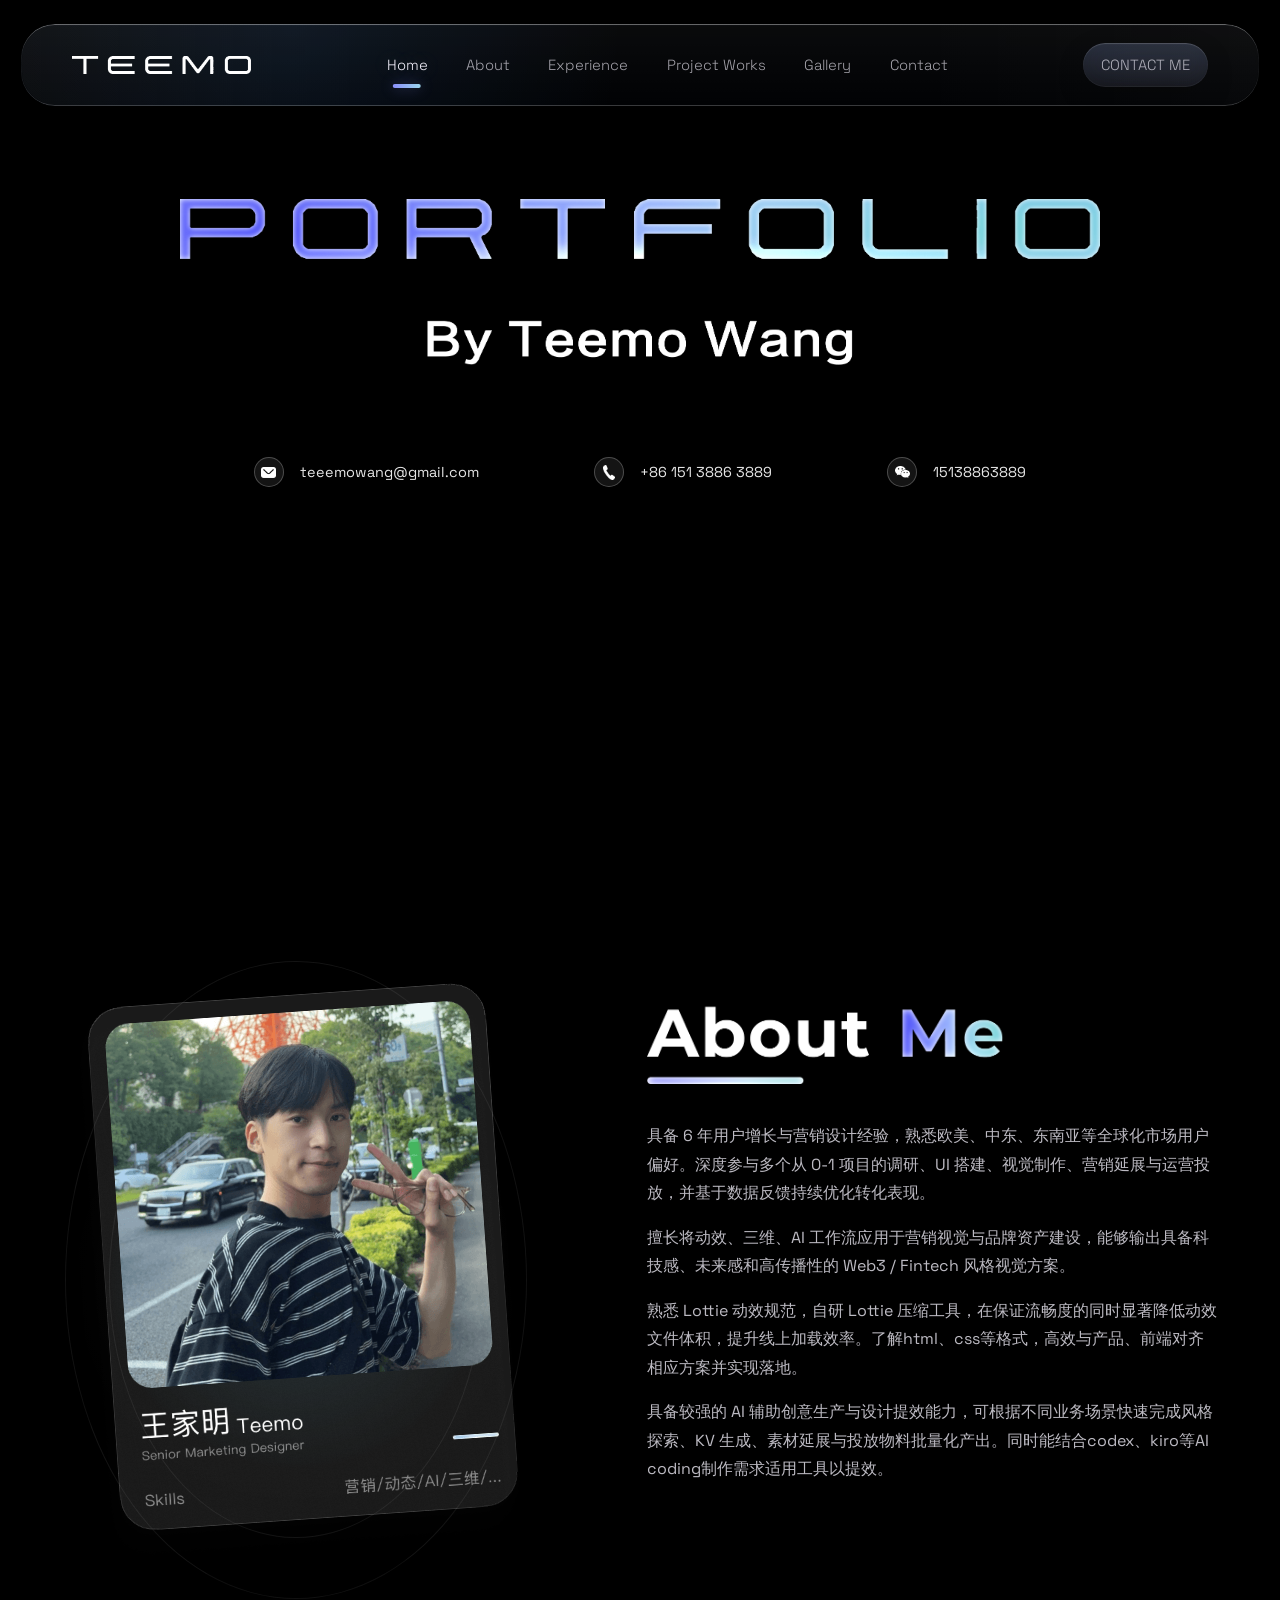
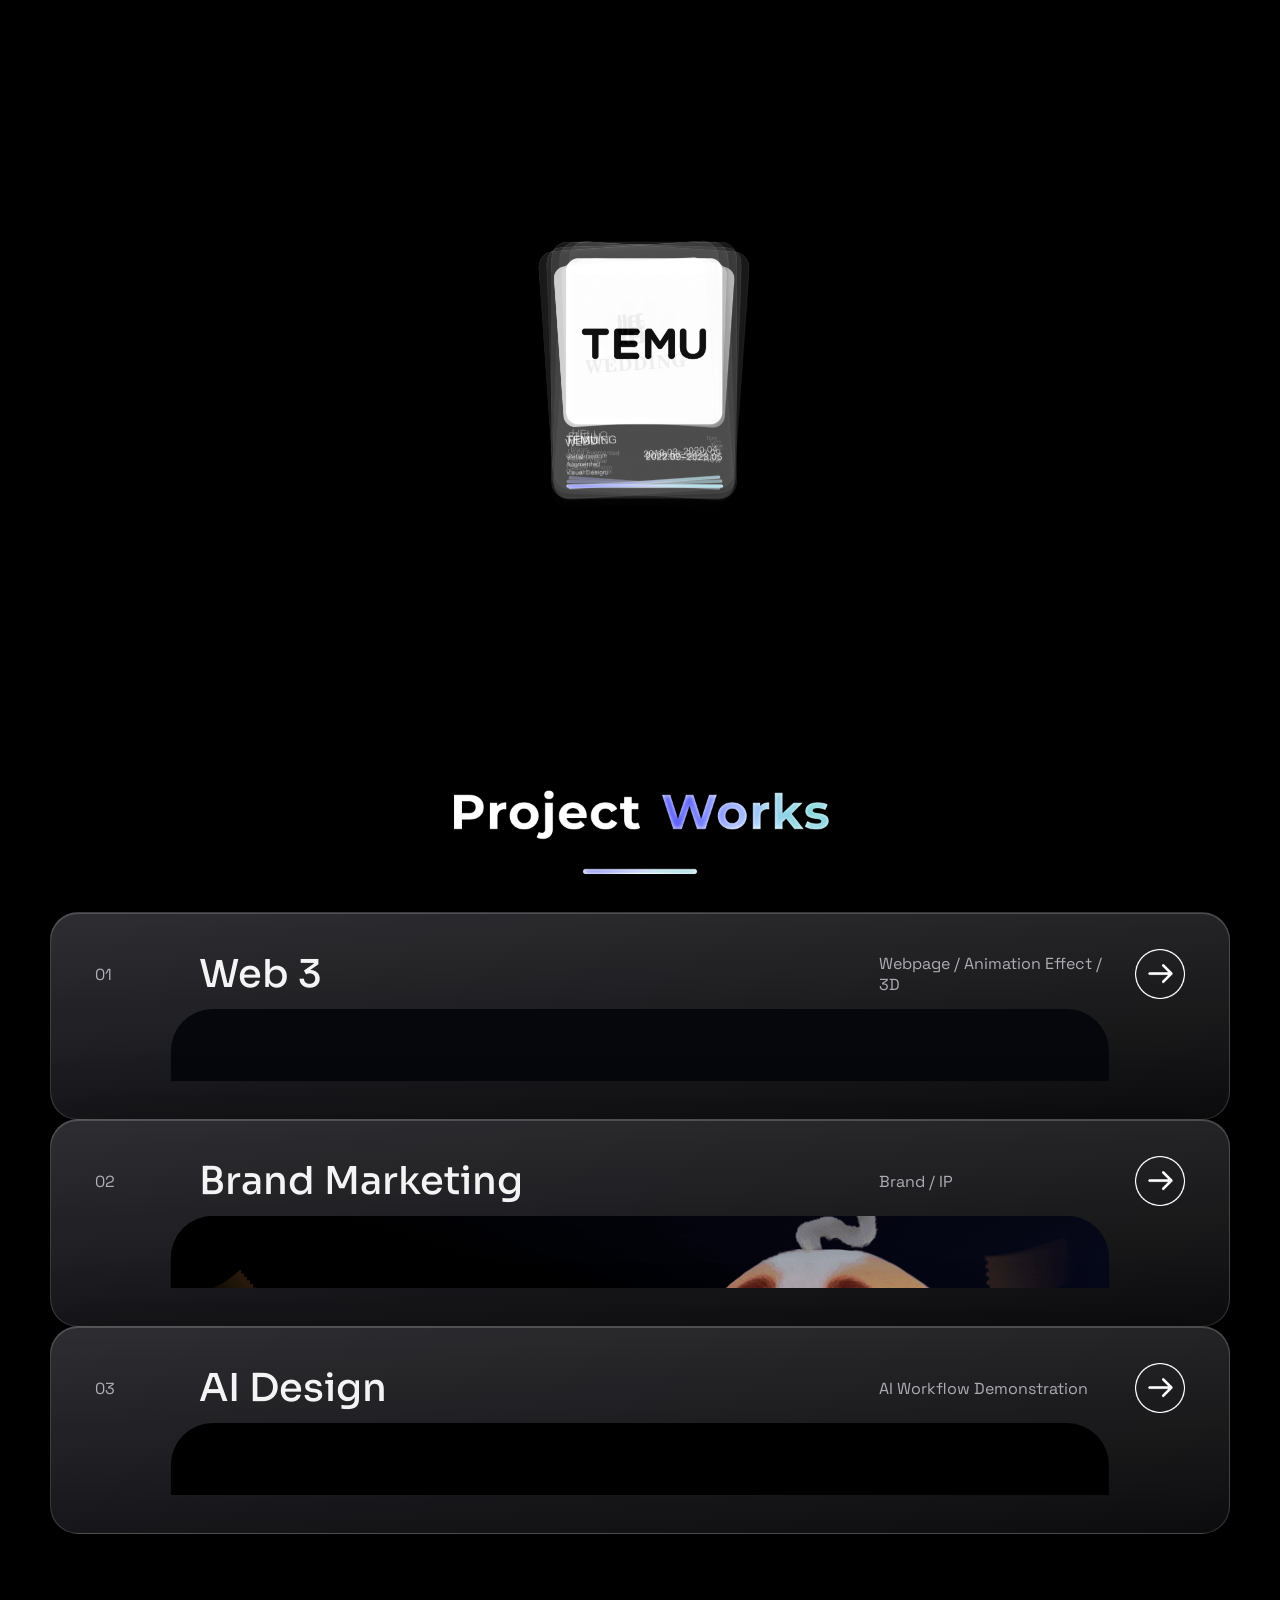
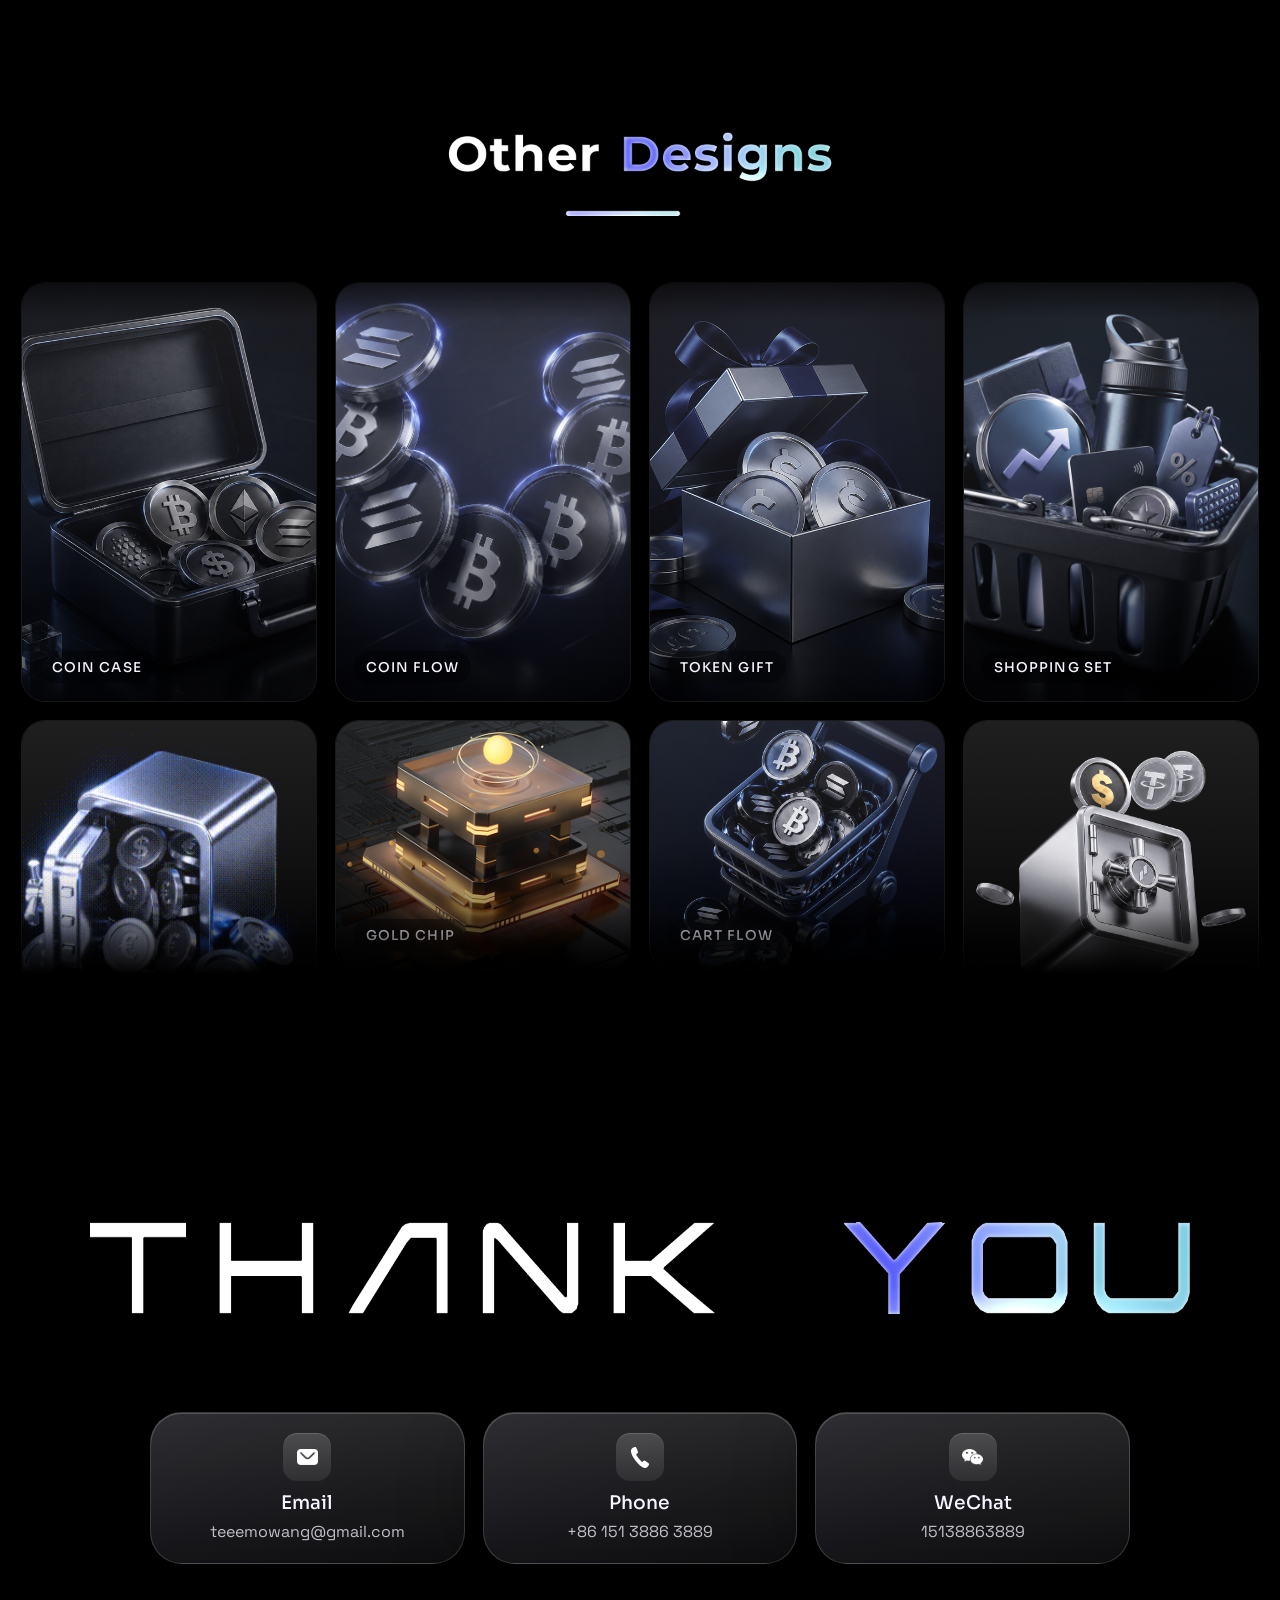
==== index.html @ d92f5d90 "Refine hero video background" ====
﻿<!DOCTYPE html>
<html lang="zh-CN">
  <head>
    <meta charset="UTF-8" />
    <meta name="viewport" content="width=device-width, initial-scale=1.0" />
    <title>Teemo Portfolio Demo</title>
    <meta
      name="description"
      content="Teemo Wang personal portfolio with selected projects, work experience and moving visual gallery."
    />
    <script>
      (() => {
        const params = new URLSearchParams(window.location.search);
        const hasReturnScroll = sessionStorage.getItem("teemo-detail-return-scroll") !== null;

        if (params.get("check") === "2" && hasReturnScroll) {
          document.documentElement.classList.add("is-restoring-detail-scroll");
          document.documentElement.style.scrollBehavior = "auto";
        }

        if ("scrollRestoration" in window.history) {
          window.history.scrollRestoration = "manual";
        }
      })();
    </script>
    <link rel="preconnect" href="https://fonts.googleapis.com" />
    <link rel="preconnect" href="https://fonts.gstatic.com" crossorigin />
    <link
      href="https://fonts.googleapis.com/css2?family=Space+Grotesk:wght@400;500;700&family=Sora:wght@400;600;700;800&display=swap"
      rel="stylesheet"
    />
    <link rel="stylesheet" href="./styles.css" />
  </head>
  <body>
    <div class="page-scanlight" aria-hidden="true">
      <span class="scanlight-beam scanlight-beam-a"></span>
      <span class="scanlight-beam scanlight-beam-b"></span>
    </div>
    <div class="ambient ambient-left"></div>
    <div class="ambient ambient-right"></div>
    <div class="ambient ambient-bottom"></div>

    <div class="page-shell">
      <header class="site-header">
        <a class="brand" href="#home" aria-label="Teemo home">
          <img src="./sucai/Logo.png" alt="TEEMO" />
        </a>
        <nav class="site-nav">
          <a href="#home">Home</a>
          <a href="#about">About</a>
          <a href="#experience">Experience</a>
          <a href="#work">Project Works</a>
          <a href="#gallery">Gallery</a>
          <a href="#contact">Contact</a>
        </nav>
        <a class="header-chip" href="#contact" data-wechat-trigger>CONTACT ME</a>
      </header>

      <main>
        <section class="hero reveal" id="home">
          <video class="hero-video is-active" autoplay muted playsinline preload="auto" aria-hidden="true" data-hero-loop-video>
            <source src="./sucai/hero-kv-bitcoin.mp4" type="video/mp4" />
          </video>
          <video class="hero-video" muted playsinline preload="auto" aria-hidden="true" data-hero-loop-video>
            <source src="./sucai/hero-kv-bitcoin.mp4" type="video/mp4" />
          </video>
          <div class="hero-mark">
            <p class="eyebrow">Portfolio 2026</p>
            <div class="hero-signature">
              <img class="hero-signature-image" src="./sucai/title.png" alt="Portfolio By Teemo Wang" />
            </div>
          </div>

          <div class="hero-copy">
            <p class="hero-kicker">UI / Visual / Growth Marketing Design</p>
            <h1>
              <span class="hero-title-main">Teemo</span>
              <span class="hero-title-sub">Visual Designer</span>
            </h1>
            <p class="hero-text">UI design, brand image, IP creation and launch visuals for growth-driven products.</p>
          </div>

          <div class="hero-contact glass-card">
            <div class="contact-pill">
              <span class="contact-icon" aria-hidden="true">
                <img src="./sucai/icon/E-mail.png" alt="" />
              </span>
              <strong>teeemowang@gmail.com</strong>
            </div>
            <div class="contact-pill">
              <span class="contact-icon" aria-hidden="true">
                <img src="./sucai/icon/tel.png" alt="" />
              </span>
              <strong>+86 151 3886 3889</strong>
            </div>
            <div class="contact-pill">
              <span class="contact-icon" aria-hidden="true">
                <img src="./sucai/icon/wechat.png" alt="" />
              </span>
              <strong>15138863889</strong>
            </div>
          </div>
        </section>

        <section class="about reveal" id="about">
          <div class="about-grid">
            <article class="about-photo-stage glass-card">
              <div class="photo-orbit photo-orbit-back"></div>
              <div class="photo-orbit photo-orbit-front"></div>
              <div class="profile-card profile-card-inline">
                <div class="profile-photo"></div>
              </div>
            </article>

            <article class="intro-card glass-card">
              <h3 class="about-title">
                <img class="about-title-image" src="./sucai/about me.png" alt="About Me" />
              </h3>
              <p>
                具备 6 年用户增长与营销设计经验，熟悉欧美、中东、东南亚等全球化市场用户偏好。深度参与多个从 0-1 项目的调研、UI 搭建、视觉制作、营销延展与运营投放，并基于数据反馈持续优化转化表现。
              </p>
              <p>
                擅长将动效、三维、AI 工作流应用于营销视觉与品牌资产建设，能够输出具备科技感、未来感和高传播性的 Web3 / Fintech 风格视觉方案。
              </p>
              <p>
                熟悉 Lottie 动效规范，自研 Lottie 压缩工具，在保证流畅度的同时显著降低动效文件体积，提升线上加载效率。了解html、css等格式，高效与产品、前端对齐相应方案并实现落地。
              </p>
              <p>
                具备较强的 AI 辅助创意生产与设计提效能力，可根据不同业务场景快速完成风格探索、KV 生成、素材延展与投放物料批量化产出。同时能结合codex、kiro等AI coding制作需求适用工具以提效。
              </p>
            </article>

          </div>
        </section>

        <section class="experience reveal" id="experience">
          <div class="experience-stage">
            <div class="experience-stack" aria-hidden="true">
              <article class="stack-card layer-a">
                <div class="stack-thumb"></div>
                <div class="stack-copy">
                  <strong>HELLO</strong>
                  <span>Visual Designer</span>
                </div>
                <div class="stack-meta">
                  <span>Timeline</span>
                  <strong>2025.11 - Now</strong>
                </div>
                <div class="stack-bars">
                  <i></i>
                  <i></i>
                </div>
              </article>
              <article class="stack-card layer-b">
                <div class="stack-thumb"></div>
                <div class="stack-copy">
                  <strong>WORK</strong>
                  <span>Brand / UI / Growth</span>
                </div>
                <div class="stack-meta">
                  <span>Status</span>
                  <strong>Expanded on View</strong>
                </div>
                <div class="stack-bars">
                  <i></i>
                  <i></i>
                </div>
              </article>
              <article class="stack-card layer-c">
                <div class="stack-thumb"></div>
                <div class="stack-copy">
                  <strong>CARDS</strong>
                  <span>Experience Preview</span>
                </div>
                <div class="stack-meta">
                  <span>Mode</span>
                  <strong>Floating Stack</strong>
                </div>
                <div class="stack-bars">
                  <i></i>
                  <i></i>
                </div>
              </article>
            </div>

            <div class="experience-grid">
              <article class="experience-card is-accent">
                <span class="experience-index">01</span>
                <h3>SHEIN</h3>
                <p>Campaign systems and launch visuals.</p>
              </article>
              <article class="experience-card">
                <span class="experience-index">02</span>
                <h3>Brand Studio</h3>
                <p>Identity, landing pages and visual packaging.</p>
              </article>
              <article class="experience-card">
                <span class="experience-index">03</span>
                <h3>Commercial Lab</h3>
                <p>Commercial content for conversion and retention.</p>
              </article>
              <article class="experience-card">
                <span class="experience-index">04</span>
                <h3>Visual System</h3>
                <p>Reusable campaign layouts and update systems.</p>
              </article>
              <article class="experience-card">
                <span class="experience-index">05</span>
                <h3>AI Design</h3>
                <p>Prompt-led concept exploration and image direction.</p>
              </article>
            </div>
          </div>
        </section>

        <section class="works reveal" id="work">
          <div class="section-headline section-headline-split section-headline-image">
            <div class="section-title">
              <p class="eyebrow">02 / Project Works</p>
              <h2>
                <img class="section-title-image" src="./sucai/project works.png" alt="Project Works" />
              </h2>
            </div>
          </div>

          <div class="work-list">
            <article class="work-item work-feature glass-card">
              <button class="work-row" type="button" aria-expanded="false">
                <span class="work-index">01</span>
                <span class="work-name">Web 3</span>
                <span class="work-type">Webpage / Animation Effect / 3D</span>
                <span class="work-arrow" aria-hidden="true"></span>
              </button>
              <div class="work-drawer">
                <div class="work-kv work-kv-carousel" data-kv-carousel aria-label="Web 3 key visual carousel">
                  <div class="work-kv-panel work-kv-panel-center work-kv-main work-kv-video" data-kv-panel data-detail-url="./work-detail.html?case=web3-kv1">
                    <video autoplay muted loop playsinline aria-label="Web 3 project key visual 1">
                      <source src="./sucai/video/KV1.mp4" type="video/mp4" />
                    </video>
                  </div>
                  <div class="work-kv-panel work-kv-panel-right work-kv-image" data-kv-panel data-detail-url="./work-detail.html?case=web3-kv2">
                    <img src="./sucai/video/KV2.png" alt="Web 3 project key visual 2" />
                  </div>
                  <div class="work-kv-panel work-kv-panel-left work-kv-image" data-kv-panel data-detail-url="./work-detail.html?case=web3-kv3">
                    <img src="./sucai/video/KV3.png" alt="Web 3 project key visual 3" />
                  </div>
                  <button class="work-kv-nav work-kv-prev" type="button" aria-label="Previous Web 3 key visual"></button>
                  <button class="work-kv-nav work-kv-next" type="button" aria-label="Next Web 3 key visual"></button>
                </div>
                <div class="work-detail">
                  <p>Built a Web3 launch page system with hero narrative, visual hierarchy, and modular sections for fast campaign iteration.</p>
                  <div class="work-tags">
                    <span>Landing Page</span>
                    <span>Product Visual</span>
                    <span>Growth Assets</span>
                  </div>
                </div>
              </div>
            </article>

            <article class="work-item work-feature glass-card">
              <button class="work-row" type="button" aria-expanded="false">
                <span class="work-index">02</span>
                <span class="work-name">Brand Marketing</span>
                <span class="work-type">Brand / IP</span>
                <span class="work-arrow" aria-hidden="true"></span>
              </button>
              <div class="work-drawer">
                <div class="work-kv work-kv-carousel" data-kv-carousel aria-label="Brand Marketing key visual carousel">
                  <div class="work-kv-panel work-kv-panel-center work-kv-main work-kv-image" data-kv-panel data-detail-url="./work-detail.html?case=brand-kv1">
                    <img src="./sucai/video/part2/KV1.png" alt="Brand Marketing key visual 1" />
                  </div>
                  <div class="work-kv-panel work-kv-panel-right work-kv-image" data-kv-panel data-detail-url="./work-detail.html?case=brand-kv2">
                    <img src="./sucai/video/part2/KV2.png" alt="Brand Marketing key visual 2" />
                  </div>
                  <button class="work-kv-nav work-kv-prev" type="button" aria-label="Previous Brand Marketing key visual"></button>
                  <button class="work-kv-nav work-kv-next" type="button" aria-label="Next Brand Marketing key visual"></button>
                </div>
                <div class="work-detail">
                  <p>Designed campaign pages and social visuals that translate brand tone into reusable commercial templates.</p>
                  <div class="work-tags">
                    <span>Brand System</span>
                    <span>Campaign Design</span>
                    <span>Social Visual</span>
                  </div>
                </div>
              </div>
            </article>

            <article class="work-item work-feature glass-card">
              <button class="work-row" type="button" aria-expanded="false">
                <span class="work-index">03</span>
                <span class="work-name">AI Design</span>
                <span class="work-type">AI Workflow Demonstration</span>
                <span class="work-arrow" aria-hidden="true"></span>
              </button>
              <div class="work-drawer">
                <div class="work-kv work-kv-carousel" data-kv-carousel aria-label="AI Design key visual carousel">
                  <div class="work-kv-panel work-kv-panel-center work-kv-main work-kv-video" data-kv-panel data-detail-url="./work-detail.html?case=ai-kv1">
                    <video autoplay muted loop playsinline preload="metadata" aria-label="AI Design key visual 1">
                      <source src="./sucai/video/Part3/KV1.mp4" type="video/mp4" />
                    </video>
                  </div>
                  <div class="work-kv-panel work-kv-panel-right work-kv-image" data-kv-panel data-detail-url="./work-detail.html?case=ai-kv2">
                    <img src="./sucai/video/Part3/KV2.png" alt="AI Design key visual 2" />
                  </div>
                  <div class="work-kv-panel work-kv-panel-left work-kv-image" data-kv-panel data-detail-url="./work-detail.html?case=ai-kv3">
                    <img src="./sucai/video/Part3/KV1.png" alt="AI Design key visual 3" />
                  </div>
                  <button class="work-kv-nav work-kv-prev" type="button" aria-label="Previous AI Design key visual"></button>
                  <button class="work-kv-nav work-kv-next" type="button" aria-label="Next AI Design key visual"></button>
                </div>
                <div class="work-detail">
                  <p>Explored AI-assisted concept design to speed up style exploration, mood validation and visual storytelling.</p>
                  <div class="work-tags">
                    <span>AI Concept</span>
                    <span>Prompt Design</span>
                    <span>Art Direction</span>
                  </div>
                </div>
              </div>
            </article>
          </div>
        </section>

        <section class="gallery reveal" id="gallery">
          <div class="section-headline section-headline-split section-headline-image">
            <div class="section-title">
              <p class="eyebrow">03 / Visual Exploration</p>
              <h2>
                <img class="section-title-image" src="./sucai/other Desings.png" alt="Other Designs" />
              </h2>
            </div>
          </div>

          <div class="gallery-mask">
            <div class="gallery-scrollboard">
              <div class="gallery-column gallery-column-a">
                <div class="gallery-stack">
                  <article class="masonry-card tall"><img src="./sucai/other/1ff8bd80-666b-4111-ab0a-14b9003dc02c.png" alt="Open metallic case filled with dark coins" /><span>COIN CASE</span></article>
                  <article class="masonry-card square"><img src="./sucai/other/2.gif" alt="Animated cube surrounded by blue crypto coins" /><span>BLUE CUBE</span></article>
                  <article class="masonry-card mid"><img src="./sucai/other/奖牌.png" alt="Silver trophy cup and coins on a glowing pedestal" /><span>MEDAL STAGE</span></article>
                </div>
                <div class="gallery-stack" aria-hidden="true">
                  <article class="masonry-card tall"><img src="./sucai/other/1ff8bd80-666b-4111-ab0a-14b9003dc02c.png" alt="" /><span>COIN CASE</span></article>
                  <article class="masonry-card square"><img src="./sucai/other/2.gif" alt="" /><span>BLUE CUBE</span></article>
                  <article class="masonry-card mid"><img src="./sucai/other/奖牌.png" alt="" /><span>MEDAL STAGE</span></article>
                </div>
              </div>

              <div class="gallery-column gallery-column-b">
                <div class="gallery-stack">
                  <article class="masonry-card tall"><img src="./sucai/other/image 3252.png" alt="Bitcoin and Solana coins flowing through a dark composition" /><span>COIN FLOW</span></article>
                  <article class="masonry-card mid"><img src="./sucai/other/3.png" alt="Gold chip glowing above stacked technology platforms" /><span>GOLD CHIP</span></article>
                  <article class="masonry-card tall"><img src="./sucai/other/青蛙改弹小提琴 (1) (1).png" alt="Over the Garden Wall style band scene with frogs and children" /><span>GARDEN WALL</span></article>
                </div>
                <div class="gallery-stack" aria-hidden="true">
                  <article class="masonry-card tall"><img src="./sucai/other/image 3252.png" alt="" /><span>COIN FLOW</span></article>
                  <article class="masonry-card mid"><img src="./sucai/other/3.png" alt="" /><span>GOLD CHIP</span></article>
                  <article class="masonry-card tall"><img src="./sucai/other/青蛙改弹小提琴 (1) (1).png" alt="" /><span>GARDEN WALL</span></article>
                </div>
              </div>

              <div class="gallery-column gallery-column-c">
                <div class="gallery-stack">
                  <article class="masonry-card tall"><img src="./sucai/other/image 3259.png" alt="Metal gift box filled with silver coins" /><span>TOKEN GIFT</span></article>
                  <article class="masonry-card mid"><img src="./sucai/other/购物车.png" alt="Shopping cart filled with dark crypto coins" /><span>CART FLOW</span></article>
                </div>
                <div class="gallery-stack" aria-hidden="true">
                  <article class="masonry-card tall"><img src="./sucai/other/image 3259.png" alt="" /><span>TOKEN GIFT</span></article>
                  <article class="masonry-card mid"><img src="./sucai/other/购物车.png" alt="" /><span>CART FLOW</span></article>
                </div>
              </div>

              <div class="gallery-column gallery-column-d">
                <div class="gallery-stack">
                  <article class="masonry-card tall"><img src="./sucai/other/shopping.png" alt="Shopping basket packed with metallic gift boxes and coins" /><span>SHOPPING SET</span></article>
                  <article class="masonry-card square"><img src="./sucai/other/保险箱视角4-仰视 (1).png" alt="Floating metallic safe surrounded by coins" /><span>VAULT SAFE</span></article>
                </div>
                <div class="gallery-stack" aria-hidden="true">
                  <article class="masonry-card tall"><img src="./sucai/other/shopping.png" alt="" /><span>SHOPPING SET</span></article>
                  <article class="masonry-card square"><img src="./sucai/other/保险箱视角4-仰视 (1).png" alt="" /><span>VAULT SAFE</span></article>
                </div>
              </div>
            </div>
          </div>
        </section>

        <section class="contact reveal" id="contact">
          <div class="contact-top">
            <p class="eyebrow">04 / Thank You</p>
            <h2 class="thank-title">
              <img class="thank-title-image" src="./sucai/Thank you.png" alt="Thank You" />
            </h2>
          </div>

          <div class="contact-grid">
            <article class="contact-tile glass-card">
              <span class="tile-icon" aria-hidden="true">
                <img src="./sucai/icon/E-mail.png" alt="" />
              </span>
              <h3>Email</h3>
              <p>teeemowang@gmail.com</p>
            </article>
            <article class="contact-tile glass-card">
              <span class="tile-icon" aria-hidden="true">
                <img src="./sucai/icon/tel.png" alt="" />
              </span>
              <h3>Phone</h3>
              <p>+86 151 3886 3889</p>
            </article>
            <article class="contact-tile glass-card" data-wechat-trigger>
              <span class="tile-icon" aria-hidden="true">
                <img src="./sucai/icon/wechat.png" alt="" />
              </span>
              <h3>WeChat</h3>
              <p>15138863889</p>
            </article>
          </div>
        </section>
      </main>
    </div>

    <script src="./script.js"></script>
  </body>
</html>
---- styles.css ----
﻿:root {
  --bg: #000;
  --surface: rgba(26, 26, 34, 0.28);
  --surface-strong: rgba(18, 18, 24, 0.46);
  --line: rgba(255, 255, 255, 0.16);
  --line-soft: rgba(255, 255, 255, 0.08);
  --text: #f7f4ff;
  --muted: rgba(247, 244, 255, 0.66);
  --accent: #d671ff;
  --accent-2: #48ceff;
  --accent-3: #ff8b4d;
  --shadow: 0 24px 80px rgba(0, 0, 0, 0.42);
  --glass-fill:
    linear-gradient(180deg, rgba(255, 255, 255, 0.12), rgba(255, 255, 255, 0.03)),
    linear-gradient(135deg, rgba(84, 84, 110, 0.2), rgba(16, 16, 22, 0.28));
  --glass-fill-strong:
    linear-gradient(180deg, rgba(255, 255, 255, 0.16), rgba(255, 255, 255, 0.04)),
    linear-gradient(135deg, rgba(96, 96, 128, 0.24), rgba(14, 14, 18, 0.34));
  --glass-highlight: inset 0 1px 0 rgba(255, 255, 255, 0.18);
}

* {
  box-sizing: border-box;
}

html {
  scroll-behavior: smooth;
}

html.is-restoring-detail-scroll {
  scroll-behavior: auto;
}

html.is-restoring-detail-scroll body {
  opacity: 0;
}

body {
  margin: 0;
  min-height: 100vh;
  overflow-x: hidden;
  font-family: "Space Grotesk", sans-serif;
  color: var(--text);
  background: #000;
}

body::before {
  display: none;
  content: none;
}

a {
  color: inherit;
  text-decoration: none;
}

button {
  font: inherit;
}

.ambient {
  display: none;
}

.page-scanlight {
  position: fixed;
  inset: 0;
  z-index: 2;
  overflow: hidden;
  pointer-events: none;
  mix-blend-mode: screen;
  opacity: 0.42;
  animation: scanlightLayerBreath 6.8s ease-in-out infinite;
  -webkit-mask-image: linear-gradient(180deg, #000 0%, #000 46%, rgba(0, 0, 0, 0.52) 72%, transparent 100%);
  mask-image: linear-gradient(180deg, #000 0%, #000 46%, rgba(0, 0, 0, 0.52) 72%, transparent 100%);
}

.page-scanlight::before,
.page-scanlight::after {
  display: none;
  content: none;
}

.scanlight-beam {
  position: absolute;
  top: 50%;
  left: 0;
  width: clamp(112px, 7.5vw, 160px);
  min-width: 0;
  height: 148vh;
  background:
    radial-gradient(ellipse at 50% 8%, rgba(105, 255, 215, 0.38), transparent 32%),
    radial-gradient(ellipse at 52% 42%, rgba(92, 150, 255, 0.44), transparent 38%),
    radial-gradient(ellipse at 48% 76%, rgba(99, 69, 247, 0.36), transparent 42%),
    linear-gradient(
      180deg,
      rgba(112, 255, 211, 0.03) 0%,
      rgba(72, 206, 255, 0.32) 26%,
      rgba(96, 136, 255, 0.42) 52%,
      rgba(99, 69, 247, 0.34) 78%,
      rgba(37, 67, 255, 0.02) 100%
    );
  background-size: 180% 180%;
  filter: blur(34px) saturate(1.14) brightness(1.04);
  box-shadow: 0 0 90px rgba(72, 206, 255, 0.14), 0 0 130px rgba(99, 69, 247, 0.12);
  opacity: 0.15;
  transform: translate(-45vw, -50%) rotate(15deg);
  animation:
    scanlightBeam 22s linear -7s infinite,
    scanlightPulse 5.4s ease-in-out infinite alternate;
  will-change: transform, opacity;
}

.scanlight-beam::before {
  position: absolute;
  inset: 0;
  background:
    linear-gradient(
      180deg,
      transparent 0%,
      rgba(255, 255, 255, 0.2) 18%,
      rgba(72, 206, 255, 0.42) 28%,
      rgba(99, 69, 247, 0.48) 42%,
      rgba(112, 255, 211, 0.34) 56%,
      transparent 74%,
      transparent 100%
    ),
    radial-gradient(ellipse at 50% 18%, rgba(255, 255, 255, 0.14), transparent 34%),
    linear-gradient(
      180deg,
      rgba(112, 255, 211, 0.14) 0%,
      rgba(72, 206, 255, 0.3) 34%,
      rgba(99, 69, 247, 0.34) 72%,
      rgba(37, 67, 255, 0.04) 100%
    );
  background-size: 100% 260%, 180% 220%, 180% 220%;
  background-position: 0 130%, 0% 18%, 0% 18%;
  content: "";
  mix-blend-mode: screen;
  opacity: 0.26;
  filter: blur(8px);
  animation:
    scanlightInnerRun 3.6s linear infinite,
    scanlightGradientFlow 5.6s ease-in-out infinite alternate;
}

.scanlight-beam-b {
  display: block;
  width: clamp(112px, 7.5vw, 160px);
  height: 148vh;
  animation-delay: -14s, -1.8s;
  opacity: 0.11;
}

.scanlight-beam-b::before {
  animation-delay: -1.8s, -3.2s;
  opacity: 0.2;
}

.ambient-left {
  top: -10vh;
  left: -8vw;
  background: linear-gradient(180deg, rgba(222, 210, 51, 0.42), rgba(222, 210, 51, 0) 82%);
  transform: rotate(16deg);
}

.ambient-right {
  top: -4vh;
  right: -6vw;
  background: linear-gradient(180deg, rgba(43, 212, 255, 0.54), rgba(43, 212, 255, 0) 84%);
  transform: rotate(12deg);
}

.ambient-bottom {
  top: 18vh;
  left: 26vw;
  background: linear-gradient(180deg, rgba(210, 93, 255, 0.38), rgba(255, 104, 54, 0) 86%);
  transform: rotate(10deg);
}

.page-shell {
  position: relative;
  z-index: 1;
  width: min(1440px, calc(100% - 42px));
  margin: 0 auto;
  padding: 0 0 110px;
}

.site-header {
  position: fixed;
  top: 24px;
  left: 50%;
  right: auto;
  z-index: 100;
  display: grid;
  grid-template-columns: auto 1fr auto;
  align-items: center;
  gap: 30px;
  margin: 0;
  width: calc(100% - 42px);
  min-height: 82px;
  padding: 0 clamp(28px, 4vw, 70px);
  border: 0;
  border-radius: 34px;
  background:
    radial-gradient(circle at 22% 0%, rgba(75, 156, 255, 0.11), transparent 34%),
    linear-gradient(180deg, rgba(255, 255, 255, 0.045), rgba(255, 255, 255, 0.008)),
    rgba(2, 4, 10, 0.38);
  background-blend-mode: screen, luminosity, normal;
  backdrop-filter: blur(48px) saturate(138%);
  -webkit-backdrop-filter: blur(48px) saturate(138%);
  box-shadow:
    0 24px 80px rgba(0, 0, 0, 0.32),
    inset 0 1px 1px rgba(255, 255, 255, 0.16),
    inset 0 -1px 1px rgba(255, 255, 255, 0.06);
  transform: translateX(-50%);
  overflow: hidden;
  isolation: isolate;
}

.site-header::before {
  content: "";
  position: absolute;
  inset: 0;
  z-index: 1;
  border-radius: inherit;
  padding: 1.4px;
  background: linear-gradient(
    180deg,
    rgba(255, 255, 255, 0.28) 0%,
    rgba(255, 255, 255, 0.09) 22%,
    rgba(255, 255, 255, 0.02) 48%,
    rgba(255, 255, 255, 0.08) 78%,
    rgba(255, 255, 255, 0.18) 100%
  );
  -webkit-mask:
    linear-gradient(#fff 0 0) content-box,
    linear-gradient(#fff 0 0);
  -webkit-mask-composite: xor;
  mask-composite: exclude;
  pointer-events: none;
}

.site-header::after {
  content: "";
  position: absolute;
  inset: 1px;
  z-index: 0;
  border-radius: inherit;
  background:
    linear-gradient(90deg, rgba(255, 255, 255, 0.035), transparent 28%, transparent 72%, rgba(255, 255, 255, 0.025)),
    rgba(0, 0, 0, 0.08);
  pointer-events: none;
}

.brand,
.site-nav,
.header-chip {
  position: relative;
  z-index: 2;
}

.brand {
  display: inline-flex;
  align-items: center;
}

.brand img {
  display: block;
  width: clamp(150px, 14vw, 230px);
  height: auto;
  filter: brightness(0) invert(1);
}

.site-nav {
  --nav-indicator-x: 0px;
  --nav-indicator-width: 34px;
  position: relative;
  display: flex;
  align-items: center;
  justify-content: center;
  gap: clamp(24px, 3vw, 54px);
}

.site-nav::after {
  position: absolute;
  bottom: -14px;
  left: 0;
  width: var(--nav-indicator-width);
  height: 4px;
  border-radius: 999px;
  background: linear-gradient(90deg, #8b8ffb 0%, #9ad5eb 100%);
  box-shadow: 0 0 14px rgba(139, 143, 251, 0.36);
  content: "";
  transform: translateX(var(--nav-indicator-x));
  transition:
    width 0.36s cubic-bezier(0.22, 1, 0.36, 1),
    transform 0.46s cubic-bezier(0.22, 1, 0.36, 1);
}

.site-nav a,
.header-chip {
  color: var(--muted);
  font-size: 0.92rem;
  font-weight: 300;
}

.site-nav a:hover,
.site-nav a.is-active,
.header-chip:hover {
  color: var(--text);
}

.site-nav a {
  position: relative;
  transition: color 0.24s ease;
}

.site-nav a::before {
  position: absolute;
  top: -24px;
  right: -10px;
  bottom: -18px;
  left: -10px;
  content: "";
}

.site-nav a.is-active {
  text-shadow: 0 0 18px rgba(154, 213, 235, 0.28);
}

.header-chip {
  display: inline-flex;
  align-items: center;
  min-height: 44px;
  padding: 0 18px;
  border: 0;
  border-radius: 999px;
  background:
    linear-gradient(180deg, rgba(148, 177, 255, 0.16), rgba(102, 110, 164, 0.07)),
    rgba(255, 255, 255, 0.035);
  box-shadow:
    inset 0 1px 1px rgba(255, 255, 255, 0.18),
    inset 0 -1px 1px rgba(255, 255, 255, 0.06),
    0 10px 28px rgba(0, 0, 0, 0.18);
  backdrop-filter: blur(14px) saturate(130%);
  -webkit-backdrop-filter: blur(14px) saturate(130%);
}

.hero,
.about,
.experience,
.works,
.gallery,
.contact {
  opacity: 0;
  transform: translateY(28px);
  transition: opacity 0.8s ease, transform 0.8s ease;
}

.reveal.is-visible {
  opacity: 1;
  transform: translateY(0);
}

.hero {
  position: relative;
  isolation: isolate;
  display: flex;
  flex-direction: column;
  justify-content: center;
  gap: 82px;
  min-height: 100vh;
  padding: 128px 0 92px;
  --hero-content-lift: -120px;
}

.hero::before {
  position: absolute;
  top: -28px;
  bottom: 0;
  left: 50%;
  z-index: -1;
  width: 100vw;
  background: #000;
  content: "";
  transform: translateX(-50%);
}

.hero-video {
  position: absolute;
  top: -28px;
  bottom: 0;
  left: 50%;
  z-index: -1;
  width: 100vw;
  height: calc(100% + 28px);
  object-fit: cover;
  object-position: center;
  opacity: 0;
  transform: translateX(-50%);
  transition: opacity 360ms linear;
  will-change: opacity;
}

.hero-video.is-active {
  opacity: 1;
}

.hero::after {
  position: absolute;
  top: -28px;
  bottom: -1px;
  left: 50%;
  z-index: -1;
  width: 100vw;
  background:
    linear-gradient(180deg, rgba(0, 0, 0, 0.08) 0%, rgba(0, 0, 0, 0.14) 54%, rgba(0, 0, 0, 0.62) 88%, #000 100%),
    linear-gradient(90deg, rgba(0, 0, 0, 0.2) 0%, transparent 24%, transparent 72%, rgba(0, 0, 0, 0.22) 100%);
  content: "";
  pointer-events: none;
  transform: translateX(-50%);
}

.hero-mark,
.hero-copy {
  position: relative;
  z-index: 3;
  width: 100%;
  max-width: 920px;
  margin: 0 auto;
  text-align: center;
}

.hero-mark {
  transform: translateY(calc(var(--hero-content-lift) - 10px));
}

.eyebrow {
  display: none;
  margin: 0 0 14px;
  color: #d699ff;
  font-size: 0.84rem;
  font-weight: 500;
  letter-spacing: 0.16em;
  text-transform: uppercase;
}

.hero-signature {
  display: grid;
  justify-items: center;
  width: 100%;
}

.hero-title-main,
.hero-title-sub,
.section-title h2,
.contact-top h2 {
  font-family: "Sora", sans-serif;
}

.hero-signature-image {
  display: block;
  width: min(74vw, 1180px);
  max-width: 100%;
  height: auto;
}

.hero-copy {
  display: none;
}

.hero-kicker {
  margin: 0 0 18px;
  color: rgba(255, 255, 255, 0.44);
  font-size: 0.92rem;
  letter-spacing: 0.16em;
  text-transform: uppercase;
}

.hero h1,
.section-title h2,
.contact-top h2 {
  margin: 0;
  line-height: 0.94;
  letter-spacing: -0.04em;
}

.hero h1 {
  display: grid;
  gap: 14px;
}

.hero-title-main {
  font-size: clamp(3.8rem, 8.5vw, 6.2rem);
  font-weight: 700;
  color: rgba(255, 255, 255, 0.96);
}

.hero-title-sub {
  font-size: clamp(1.32rem, 2.5vw, 2.1rem);
  font-weight: 400;
  letter-spacing: -0.03em;
  color: rgba(255, 255, 255, 0.9);
}

.hero-text,
.section-note,
.intro-card p,
.project-copy p,
.contact-top p,
.contact-tile p,
.experience-card p {
  color: rgba(247, 244, 255, 0.76);
  line-height: 1.78;
}

.hero-text {
  max-width: 36rem;
  margin: 24px auto 0;
  font-size: 0.9rem;
  line-height: 1.7;
}

.glass-card {
  border: 1px solid var(--line);
  background: var(--glass-fill);
  box-shadow: var(--shadow), var(--glass-highlight);
  backdrop-filter: blur(28px) saturate(130%);
  -webkit-backdrop-filter: blur(28px) saturate(130%);
}

.hero-contact {
  position: relative;
  z-index: 3;
  display: flex;
  justify-content: center;
  align-items: center;
  gap: clamp(44px, 9vw, 150px);
  max-width: 980px;
  margin: 0 auto;
  padding: 0;
  border: 0;
  border-radius: 0;
  background: transparent;
  box-shadow: none;
  backdrop-filter: none;
  -webkit-backdrop-filter: none;
  transform: translateY(var(--hero-content-lift));
}

.contact-pill {
  display: flex;
  align-items: center;
  gap: 16px;
  min-width: 0;
  padding: 0;
  border: 0;
  border-radius: 0;
  background: transparent;
  backdrop-filter: none;
  -webkit-backdrop-filter: none;
  box-shadow: none;
}

.contact-pill span {
  display: grid;
  place-items: center;
  width: 30px;
  height: 30px;
  border: 1px solid rgba(255, 255, 255, 0.24);
  border-radius: 999px;
  background: rgba(255, 255, 255, 0.08);
  color: rgba(255, 255, 255, 0.94);
  font-size: 0.78rem;
  letter-spacing: 0;
  text-transform: none;
}

.contact-pill span img {
  display: block;
  width: 15px;
  height: 15px;
  filter: brightness(0) invert(1);
  object-fit: contain;
}

.contact-pill strong {
  color: rgba(255, 255, 255, 0.9);
  font-size: clamp(0.9rem, 1.1vw, 1.05rem);
  font-weight: 400;
  white-space: nowrap;
}

.about,
.experience,
.works,
.gallery,
.contact {
  margin-top: 128px;
}

.about {
  margin-top: 0;
}

.experience {
  margin-top: 4px;
}

.works {
  padding-top: clamp(92px, 10vh, 150px);
}

.gallery {
  margin-top: clamp(190px, 18vh, 260px);
}

.experience-chip {
  display: flex;
  justify-content: center;
  margin: 34px 0 46px;
}

.experience-chip img {
  display: block;
  width: 258px;
  max-width: 80vw;
  height: auto;
  object-fit: contain;
}

.section-headline {
  display: flex;
  flex-direction: column;
  gap: 22px;
  margin-bottom: 38px;
}

.section-headline-split {
  display: grid;
  grid-template-columns: minmax(0, 1.2fr) minmax(280px, 0.8fr);
  align-items: end;
}

.section-headline-image {
  display: flex;
  align-items: center;
  justify-content: center;
  text-align: center;
}

.section-headline-image .section-title {
  display: grid;
  justify-items: center;
  width: 100%;
}

.section-headline-image h2 {
  display: grid;
  justify-items: center;
  width: 100%;
}

.section-title-image {
  display: block;
  width: auto;
  max-width: 100%;
  height: 92px;
}

.section-title h2,
.contact-top h2 {
  font-size: clamp(2.35rem, 4.2vw, 4rem);
  font-weight: 500;
  letter-spacing: -0.05em;
}

.section-note {
  margin: 0;
  max-width: 25rem;
  justify-self: end;
  font-size: 0.9rem;
  line-height: 1.7;
}

.about-grid {
  display: grid;
  grid-template-columns: minmax(320px, 0.84fr) minmax(0, 1fr);
  gap: 34px;
  align-items: center;
}

.about-photo-stage,
.intro-card,
.experience-stage,
.contact-tile,
.project-panel,
.contact-card {
  border-radius: 32px;
}

.about-photo-stage {
  position: relative;
  display: flex;
  align-items: center;
  justify-content: center;
  min-height: 760px;
  overflow: hidden;
  isolation: isolate;
  border: 0;
  background: transparent;
  box-shadow: none;
  backdrop-filter: none;
  -webkit-backdrop-filter: none;
}

.photo-orbit {
  position: absolute;
  border: 1px solid rgba(255, 255, 255, 0.08);
  border-radius: 50%;
  pointer-events: none;
  transition: transform 0.55s ease, opacity 0.55s ease;
}

.photo-orbit-back {
  width: 84%;
  height: 84%;
  background: radial-gradient(circle at 50% 50%, rgba(255, 255, 255, 0.05), transparent 58%);
  animation: slowFloat 6.8s ease-in-out infinite;
}

.photo-orbit-front {
  width: 68%;
  height: 68%;
  background: radial-gradient(circle at 50% 50%, rgba(72, 206, 255, 0.12), transparent 62%);
  animation: slowFloat 5.8s ease-in-out infinite reverse;
}

.about-photo-stage:hover .photo-orbit-back {
  transform: scale(1.08);
  opacity: 0.9;
}

.about-photo-stage:hover .photo-orbit-front {
  transform: scale(1.14);
  opacity: 0.9;
}

.profile-card {
  position: absolute;
  left: 50%;
  bottom: 0;
  display: grid;
  gap: 18px;
  width: min(320px, 74%);
  padding: 22px;
  border-radius: 32px;
  transform: translateX(-68%) rotate(-5deg);
}

.profile-card-inline {
  position: relative;
  left: auto;
  bottom: auto;
  width: min(520px, 78%);
  margin: 0 auto;
  padding: 0;
  transform: rotate(-4deg);
  animation: slowFloat 5.6s ease-in-out infinite;
  transition: transform 0.55s ease;
}

.about-photo-stage:hover .profile-card-inline {
  transform: rotate(-2deg) scale(1.04);
}

.profile-photo {
  aspect-ratio: 550 / 736;
  height: auto;
  border-radius: 26px;
  background: url("./sucai/personal.png") center / contain no-repeat;
  transition: transform 0.55s ease, filter 0.55s ease, box-shadow 0.55s ease;
  box-shadow: 0 26px 70px rgba(0, 0, 0, 0.38);
}

.about-photo-stage:hover .profile-photo {
  transform: scale(1.035);
  filter: saturate(1.05);
  box-shadow: 0 36px 110px rgba(0, 0, 0, 0.5);
}

.profile-copy {
  display: flex;
  justify-content: space-between;
  gap: 16px;
  align-items: end;
}

.profile-name,
.profile-role {
  margin: 0;
}

.profile-name {
  font-size: 1.16rem;
  font-weight: 500;
}

.profile-role {
  color: #77f0b5;
  font-size: 0.88rem;
}

.intro-card {
  position: relative;
  top: -30px;
  padding: 42px;
  border: 0;
  background: transparent;
  box-shadow: none;
  backdrop-filter: none;
  -webkit-backdrop-filter: none;
}

.intro-badge,
.project-kicker {
  display: inline-flex;
  align-items: center;
  min-height: 34px;
  padding: 0 14px;
  border-radius: 999px;
  background: rgba(214, 113, 255, 0.12);
  color: #efc9ff;
  font-size: 0.82rem;
  font-weight: 500;
  letter-spacing: 0.08em;
  text-transform: uppercase;
}

.intro-card h3,
.project-copy h3,
.contact-tile h3,
.experience-card h3 {
  margin: 14px 0 12px;
  font-family: "Sora", sans-serif;
  font-weight: 500;
}

.intro-card h3 {
  font-size: clamp(1.9rem, 3vw, 3rem);
  line-height: 0.98;
  letter-spacing: -0.05em;
}

.about-title {
  display: block;
  margin-bottom: 28px;
  transform: translateY(-22px);
}

.about-title-image {
  display: block;
  width: auto;
  max-width: 100%;
  height: 92px;
}

.intro-card h3 span,
.contact-top h2 span {
  background: linear-gradient(90deg, #ff85b2, #c16eff 56%, #4cd4ff);
  -webkit-background-clip: text;
  background-clip: text;
  color: transparent;
}

.contact-card {
  display: flex;
  flex-direction: column;
  gap: 18px;
  margin-top: 28px;
  padding: 0;
}

.contact-row {
  display: flex;
  align-items: center;
  justify-content: space-between;
  gap: 16px;
  padding-bottom: 14px;
  border-bottom: 1px solid rgba(255, 255, 255, 0.08);
}

.contact-row span {
  color: var(--muted);
}

.tag-row {
  display: flex;
  flex-wrap: wrap;
  gap: 10px;
  margin-top: 22px;
}

.tag-row span {
  padding: 10px 14px;
  border: 1px solid rgba(255, 255, 255, 0.08);
  border-radius: 999px;
  background: rgba(255, 255, 255, 0.04);
  color: rgba(255, 255, 255, 0.82);
  font-size: 0.88rem;
}

.about-stats {
  display: grid;
  grid-template-columns: repeat(3, minmax(0, 1fr));
  gap: 18px;
  margin-top: 30px;
}

.about-stats article {
  padding: 18px 14px;
  border: 1px solid rgba(255, 255, 255, 0.08);
  border-radius: 20px;
  background: rgba(255, 255, 255, 0.03);
}

.about-stats strong {
  display: block;
  margin-bottom: 8px;
  font-size: 1.58rem;
  font-weight: 500;
}

.about-stats span {
  color: var(--muted);
  font-size: 0.84rem;
}

.experience-stage {
  position: relative;
  margin-top: -22px;
  padding: 0;
  overflow: visible;
  min-height: clamp(430px, 43vw, 520px);
  background: transparent;
  border: 0;
  box-shadow: none;
  backdrop-filter: none;
  -webkit-backdrop-filter: none;
}

.experience-stack {
  display: none;
}

.stack-card {
  position: absolute;
  width: min(36vw, 470px);
  aspect-ratio: 0.9;
  padding: 28px 28px 24px;
  border-radius: 38px;
  background:
    linear-gradient(180deg, rgba(8, 8, 10, 0.04), rgba(8, 8, 10, 0.18)),
    url("./company-page-1.png") center / cover no-repeat;
  border: 1px solid rgba(255, 255, 255, 0.16);
  backdrop-filter: blur(26px) saturate(136%);
  -webkit-backdrop-filter: blur(26px) saturate(136%);
  box-shadow:
    0 28px 80px rgba(0, 0, 0, 0.34),
    inset 0 1px 0 rgba(255, 255, 255, 0.18),
    inset 0 -24px 60px rgba(255, 255, 255, 0.06);
}

.stack-thumb {
  display: none;
}

.stack-copy,
.stack-meta {
  position: absolute;
  left: 28px;
  right: 28px;
  display: flex;
  justify-content: space-between;
  align-items: end;
}

.stack-copy {
  bottom: 76px;
  align-items: start;
  flex-direction: column;
  gap: 6px;
}

.stack-copy strong,
.stack-meta strong {
  font-family: "Sora", sans-serif;
  font-weight: 500;
}

.stack-copy strong {
  font-size: 1.25rem;
  letter-spacing: -0.04em;
}

.stack-copy span,
.stack-meta span {
  color: rgba(255, 255, 255, 0.62);
  font-size: 0.8rem;
}

.stack-meta {
  bottom: 78px;
  left: auto;
  width: 42%;
  text-align: right;
  align-items: end;
  flex-direction: column;
  gap: 6px;
}

.stack-meta strong {
  font-size: 0.92rem;
}

.stack-bars {
  position: absolute;
  right: 28px;
  bottom: 24px;
  left: 28px;
  display: grid;
  gap: 10px;
}

.stack-bars i {
  display: block;
  height: 5px;
  border-radius: 999px;
  background: linear-gradient(90deg, rgba(255, 173, 187, 0.95), rgba(220, 154, 255, 0.92));
  box-shadow: 0 0 18px rgba(238, 180, 255, 0.34);
}

.stack-bars i:last-child {
  width: 82%;
}

.layer-a {
  transform: translate(-82px, 10px) rotate(-8deg) scale(0.96);
  opacity: 0.72;
}

.layer-b {
  transform: translate(18px, -14px) rotate(7deg) scale(0.98);
  opacity: 0.78;
}

.layer-c {
  transform: translate(-18px, -4px) rotate(-2deg);
  opacity: 0.98;
}

.experience-grid {
  position: relative;
  z-index: 1;
  min-height: clamp(430px, 43vw, 520px);
  opacity: 1;
  transform: translateY(clamp(70px, 7vh, 92px));
}

.experience-card {
  position: absolute;
  top: 50%;
  left: 50%;
  width: clamp(240px, 18.2vw, 340px);
  aspect-ratio: 1080 / 1245;
  min-height: 0;
  padding: 0;
  border: 0;
  border-radius: 0;
  background: transparent;
  backdrop-filter: none;
  -webkit-backdrop-filter: none;
  box-shadow: none;
  opacity: 0.94;
  --card-transform: translate(-50%, -50%) rotate(0deg);
  --card-tilt-x: 0deg;
  --card-tilt-y: 0deg;
  --card-shift-x: 0px;
  --card-shift-y: 0px;
  transform:
    var(--card-transform)
    perspective(900px)
    rotateX(var(--card-tilt-x))
    rotateY(var(--card-tilt-y))
    translate3d(var(--card-shift-x), var(--card-shift-y), 0);
  transform-style: preserve-3d;
  transition: transform 0.78s cubic-bezier(0.33, 1, 0.68, 1), opacity 0.4s ease, filter 0.4s ease;
  will-change: transform;
  cursor: pointer;
}

.experience-card > .experience-index,
.experience-card > h3,
.experience-card > p {
  display: none;
}

.experience-card::before {
  position: absolute;
  inset: 0;
  border-radius: 0;
  background-position: center top;
  background-repeat: no-repeat;
  background-size: contain;
  content: "";
  will-change: transform;
}

.experience-card:nth-child(1) {
  z-index: 5;
  --card-transform: translate(-53%, -47%) rotate(-4deg) scale(0.98);
}

.experience-card:nth-child(1)::before {
  background-image: url("./sucai/公司/1.png");
}

.experience-card:nth-child(2) {
  z-index: 4;
  --card-transform: translate(-51%, -47%) rotate(-2deg) scale(0.99);
}

.experience-card:nth-child(2)::before {
  background-image: url("./sucai/公司/2.png");
}

.experience-card:nth-child(3) {
  z-index: 7;
  --card-transform: translate(-50%, -47%) rotate(0deg) scale(1.01);
}

.experience-card:nth-child(3)::before {
  background-image: url("./sucai/公司/3.png");
}

.experience-card:nth-child(4) {
  z-index: 3;
  --card-transform: translate(-49%, -47%) rotate(2deg) scale(0.99);
}

.experience-card:nth-child(4)::before {
  background-image: url("./sucai/公司/4.png");
}

.experience-card:nth-child(5) {
  z-index: 2;
  --card-transform: translate(-47%, -47%) rotate(4deg) scale(0.98);
}

.experience-card:nth-child(5)::before {
  background-image: url("./sucai/公司/5.png");
}

.experience-card:nth-child(1)::before {
  animation: experienceBreathA 5.8s ease-in-out infinite;
}

.experience-card:nth-child(2)::before {
  animation: experienceBreathB 6.4s ease-in-out infinite;
}

.experience-card:nth-child(3)::before {
  animation: experienceBreathC 5.2s ease-in-out infinite;
}

.experience-card:nth-child(4)::before {
  animation: experienceBreathD 6.1s ease-in-out infinite;
}

.experience-card:nth-child(5)::before {
  animation: experienceBreathE 5.6s ease-in-out infinite;
}

.experience-stage.is-transitioning .experience-card::before {
  animation-play-state: paused;
}

.experience-stage.is-scattered .experience-card:nth-child(1) {
  --card-transform: translate(-210%, -50%) rotate(0deg);
}

.experience-stage.is-scattered .experience-card:nth-child(2) {
  --card-transform: translate(-130%, -50%) rotate(0deg);
}

.experience-stage.is-scattered .experience-card:nth-child(3) {
  --card-transform: translate(-50%, -50%) rotate(0deg);
}

.experience-stage.is-scattered .experience-card:nth-child(4) {
  --card-transform: translate(30%, -50%) rotate(0deg);
}

.experience-stage.is-scattered .experience-card:nth-child(5) {
  --card-transform: translate(110%, -50%) rotate(0deg);
}

.experience-stage.is-hovering .experience-card {
  opacity: 0.34;
  filter: saturate(0.7);
}

.experience-stage.is-hovering .experience-card.is-focused,
.experience-stage.is-scattered .experience-card:hover {
  z-index: 20;
  opacity: 1;
  filter: saturate(1.08) brightness(1.06);
  transition: transform 0.18s ease-out, opacity 0.4s ease, filter 0.4s ease;
}

.experience-card.is-focused::after {
  position: absolute;
  inset: -3%;
  content: "";
}

.experience-stage.is-scattered .experience-card.is-focused:nth-child(1),
.experience-stage.is-scattered .experience-card:hover:nth-child(1) {
  --card-transform: translate(-210%, -50%) rotate(0deg) scale(1.34);
}

.experience-stage.is-scattered .experience-card.is-focused:nth-child(2),
.experience-stage.is-scattered .experience-card:hover:nth-child(2) {
  --card-transform: translate(-130%, -50%) rotate(0deg) scale(1.34);
}

.experience-stage.is-scattered .experience-card.is-focused:nth-child(3),
.experience-stage.is-scattered .experience-card:hover:nth-child(3) {
  --card-transform: translate(-50%, -50%) rotate(0deg) scale(1.34);
}

.experience-stage.is-scattered .experience-card.is-focused:nth-child(4),
.experience-stage.is-scattered .experience-card:hover:nth-child(4) {
  --card-transform: translate(30%, -50%) rotate(0deg) scale(1.34);
}

.experience-stage.is-scattered .experience-card.is-focused:nth-child(5),
.experience-stage.is-scattered .experience-card:hover:nth-child(5) {
  --card-transform: translate(110%, -50%) rotate(0deg) scale(1.34);
}

.experience-card.is-accent {
  background: transparent;
}

.experience-card.is-modal-source {
  z-index: 40;
  opacity: 1;
  filter: saturate(1.08) brightness(1.08);
}

.company-detail-modal {
  position: fixed;
  inset: 0;
  z-index: 180;
  display: grid;
  place-items: center;
  padding: clamp(18px, 4vw, 56px);
  background: rgba(0, 0, 0, 0);
  opacity: 0;
  pointer-events: none;
  transition: opacity 220ms ease, background 220ms ease;
}

.company-detail-modal.is-open {
  background: rgba(0, 0, 0, 0.68);
  opacity: 1;
  pointer-events: auto;
}

.company-detail-modal img {
  display: block;
  width: auto;
  height: min(700px, 86vh);
  max-width: 92vw;
  object-fit: contain;
  filter: drop-shadow(0 34px 70px rgba(0, 0, 0, 0.62));
  opacity: 0;
  transform: scale(0.9);
  transition: transform 260ms cubic-bezier(0.33, 1, 0.68, 1), opacity 200ms ease;
  pointer-events: none;
}

.company-detail-modal.is-open img {
  opacity: 1;
  transform: scale(1);
}

.experience-index {
  color: rgba(255, 255, 255, 0.44);
  font-size: 1rem;
  letter-spacing: 0.08em;
}

.work-list {
  display: grid;
  align-content: start;
  gap: 0;
  max-width: 1180px;
  margin: 0 auto;
}

.work-item {
  position: relative;
  overflow: hidden;
  border-radius: 5px;
  padding: 0 24px;
  height: clamp(208px, 20vh, 240px);
  cursor: pointer;
  transition:
    height 0.72s cubic-bezier(0.22, 1, 0.36, 1),
    transform 0.64s cubic-bezier(0.22, 1, 0.36, 1),
    border-color 0.72s ease,
    box-shadow 0.78s ease,
    background 0.72s ease;
}

.work-item.is-active {
  cursor: default;
}

.work-item::before {
  position: absolute;
  inset: 0;
  z-index: 3;
  border-radius: inherit;
  padding: 1.4px;
  background:
    linear-gradient(
      110deg,
      transparent 0%,
      transparent 30%,
      rgba(139, 143, 251, 0.42) 43%,
      rgba(72, 206, 255, 0.4) 50%,
      rgba(154, 213, 235, 0.34) 57%,
      transparent 70%,
      transparent 100%
    );
  background-size: 240% 100%;
  content: "";
  opacity: 0;
  pointer-events: none;
  transition: opacity 0.72s ease;
  -webkit-mask:
    linear-gradient(#fff 0 0) content-box,
    linear-gradient(#fff 0 0);
  -webkit-mask-composite: xor;
  mask-composite: exclude;
}

.work-item:hover::before {
  opacity: 1;
  animation: workGlowSweep 3.8s linear infinite;
}

.work-list .work-item + .work-item {
  margin-top: -1px;
}

.work-feature {
  position: relative;
  padding: 0 clamp(24px, 3.4vw, 46px);
  border-radius: 28px;
}

.work-feature.is-active {
  height: 620px;
}

.work-row {
  display: grid;
  position: relative;
  z-index: 5;
  grid-template-columns: 80px minmax(0, 1fr) 230px 52px;
  align-items: center;
  gap: 24px;
  width: 100%;
  padding: clamp(34px, 4vh, 48px) 0 10px;
  border: 0;
  color: var(--text);
  text-align: left;
  background: transparent;
  cursor: pointer;
}

.work-row:focus {
  outline: none;
}

.work-row:focus-visible {
  border-radius: 22px;
  outline: 1px solid rgba(72, 206, 255, 0.72);
  outline-offset: 6px;
}

.work-item:hover,
.work-item.is-active {
  color: #fff;
}

.work-item:hover {
  z-index: 4;
  border-color: rgba(154, 213, 235, 0.2);
  background: var(--glass-fill-strong);
  box-shadow:
    0 0 0 1px rgba(154, 213, 235, 0.14),
    0 0 10px rgba(154, 213, 235, 0.1),
    0 0 24px rgba(139, 143, 251, 0.1),
    0 0 42px rgba(72, 206, 255, 0.06),
    0 20px 58px rgba(99, 69, 247, 0.08),
    var(--glass-highlight);
  transform: translateY(-2px);
}

.work-index,
.work-type,
.work-years {
  color: var(--muted);
}

.work-index,
.work-name,
.work-type,
.work-arrow {
  position: relative;
  z-index: 1;
}

.work-name,
.work-arrow {
  transition:
    transform 0.42s cubic-bezier(0.22, 1, 0.36, 1),
    opacity 0.32s ease;
}

.work-name {
  font-family: "Sora", sans-serif;
  color: rgba(255, 255, 255, 0.95);
  font-size: clamp(1.9rem, 3vw, 3rem);
  font-weight: 500;
}

.work-arrow {
  position: relative;
  display: block;
  justify-self: end;
  width: 50px;
  height: 50px;
  background: url("./sucai/icon/close.png") center / contain no-repeat;
  filter: brightness(0) invert(1);
  opacity: 1;
  pointer-events: none;
  transition:
    background-image 0.24s ease,
    transform 0.42s cubic-bezier(0.22, 1, 0.36, 1);
}

.work-item.is-active .work-name,
.work-item:hover .work-name {
  transform: none;
}

.work-item.is-active .work-arrow {
  background-image: url("./sucai/icon/open.png");
  filter: brightness(0) invert(1);
  transform: none;
}

.work-kv {
  position: relative;
  z-index: 1;
  display: grid;
  place-items: start center;
  height: 72px;
  min-height: 72px;
  margin: 0;
  overflow: hidden;
  transition:
    min-height 0.72s cubic-bezier(0.22, 1, 0.36, 1),
    height 0.72s cubic-bezier(0.22, 1, 0.36, 1),
    margin 0.72s cubic-bezier(0.22, 1, 0.36, 1),
    transform 0.72s cubic-bezier(0.22, 1, 0.36, 1);
}

.work-kv-carousel {
  overflow: visible;
  cursor: pointer;
}

.work-kv-nav {
  position: absolute;
  top: 36%;
  z-index: 8;
  display: grid;
  place-items: center;
  width: clamp(72px, 7.4vw, 118px);
  height: clamp(82px, 18%, 118px);
  padding: 0;
  border: 0;
  background: transparent;
  color: #fff;
  cursor: pointer;
  opacity: 0;
  pointer-events: none;
  transform: translateY(-50%);
  transition: opacity 0.28s ease;
}

.work-item.is-active .work-kv-nav {
  opacity: 0.86;
  pointer-events: auto;
}

.work-item.is-active .work-kv-nav:hover {
  opacity: 1;
}

.work-kv-prev {
  left: clamp(-34px, -2.2vw, -22px);
}

.work-kv-next {
  right: clamp(-34px, -2.2vw, -22px);
}

.work-kv-nav::before {
  display: none;
  content: none;
  transition: border-color 0.24s ease, background 0.24s ease, box-shadow 0.24s ease;
}

.work-kv-nav::after {
  position: absolute;
  width: 14px;
  height: 14px;
  border-top: 2px solid rgba(255, 255, 255, 0.72);
  border-right: 2px solid rgba(255, 255, 255, 0.72);
  content: "";
  transition: border-color 0.24s ease;
}

.work-kv-prev::after {
  transform: translateX(3px) rotate(-135deg);
}

.work-kv-next::after {
  transform: translateX(-3px) rotate(45deg);
}

.work-kv-nav:hover::before {
  border-color: transparent;
  background: transparent;
  box-shadow: none;
}

.work-kv-nav:hover::after {
  border-color: #fff;
}

.work-item:not(.is-active) .work-kv-carousel {
  overflow: hidden;
}

.work-item:not(.is-active) .work-kv {
  min-height: 72px;
  height: 72px;
  margin: 0;
  place-items: start center;
  pointer-events: none;
  transform: none;
}

.work-item.is-active .work-kv {
  height: clamp(380px, 42vw, 590px);
  min-height: clamp(380px, 42vw, 590px);
  margin: 4px 0 clamp(28px, 3vw, 44px);
  transform: translateY(0);
}

.work-kv-back {
  border-radius: 26px;
}

.work-kv-main {
  position: relative;
  z-index: 2;
  width: min(86%, 1020px);
  aspect-ratio: 2.1 / 1;
  overflow: hidden;
  border-radius: 42px;
  background: #000;
  box-shadow: none;
  transform-origin: top center;
  transition:
    width 0.72s cubic-bezier(0.22, 1, 0.36, 1),
    transform 0.72s cubic-bezier(0.22, 1, 0.36, 1);
}

.work-kv-panel {
  position: absolute;
  top: 0;
  left: 50%;
  width: min(86%, 1020px);
  aspect-ratio: 2.1 / 1;
  overflow: hidden;
  border-radius: 42px;
  background: #05070d;
  cursor: pointer;
  opacity: 0;
  filter: brightness(0.72) saturate(0.86);
  transform: translateX(-50%) translateY(54px) scale(0.74);
  transform-origin: top center;
  transition:
    opacity 0.62s cubic-bezier(0.22, 1, 0.36, 1),
    transform 0.72s cubic-bezier(0.22, 1, 0.36, 1),
    filter 0.62s ease;
}

.work-kv-panel-center {
  z-index: 3;
  opacity: 1;
  filter: none;
  transform: translateX(-50%) scale(1);
}

.work-kv-panel-left,
.work-kv-panel-right {
  z-index: 1;
  opacity: 0;
  filter: brightness(0.72) saturate(0.86);
}

.work-kv-panel-left {
  transform: translateX(-76%) translateY(42px) scale(0.84);
}

.work-kv-panel-right {
  transform: translateX(-24%) translateY(42px) scale(0.84);
}

.work-item.is-active .work-kv-panel-left,
.work-item.is-active .work-kv-panel-right {
  opacity: 0.2;
}

.work-kv-panel-hidden {
  z-index: 0;
  opacity: 0;
  pointer-events: none;
  transform: translateX(-50%) translateY(54px) scale(0.74);
}

.work-kv-panel::before,
.work-kv-panel::after {
  position: absolute;
  right: 0;
  left: 0;
  z-index: 4;
  content: "";
  pointer-events: none;
}

.work-kv-panel::before {
  display: none;
  content: none;
}

.work-kv-panel::after {
  bottom: -2px;
  display: block;
  height: calc(clamp(84px, 17%, 138px) + 2px);
  border-bottom-right-radius: inherit;
  border-bottom-left-radius: inherit;
  background: linear-gradient(180deg, rgba(0, 0, 0, 0) 0%, rgba(0, 0, 0, 0.54) 56%, rgba(0, 0, 0, 0.92) 100%);
  opacity: 0;
  transition: opacity 0.42s ease;
}

.work-kv-panel-center:hover::after {
  opacity: 1;
}

.work-kv-panel-center::before {
  position: absolute;
  right: clamp(34px, 4vw, 64px);
  bottom: clamp(18px, 2.4vw, 34px);
  z-index: 5;
  display: inline-flex;
  align-items: center;
  justify-content: flex-end;
  gap: 12px;
  color: #fff;
  font-family: "Sora", sans-serif;
  font-size: clamp(0.9rem, 1.1vw, 1.08rem);
  font-weight: 500;
  letter-spacing: 0;
  content: "View more  \2192";
  opacity: 0;
  pointer-events: none;
  transform: translateY(10px);
  transition: opacity 0.34s ease, transform 0.42s cubic-bezier(0.22, 1, 0.36, 1);
}

.work-kv-panel-center:hover::before {
  opacity: 1;
  transform: translateY(0);
}

.work-item:not(.is-active) .work-kv-main {
  width: min(86%, 1020px);
  opacity: 1;
  transform: translateY(0) scale(1);
  box-shadow: none;
}

.work-item:not(.is-active) .work-kv-panel-center {
  transform: translateX(-50%) scale(1);
}

.work-item:not(.is-active) .work-browser {
  opacity: 0.62;
}

.work-item:not(.is-active) .work-preview {
  opacity: 0;
}

.work-browser,
.work-preview {
  transition:
    opacity 0.32s ease,
    transform 0.72s cubic-bezier(0.22, 1, 0.36, 1);
}

.work-item:not(.is-active) .work-preview {
  transform: translateY(22px);
}

.work-item.is-active .work-preview {
  opacity: 1;
  transform: translateY(0);
  transition-delay: 0.16s;
}

.work-item.is-active .work-kv-main {
  background: #000;
}

.work-kv-video {
  background: #05070d;
}

.work-kv-video video,
.work-kv-image img {
  display: block;
  width: calc(100% + 2px);
  height: calc(100% + 2px);
  object-fit: cover;
  transform: translate(-1px, -1px);
}

.work-kv-back {
  display: none;
  position: absolute;
  top: 50%;
  width: min(42%, 520px);
  aspect-ratio: 2.1 / 1;
  background:
    linear-gradient(180deg, rgba(105, 243, 255, 0.12), rgba(45, 124, 255, 0.04)),
    rgba(8, 14, 24, 0.82);
  opacity: 0;
  transform: translateY(-42%) scale(0.96);
  transition:
    opacity 0.36s ease,
    transform 0.72s cubic-bezier(0.22, 1, 0.36, 1);
}

.work-item.is-active .work-kv-back {
  opacity: 0;
  transform: translateY(-42%) scale(1);
  transition-delay: 0.18s;
}

.work-feature:nth-child(2) .work-kv-main {
  background: #000;
}

.work-feature:nth-child(3) .work-kv-main {
  background: #000;
}

.work-browser {
  position: absolute;
  top: 24px;
  left: 28px;
  z-index: 2;
  display: flex;
  gap: 8px;
}

.work-browser span {
  width: 10px;
  height: 10px;
  border-radius: 999px;
  background: rgba(255, 255, 255, 0.68);
}

.work-preview {
  position: absolute;
  inset: 58px 34px 34px;
  display: flex;
  flex-direction: column;
  justify-content: flex-end;
  padding: clamp(22px, 3vw, 42px);
  border: 1px solid rgba(255, 255, 255, 0.18);
  border-radius: 22px;
  overflow: hidden;
  background:
    radial-gradient(circle at 76% 18%, rgba(255, 255, 255, 0.42), transparent 11%),
    rgba(255, 255, 255, 0.1);
  box-shadow: inset 0 1px 0 rgba(255, 255, 255, 0.18);
}

.work-preview::before,
.work-preview::after {
  position: absolute;
  content: "";
  pointer-events: none;
}

.work-preview::before {
  top: 24%;
  right: 10%;
  width: 34%;
  aspect-ratio: 1;
  border: 1px solid rgba(255, 255, 255, 0.34);
  border-radius: 50%;
}

.work-preview::after {
  right: 10%;
  bottom: 18%;
  width: 54%;
  height: 12px;
  border-radius: 999px;
  background: rgba(255, 255, 255, 0.36);
  box-shadow: 0 22px 0 rgba(255, 255, 255, 0.18), 0 44px 0 rgba(255, 255, 255, 0.1);
}

.work-preview p,
.work-preview strong {
  position: relative;
  z-index: 1;
  max-width: 56%;
  margin: 0;
}

.work-preview p {
  margin-bottom: 12px;
  color: rgba(255, 255, 255, 0.7);
  font-size: 0.78rem;
  letter-spacing: 0.16em;
  text-transform: uppercase;
}

.work-preview strong {
  font-family: "Sora", sans-serif;
  font-size: clamp(1.4rem, 2.8vw, 3.35rem);
  font-weight: 600;
  line-height: 0.98;
  letter-spacing: -0.04em;
}

.work-preview-brand::before {
  border-radius: 28px;
  transform: rotate(10deg);
}

.work-preview-commerce::before {
  border-radius: 32% 68% 46% 54%;
}

.work-preview-ai::before {
  border-radius: 40% 60% 62% 38%;
  box-shadow: 0 0 80px rgba(72, 206, 255, 0.44);
}

.work-kv-back-left {
  left: 0;
}

.work-kv-back-right {
  right: 0;
}

.work-drawer {
  display: grid;
  grid-template-rows: 1fr;
  opacity: 1;
  pointer-events: none;
  transform: translateY(0);
  transition: opacity 0.24s ease, transform 0.32s ease, grid-template-rows 0.42s ease;
}

.work-item.is-active .work-drawer {
  grid-template-rows: 1fr;
  opacity: 1;
  pointer-events: auto;
  transform: translateY(0);
  transition: opacity 0.24s ease 0.08s, transform 0.32s ease, grid-template-rows 0.42s ease;
}

.work-drawer > * {
  min-height: 0;
}

.work-detail {
  position: relative;
  z-index: 2;
  display: grid;
  grid-template-columns: minmax(0, 1fr) auto;
  align-items: center;
  gap: 24px;
  max-width: 980px;
  margin: -18px auto 36px;
  opacity: 0;
  transform: translateY(16px);
  transition: opacity 0.3s ease, transform 0.36s ease;
}

.work-item.is-active .work-detail {
  opacity: 1;
  transform: translateY(0);
}

.work-detail p {
  margin: 0;
  color: rgba(247, 244, 255, 0.74);
  font-size: 0.95rem;
  line-height: 1.72;
}

.work-tags {
  display: flex;
  flex-wrap: wrap;
  justify-content: flex-end;
  gap: 10px;
}

.work-tags span {
  display: inline-flex;
  align-items: center;
  min-height: 34px;
  padding: 0 13px;
  border: 1px solid rgba(255, 255, 255, 0.12);
  border-radius: 999px;
  background: rgba(255, 255, 255, 0.05);
  color: rgba(255, 255, 255, 0.78);
  font-size: 0.78rem;
}

.project-panel {
  display: grid;
  grid-template-columns: minmax(0, 0.92fr) minmax(0, 1.08fr);
  gap: 26px;
  padding: 28px;
}

.project-panel-inline {
  padding: 18px 0 26px;
  border-top: 1px solid rgba(255, 255, 255, 0.08);
}

.project-copy {
  display: flex;
  flex-direction: column;
  justify-content: center;
  padding: 26px;
  border: 1px solid rgba(255, 255, 255, 0.08);
  border-radius: 28px;
  background: var(--glass-fill);
  backdrop-filter: blur(26px) saturate(128%);
  -webkit-backdrop-filter: blur(26px) saturate(128%);
  box-shadow: inset 0 1px 0 rgba(255, 255, 255, 0.14);
}

.project-copy h3 {
  font-size: clamp(1.55rem, 2.2vw, 2.25rem);
  line-height: 1.02;
  letter-spacing: -0.04em;
}

.project-meta {
  display: grid;
  gap: 8px;
  margin-top: 22px;
  padding-top: 22px;
  border-top: 1px solid rgba(255, 255, 255, 0.08);
}

.project-meta span {
  color: rgba(255, 255, 255, 0.48);
  font-size: 0.76rem;
  letter-spacing: 0.12em;
  text-transform: uppercase;
}

.project-meta strong {
  font-size: 0.92rem;
  font-weight: 400;
  color: rgba(255, 255, 255, 0.84);
}

.project-carousel {
  position: relative;
  padding: 28px 82px;
  border: 1px solid rgba(255, 255, 255, 0.08);
  border-radius: 28px;
  background: var(--glass-fill-strong);
  backdrop-filter: blur(28px) saturate(132%);
  -webkit-backdrop-filter: blur(28px) saturate(132%);
  box-shadow: inset 0 1px 0 rgba(255, 255, 255, 0.14);
  overflow: hidden;
}

.carousel-hint {
  display: flex;
  justify-content: space-between;
  gap: 16px;
  margin-bottom: 18px;
  color: rgba(255, 255, 255, 0.58);
  font-size: 0.78rem;
}

.carousel-hint span {
  letter-spacing: 0.14em;
  text-transform: uppercase;
}

.carousel-hint strong {
  color: rgba(255, 255, 255, 0.68);
  font-weight: 400;
}

.carousel-viewport {
  overflow: hidden;
  border-radius: 26px;
}

.carousel-track {
  display: flex;
  transition: transform 0.38s ease;
}

.carousel-slide {
  position: relative;
  flex: 0 0 100%;
  min-height: 520px;
  padding: 28px;
  border-radius: 26px;
  overflow: hidden;
  box-shadow: var(--shadow);
}

.carousel-slide::before {
  position: absolute;
  inset: 0;
  opacity: 0.96;
  content: "";
}

.slide-tag,
.carousel-slide strong {
  position: relative;
  z-index: 1;
  display: block;
}

.slide-tag {
  color: rgba(255, 255, 255, 0.74);
  font-size: 0.76rem;
  letter-spacing: 0.14em;
  text-transform: uppercase;
}

.carousel-slide strong {
  margin-top: 330px;
  font-family: "Sora", sans-serif;
  font-size: clamp(1.45rem, 2vw, 2.1rem);
  line-height: 0.98;
  letter-spacing: -0.04em;
}

.carousel-arrow {
  position: absolute;
  top: 50%;
  display: grid;
  place-items: center;
  width: 44px;
  height: 44px;
  padding: 0;
  border: 1px solid rgba(255, 255, 255, 0.12);
  border-radius: 999px;
  background:
    linear-gradient(180deg, rgba(255, 255, 255, 0.14), rgba(255, 255, 255, 0.03)),
    rgba(18, 18, 24, 0.28);
  backdrop-filter: blur(18px) saturate(130%);
  -webkit-backdrop-filter: blur(18px) saturate(130%);
  box-shadow: inset 0 1px 0 rgba(255, 255, 255, 0.14);
  transform: translateY(-50%);
  cursor: pointer;
}

.carousel-arrow span {
  display: block;
  width: 12px;
  height: 12px;
  border-top: 1.6px solid #fff;
  border-right: 1.6px solid #fff;
}

.carousel-prev {
  left: 22px;
}

.carousel-prev span {
  transform: rotate(-135deg);
  margin-left: 4px;
}

.carousel-next {
  right: 22px;
}

.carousel-next span {
  transform: rotate(45deg);
  margin-right: 4px;
}

.coral::before {
  background:
    radial-gradient(circle at 20% 18%, rgba(255, 255, 255, 0.52), transparent 14%),
    linear-gradient(135deg, #ffd39d, #ff7e2f 42%, #1b2031 96%);
}

.blue::before {
  background:
    radial-gradient(circle at 50% 16%, rgba(255, 255, 255, 0.4), transparent 12%),
    linear-gradient(135deg, #24273e, #2567ff 56%, #69f3ff);
}

.pink::before {
  background:
    radial-gradient(circle at 72% 22%, rgba(255, 255, 255, 0.38), transparent 12%),
    linear-gradient(135deg, #2b1438, #df57a4 48%, #ffa34f);
}

.warm::before {
  background:
    radial-gradient(circle at 50% 30%, rgba(255, 255, 255, 0.44), transparent 13%),
    linear-gradient(180deg, #f0d4ac, #d09052);
}

.neutral::before {
  background:
    radial-gradient(circle at 30% 15%, rgba(255, 255, 255, 0.32), transparent 12%),
    linear-gradient(180deg, #fff8f3, #b4b0b8);
}

.orange::before {
  background:
    radial-gradient(circle at 64% 16%, rgba(255, 255, 255, 0.28), transparent 10%),
    linear-gradient(180deg, #ff9447, #b73417);
}

.cyan::before {
  background:
    radial-gradient(circle at 50% 18%, rgba(255, 255, 255, 0.42), transparent 12%),
    linear-gradient(180deg, #63748a, #78f4ff);
}

.violet::before {
  background:
    radial-gradient(circle at 50% 18%, rgba(255, 255, 255, 0.42), transparent 12%),
    linear-gradient(180deg, #26203b, #7450ff);
}

.ink::before {
  background:
    radial-gradient(circle at 75% 18%, rgba(255, 255, 255, 0.26), transparent 10%),
    linear-gradient(180deg, #0e1120, #20212c);
}

.phone::before {
  background:
    radial-gradient(circle at 70% 16%, rgba(255, 255, 255, 0.3), transparent 10%),
    linear-gradient(180deg, #1f2b39, #73d2ff 58%, #12131b);
}

.gallery-mask {
  position: relative;
  max-width: 1240px;
  height: 720px;
  margin: 36px auto 0;
  padding: 28px 0;
  overflow: hidden;
  background: transparent;
  -webkit-mask-image: linear-gradient(
    180deg,
    transparent 0,
    rgba(0, 0, 0, 0.92) 9%,
    rgba(0, 0, 0, 1) 18%,
    rgba(0, 0, 0, 1) 82%,
    rgba(0, 0, 0, 0.92) 91%,
    transparent 100%
  );
  mask-image: linear-gradient(
    180deg,
    transparent 0,
    rgba(0, 0, 0, 0.92) 9%,
    rgba(0, 0, 0, 1) 18%,
    rgba(0, 0, 0, 1) 82%,
    rgba(0, 0, 0, 0.92) 91%,
    transparent 100%
  );
}

.gallery-scrollboard {
  display: grid;
  grid-template-columns: repeat(4, minmax(0, 1fr));
  gap: 18px;
  height: 100%;
  width: 100%;
}

.gallery-column {
  display: flex;
  flex-direction: column;
  gap: 18px;
  min-height: max-content;
  animation: galleryMarquee 22s linear infinite;
}

.gallery-column-b {
  animation-duration: 24s;
}

.gallery-column-c {
  animation-duration: 20s;
}

.gallery-column-d {
  animation-duration: 26s;
}

.gallery-stack {
  display: flex;
  flex-direction: column;
  gap: 18px;
}

.masonry-card {
  position: relative;
  display: flex;
  align-items: end;
  min-height: 220px;
  padding: 18px;
  border: 1px solid rgba(255, 255, 255, 0.1);
  border-radius: 24px;
  overflow: hidden;
  box-shadow: var(--shadow);
}

.masonry-card img {
  position: absolute;
  inset: 0;
  width: 100%;
  height: 100%;
  object-fit: cover;
  transform: scale(1.02);
  transition: transform 0.8s cubic-bezier(0.22, 1, 0.36, 1), filter 0.45s ease;
}

.masonry-card:hover img {
  transform: scale(1.08);
  filter: saturate(1.08) brightness(1.05);
}

.masonry-card span {
  position: relative;
  z-index: 2;
  display: inline-flex;
  align-items: center;
  min-height: 32px;
  padding: 0 12px;
  border-radius: 999px;
  background: rgba(0, 0, 0, 0.32);
  backdrop-filter: blur(14px);
  -webkit-backdrop-filter: blur(14px);
  font-family: "Sora", sans-serif;
  font-size: 0.84rem;
  font-weight: 500;
  letter-spacing: 0.08em;
}

.masonry-card::before {
  position: absolute;
  inset: 0;
  z-index: 1;
  background:
    linear-gradient(180deg, rgba(0, 0, 0, 0) 48%, rgba(0, 0, 0, 0.72) 100%),
    linear-gradient(180deg, rgba(255, 255, 255, 0.12), rgba(255, 255, 255, 0));
  opacity: 1;
  content: "";
}

.masonry-card.tall {
  min-height: 420px;
}

.masonry-card.mid {
  min-height: 250px;
}

.masonry-card.square {
  min-height: 320px;
}

.masonry-card.wide {
  min-height: 240px;
}

.contact {
  min-height: 560px;
  padding-top: 120px;
  padding-bottom: 28px;
  text-align: center;
}

.contact-top {
  max-width: min(86vw, 1120px);
  margin: 0 auto;
}

.thank-title {
  display: grid;
  justify-items: center;
}

.thank-title-image {
  display: block;
  width: auto;
  max-width: 100%;
  height: 92px;
}

.contact-lead {
  max-width: 22rem;
  margin: 26px auto 0;
  font-size: 0.9rem;
  line-height: 1.7;
}

.contact-grid {
  display: grid;
  grid-template-columns: repeat(3, minmax(0, 1fr));
  gap: 18px;
  max-width: 980px;
  margin: clamp(98px, 10vh, 138px) auto 0;
}

.detail-body {
  min-height: 100vh;
  background:
    radial-gradient(circle at 12% 18%, rgba(72, 206, 255, 0.1), transparent 28%),
    radial-gradient(circle at 84% 16%, rgba(139, 143, 251, 0.1), transparent 30%),
    #000;
}

.detail-shell {
  position: relative;
  z-index: 3;
  width: min(1360px, calc(100% - 42px));
  margin: 0 auto;
  padding: 34px 0 96px;
}

.detail-header {
  display: flex;
  align-items: center;
  justify-content: space-between;
  gap: 24px;
  min-height: 78px;
}

.detail-brand img {
  display: block;
  width: clamp(150px, 14vw, 230px);
  height: auto;
  filter: brightness(0) invert(1);
}

.detail-back {
  position: fixed;
  top: 32px;
  right: clamp(24px, 4vw, 72px);
  z-index: 120;
  display: inline-flex;
  align-items: center;
  gap: 10px;
  min-height: 54px;
  padding: 0 24px;
  border: 1px solid rgba(154, 213, 235, 0.36);
  border-radius: 999px;
  background:
    linear-gradient(180deg, rgba(255, 255, 255, 0.12), rgba(255, 255, 255, 0.04)),
    rgba(8, 12, 22, 0.78);
  color: #fff;
  font-size: 0.94rem;
  font-weight: 600;
  box-shadow:
    0 0 0 1px rgba(154, 213, 235, 0.1),
    0 16px 44px rgba(0, 0, 0, 0.38),
    0 0 34px rgba(72, 206, 255, 0.12);
  backdrop-filter: blur(22px) saturate(132%);
  -webkit-backdrop-filter: blur(22px) saturate(132%);
  transition: color 0.24s ease, border-color 0.24s ease, background 0.24s ease, transform 0.24s ease, box-shadow 0.24s ease;
}

.detail-back:hover {
  border-color: rgba(255, 255, 255, 0.72);
  background:
    linear-gradient(180deg, rgba(255, 255, 255, 0.18), rgba(255, 255, 255, 0.06)),
    rgba(18, 26, 46, 0.86);
  color: #fff;
  box-shadow:
    0 0 0 1px rgba(255, 255, 255, 0.14),
    0 18px 54px rgba(0, 0, 0, 0.42),
    0 0 42px rgba(139, 143, 251, 0.2),
    0 0 56px rgba(72, 206, 255, 0.14);
  transform: translateY(-2px);
}

.detail-fixed-back {
  position: fixed;
  top: 32px;
  left: clamp(112px, 10.4vw, 214px);
  z-index: 130;
  display: grid;
  place-items: center;
  width: 54px;
  height: 54px;
  border: 1px solid rgba(154, 213, 235, 0.36);
  border-radius: 999px;
  background:
    linear-gradient(180deg, rgba(255, 255, 255, 0.12), rgba(255, 255, 255, 0.04)),
    rgba(8, 12, 22, 0.78);
  color: #fff;
  box-shadow:
    0 0 0 1px rgba(154, 213, 235, 0.1),
    0 16px 44px rgba(0, 0, 0, 0.38),
    0 0 34px rgba(72, 206, 255, 0.12);
  backdrop-filter: blur(22px) saturate(132%);
  -webkit-backdrop-filter: blur(22px) saturate(132%);
  transition: border-color 0.24s ease, background 0.24s ease, transform 0.24s ease, box-shadow 0.24s ease;
}

.detail-fixed-back::before {
  content: "\2190";
  font-size: 1.35rem;
  line-height: 1;
}

.detail-fixed-back:hover {
  border-color: rgba(255, 255, 255, 0.72);
  background:
    linear-gradient(180deg, rgba(255, 255, 255, 0.18), rgba(255, 255, 255, 0.06)),
    rgba(18, 26, 46, 0.86);
  box-shadow:
    0 0 0 1px rgba(255, 255, 255, 0.14),
    0 18px 54px rgba(0, 0, 0, 0.42),
    0 0 42px rgba(139, 143, 251, 0.2),
    0 0 56px rgba(72, 206, 255, 0.14);
  transform: translateY(-2px);
}

.detail-hero {
  display: grid;
  gap: 22px;
  padding: clamp(64px, 9vh, 120px) 0 clamp(34px, 6vh, 72px);
}

.detail-meta {
  display: flex;
  flex-wrap: wrap;
  align-items: center;
  gap: 14px;
  color: rgba(255, 255, 255, 0.58);
}

.detail-meta span,
.detail-meta strong {
  display: inline-flex;
  align-items: center;
  min-height: 34px;
  padding: 0 14px;
  border: 1px solid rgba(255, 255, 255, 0.12);
  border-radius: 999px;
  background: rgba(255, 255, 255, 0.05);
  font-size: 0.82rem;
  font-weight: 500;
}

.detail-hero h1 {
  max-width: 980px;
  margin: 0;
  font-family: "Sora", sans-serif;
  font-size: clamp(3.2rem, 7vw, 7.4rem);
  font-weight: 500;
  line-height: 0.94;
}

.detail-hero p {
  max-width: 680px;
  margin: 0;
  color: rgba(247, 244, 255, 0.72);
  font-size: clamp(1rem, 1.3vw, 1.16rem);
  line-height: 1.72;
}

.detail-media-stage {
  padding: clamp(14px, 2vw, 28px);
  border: 1px solid rgba(154, 213, 235, 0.18);
  border-radius: 34px;
  background:
    radial-gradient(circle at 18% 0%, rgba(139, 143, 251, 0.12), transparent 34%),
    rgba(255, 255, 255, 0.035);
  box-shadow:
    0 0 0 1px rgba(154, 213, 235, 0.08),
    0 26px 110px rgba(0, 0, 0, 0.42);
}

.detail-media {
  overflow: hidden;
  border-radius: 28px;
  background: #000;
}

.detail-media img,
.detail-media video {
  display: block;
  width: 100%;
  height: auto;
  max-height: min(72vh, 820px);
  object-fit: contain;
  background: #000;
}

.detail-media-page {
  height: min(82vh, 920px);
}

.detail-media-page iframe {
  display: block;
  width: 100%;
  height: 100%;
  border: 0;
  background: #000;
}

.detail-media-gallery {
  display: grid;
  gap: clamp(18px, 2.4vw, 34px);
  background: transparent;
}

.detail-media-gallery img {
  border-radius: 22px;
  max-height: none;
  object-fit: contain;
}

.detail-media-frame {
  position: relative;
  overflow: hidden;
  border-radius: 22px;
  background: #000;
}

.detail-media-frame > img:first-child {
  border-radius: 0;
}

.detail-media .detail-media-overlay {
  position: absolute;
  display: block;
  height: auto;
  max-height: none;
  border-radius: 30px;
  object-fit: contain;
  background: transparent;
  pointer-events: none;
}

.detail-info {
  display: grid;
  grid-template-columns: repeat(3, minmax(0, 1fr));
  gap: 18px;
  margin-top: 24px;
}

.detail-info article {
  display: grid;
  gap: 10px;
  min-height: 118px;
  padding: 24px;
  border: 1px solid rgba(255, 255, 255, 0.1);
  border-radius: 24px;
  background:
    linear-gradient(180deg, rgba(255, 255, 255, 0.08), rgba(255, 255, 255, 0.02)),
    rgba(255, 255, 255, 0.035);
}

.detail-info span {
  color: rgba(255, 255, 255, 0.48);
  font-size: 0.78rem;
  letter-spacing: 0.12em;
  text-transform: uppercase;
}

.detail-info strong {
  color: rgba(255, 255, 255, 0.88);
  font-size: 1rem;
  font-weight: 500;
  line-height: 1.45;
}

.contact-tile {
  padding: 20px 24px;
}

.contact-tile h3 {
  margin: 10px 0 6px;
}

.contact-tile p {
  margin: 0;
  line-height: 1.45;
}

.contact-tile[data-wechat-trigger] {
  cursor: pointer;
}

.contact-tile[data-wechat-trigger]:focus-visible {
  outline: 2px solid rgba(130, 233, 255, 0.9);
  outline-offset: 6px;
}

.wechat-modal {
  position: fixed;
  inset: 0;
  z-index: 220;
  display: grid;
  place-items: center;
  padding: 24px;
  background: rgba(0, 0, 0, 0);
  opacity: 0;
  pointer-events: none;
  transition: opacity 220ms ease, background 220ms ease;
}

.wechat-modal.is-open {
  background: rgba(0, 0, 0, 0.72);
  opacity: 1;
  pointer-events: auto;
}

.wechat-modal img {
  display: block;
  width: min(420px, 82vw);
  height: auto;
  max-height: 86vh;
  border-radius: 24px;
  box-shadow: 0 30px 90px rgba(0, 0, 0, 0.56);
  opacity: 0;
  transform: translateY(12px) scale(0.96);
  transition: opacity 220ms ease, transform 260ms cubic-bezier(0.33, 1, 0.68, 1);
}

.wechat-modal.is-open img {
  opacity: 1;
  transform: translateY(0) scale(1);
}

.tile-icon {
  display: inline-flex;
  align-items: center;
  justify-content: center;
  width: 48px;
  height: 48px;
  border-radius: 14px;
  background:
    linear-gradient(180deg, rgba(255, 255, 255, 0.14), rgba(255, 255, 255, 0.04)),
    rgba(255, 255, 255, 0.04);
  box-shadow: inset 0 1px 0 rgba(255, 255, 255, 0.14);
  font-size: 1.35rem;
}

.tile-icon img {
  display: block;
  width: 21px;
  height: 21px;
  filter: brightness(0) invert(1);
  object-fit: contain;
}

@keyframes slowFloat {
  0%,
  100% {
    transform: translateY(0);
  }

  50% {
    transform: translateY(-14px);
  }
}

@keyframes scanlightBeam {
  from {
    transform: translate(-45vw, -50%) rotate(15deg);
  }

  to {
    transform: translate(145vw, -50%) rotate(15deg);
  }
}

@keyframes scanlightPulse {
  from {
    opacity: 0.18;
  }

  to {
    opacity: 0.3;
  }
}

@keyframes scanlightGradientFlow {
  from {
    background-position: 0 130%, 0% 18%, 0% 18%;
  }

  to {
    background-position: 0 -30%, 100% 82%, 100% 82%;
  }
}

@keyframes scanlightInnerRun {
  from {
    background-position: 0 130%, 0% 18%, 0% 18%;
  }

  to {
    background-position: 0 -30%, 0% 18%, 0% 18%;
  }
}

@keyframes scanlightLayerBreath {
  0%,
  100% {
    opacity: 0.68;
  }

  50% {
    opacity: 0.88;
  }
}

@keyframes experienceBreathA {
  0%,
  100% {
    transform: translateY(-7px);
  }

  50% {
    transform: translateY(7px);
  }
}

@keyframes experienceBreathB {
  0%,
  100% {
    transform: translateY(8px);
  }

  50% {
    transform: translateY(-6px);
  }
}

@keyframes experienceBreathC {
  0%,
  100% {
    transform: translateY(-5px);
  }

  50% {
    transform: translateY(8px);
  }
}

@keyframes experienceBreathD {
  0%,
  100% {
    transform: translateY(7px);
  }

  50% {
    transform: translateY(-7px);
  }
}

@keyframes experienceBreathE {
  0%,
  100% {
    transform: translateY(-8px);
  }

  50% {
    transform: translateY(5px);
  }
}

@keyframes galleryMarquee {
  from {
    transform: translateY(0);
  }

  to {
    transform: translateY(calc(-50% - 9px));
  }
}

@keyframes workGlowSweep {
  from {
    background-position: 160% 0;
  }

  to {
    background-position: -80% 0;
  }
}

@media (max-width: 1200px) {
  .about-grid,
  .project-panel,
  .section-headline-split {
    grid-template-columns: 1fr;
  }

  .section-note {
    justify-self: start;
    max-width: 100%;
  }

  .hero-contact,
  .experience-grid {
    grid-template-columns: repeat(2, minmax(0, 1fr));
  }
}

@media (max-width: 1024px) {
  .page-shell {
    width: min(100% - 24px, 1280px);
  }

  .site-header {
    grid-template-columns: auto 1fr auto;
    gap: 18px;
    width: min(100% - 24px, 1280px);
    padding-inline: 22px;
  }

  .site-nav {
    justify-content: center;
    flex-wrap: wrap;
    gap: 12px 18px;
  }

  .work-row {
    grid-template-columns: 56px minmax(0, 1fr) 140px 40px;
  }

  .gallery-mask {
    height: 600px;
  }

  .gallery-scrollboard {
    grid-template-columns: repeat(3, minmax(0, 1fr));
  }
}

@media (max-width: 820px) {
  .hero-contact,
  .experience-grid,
  .contact-grid {
    grid-template-columns: 1fr;
  }

  .work-row {
    grid-template-columns: 40px minmax(0, 1fr) 80px 34px;
  }

  .experience-card {
    width: clamp(96px, 18vw, 140px);
  }

  .experience-stage.is-scattered .experience-card:nth-child(1) {
    --card-transform: translate(-250%, -35%) rotate(0deg);
  }

  .experience-stage.is-scattered .experience-card:nth-child(2) {
    --card-transform: translate(-140%, -35%) rotate(0deg);
  }

  .experience-stage.is-scattered .experience-card:nth-child(3) {
    --card-transform: translate(-30%, -35%) rotate(0deg);
  }

  .experience-stage.is-scattered .experience-card:nth-child(4) {
    --card-transform: translate(80%, -35%) rotate(0deg);
  }

  .experience-stage.is-scattered .experience-card:nth-child(5) {
    --card-transform: translate(175%, -35%) rotate(0deg);
  }

  .experience-stage.is-scattered .experience-card.is-focused:nth-child(1),
  .experience-stage.is-scattered .experience-card:hover:nth-child(1) {
    --card-transform: translate(-250%, -35%) rotate(0deg) scale(1.18);
  }

  .experience-stage.is-scattered .experience-card.is-focused:nth-child(2),
  .experience-stage.is-scattered .experience-card:hover:nth-child(2) {
    --card-transform: translate(-140%, -35%) rotate(0deg) scale(1.18);
  }

  .experience-stage.is-scattered .experience-card.is-focused:nth-child(3),
  .experience-stage.is-scattered .experience-card:hover:nth-child(3) {
    --card-transform: translate(-30%, -35%) rotate(0deg) scale(1.18);
  }

  .experience-stage.is-scattered .experience-card.is-focused:nth-child(4),
  .experience-stage.is-scattered .experience-card:hover:nth-child(4) {
    --card-transform: translate(80%, -35%) rotate(0deg) scale(1.18);
  }

  .experience-stage.is-scattered .experience-card.is-focused:nth-child(5),
  .experience-stage.is-scattered .experience-card:hover:nth-child(5) {
    --card-transform: translate(175%, -35%) rotate(0deg) scale(1.18);
  }

  .work-type {
    display: none;
  }

  .work-feature.is-active {
    height: 720px;
  }

  .work-preview {
    inset: 48px 22px 24px;
  }

  .work-preview p,
  .work-preview strong {
    max-width: 78%;
  }

  .work-preview strong {
    font-size: clamp(1.2rem, 4.6vw, 2.05rem);
  }

  .work-detail {
    grid-template-columns: 1fr;
    margin-top: 0;
  }

  .work-tags {
    justify-content: flex-start;
  }

  .work-kv-nav {
    top: 46%;
    width: 58px;
    height: 76px;
  }

  .work-kv-prev {
    left: 4px;
  }

  .work-kv-next {
    right: 4px;
  }

  .project-carousel {
    padding: 24px 64px;
  }

  .carousel-slide {
    min-height: 420px;
  }

  .carousel-slide strong {
    margin-top: 240px;
  }

  .gallery-scrollboard {
    grid-template-columns: repeat(2, minmax(0, 1fr));
  }
}

@media (max-width: 580px) {
  .ambient {
    opacity: 0.5;
  }

  .page-shell {
    padding-top: 14px;
  }

  .site-header {
    grid-template-columns: 1fr auto;
    top: 10px;
    padding: 16px;
    border-radius: 22px;
  }

  .brand {
    grid-column: 1;
    grid-row: 1;
  }

  .brand img {
    width: 132px;
  }

  .header-chip {
    grid-column: 2;
    grid-row: 1;
    justify-self: end;
  }

  .site-nav {
    grid-column: 1 / -1;
    grid-row: 2;
    justify-content: flex-start;
    flex-wrap: nowrap;
    gap: 18px;
    overflow-x: auto;
    padding-bottom: 2px;
    scrollbar-width: none;
  }

  .site-nav::-webkit-scrollbar {
    display: none;
  }

  .header-chip {
    min-height: 36px;
    padding-inline: 12px;
    font-size: 0.72rem;
  }

  .hero {
    min-height: auto;
    padding-top: 152px;
    gap: 34px;
    --hero-content-lift: 0px;
  }

  .hero-signature-image {
    width: min(92vw, 720px);
  }

  .hero-contact {
    flex-direction: column;
    align-items: flex-start;
    gap: 16px;
  }

  .about-photo-stage {
    min-height: 560px;
  }

  .profile-card-inline {
    width: 82%;
  }

  .profile-photo {
    height: 380px;
  }

  .intro-card,
  .experience-stage,
  .project-copy,
  .project-carousel,
  .contact-tile {
    padding: 18px;
  }

  .work-item {
    padding: 0 16px;
    height: 122px;
  }

  .work-item:not(.is-active) .work-kv {
    height: 48px;
    min-height: 48px;
    margin-top: 0;
  }

  .work-feature.is-active {
    height: 690px;
  }

  .work-row {
    grid-template-columns: 34px minmax(0, 1fr) 28px;
    gap: 10px;
  }

  .work-years {
    display: none;
  }

  .work-kv-main,
  .work-kv-panel {
    width: 86%;
    aspect-ratio: 2.1 / 1;
    border-radius: 28px;
  }

  .work-kv-back {
    display: none;
  }

  .work-item.is-active .work-kv {
    height: 300px;
    min-height: 300px;
  }

  .work-browser {
    top: 18px;
    left: 18px;
  }

  .work-preview {
    inset: 44px 16px 18px;
    padding: 18px;
  }

  .work-preview::after {
    width: 42%;
  }

  .work-preview p,
  .work-preview strong {
    max-width: 92%;
  }

  .work-preview strong {
    font-size: 1.32rem;
  }

  .work-detail {
    gap: 14px;
    margin-top: 0;
    margin-bottom: 22px;
  }

  .project-carousel {
    padding: 20px 56px;
  }

  .carousel-slide {
    min-height: 320px;
  }

  .carousel-slide strong {
    margin-top: 160px;
  }

  .gallery-mask {
    height: 520px;
    padding: 16px 0;
  }

  .gallery-scrollboard {
    grid-template-columns: 1fr;
  }

  .gallery-column:nth-child(n + 2) {
    display: none;
  }
}
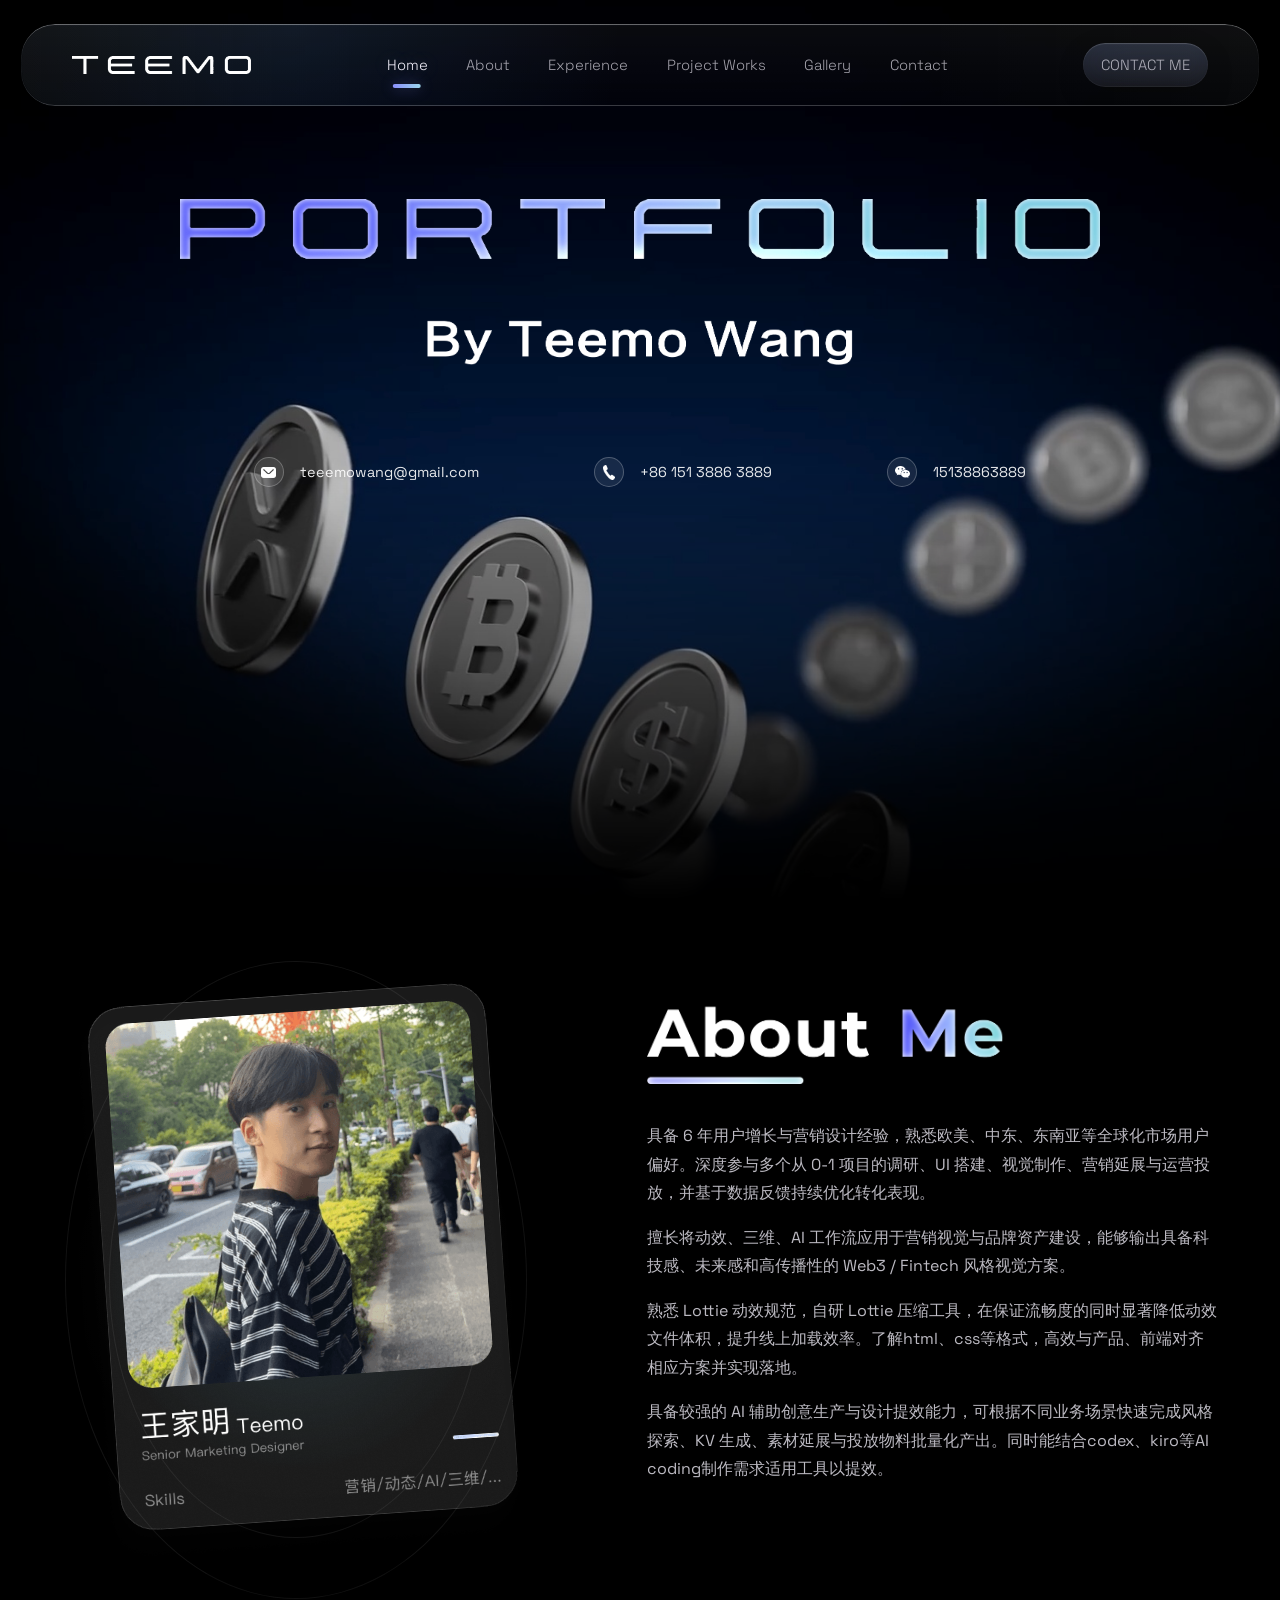
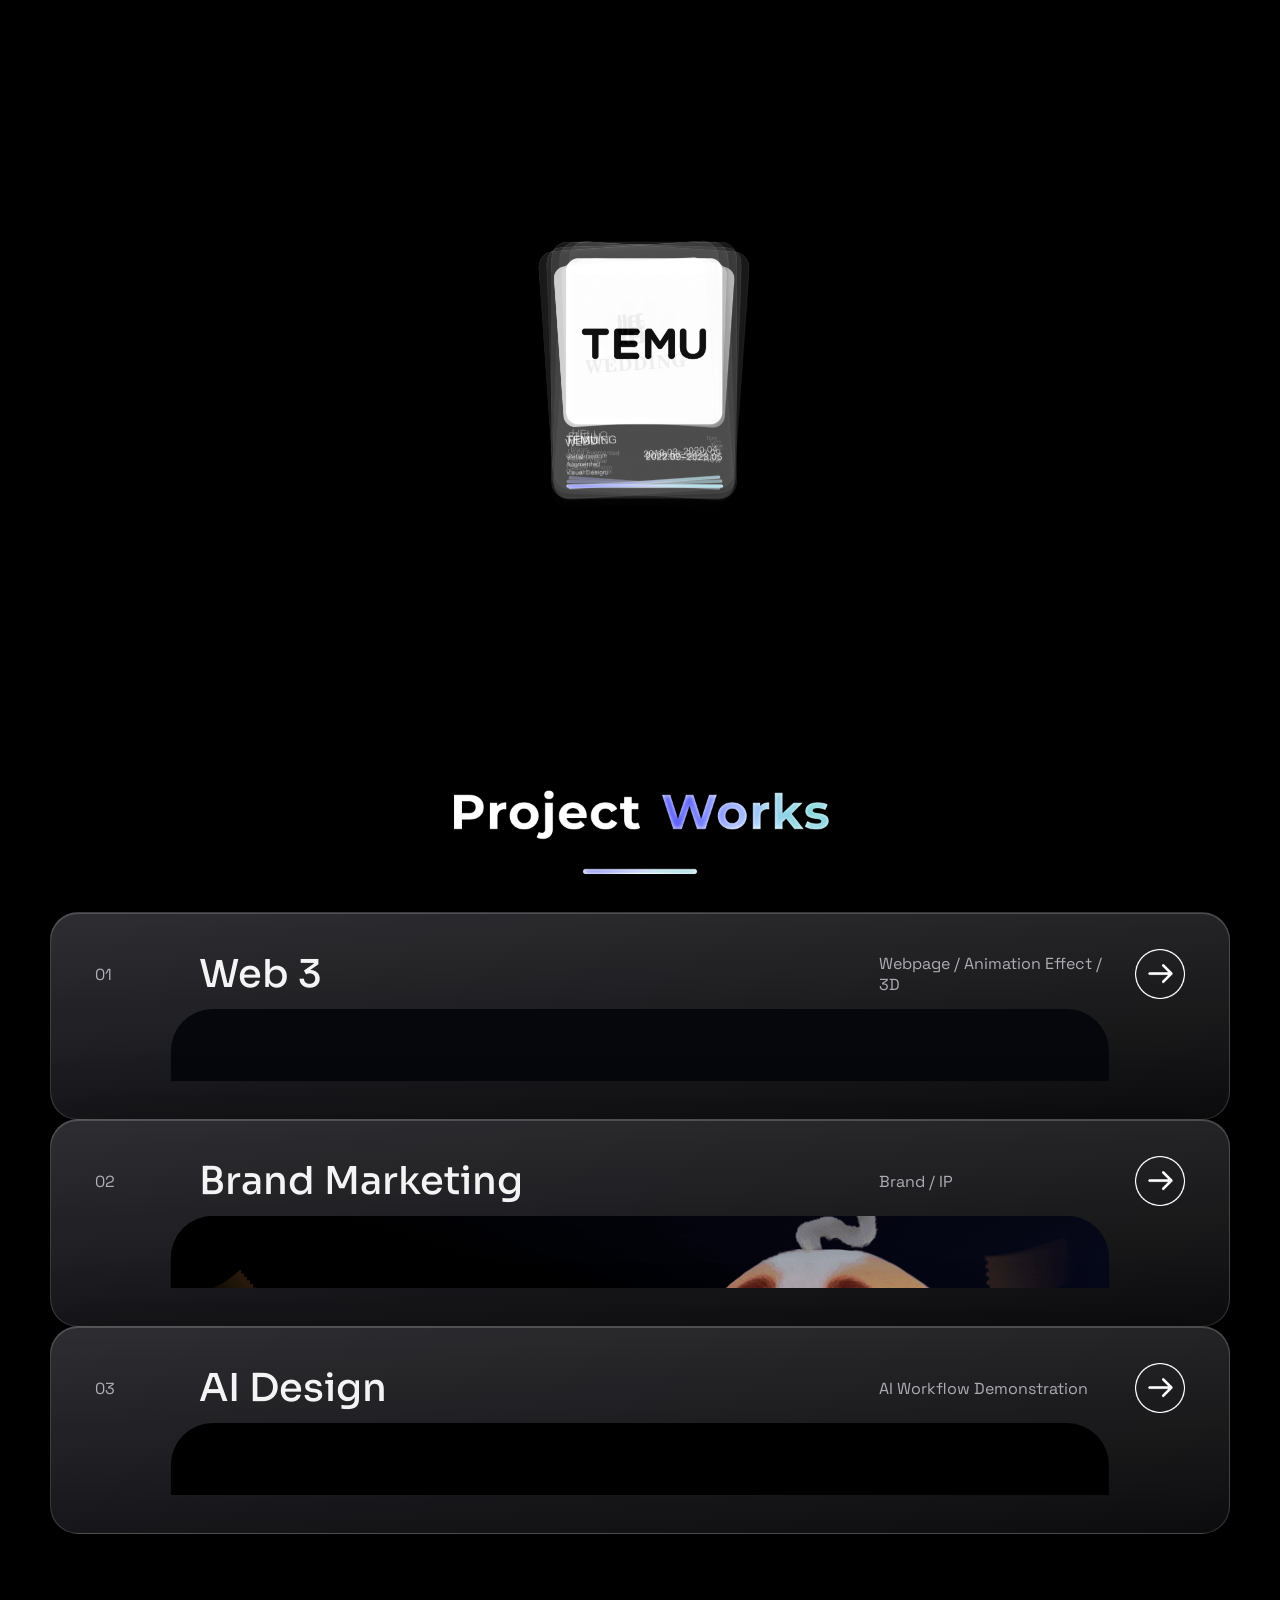
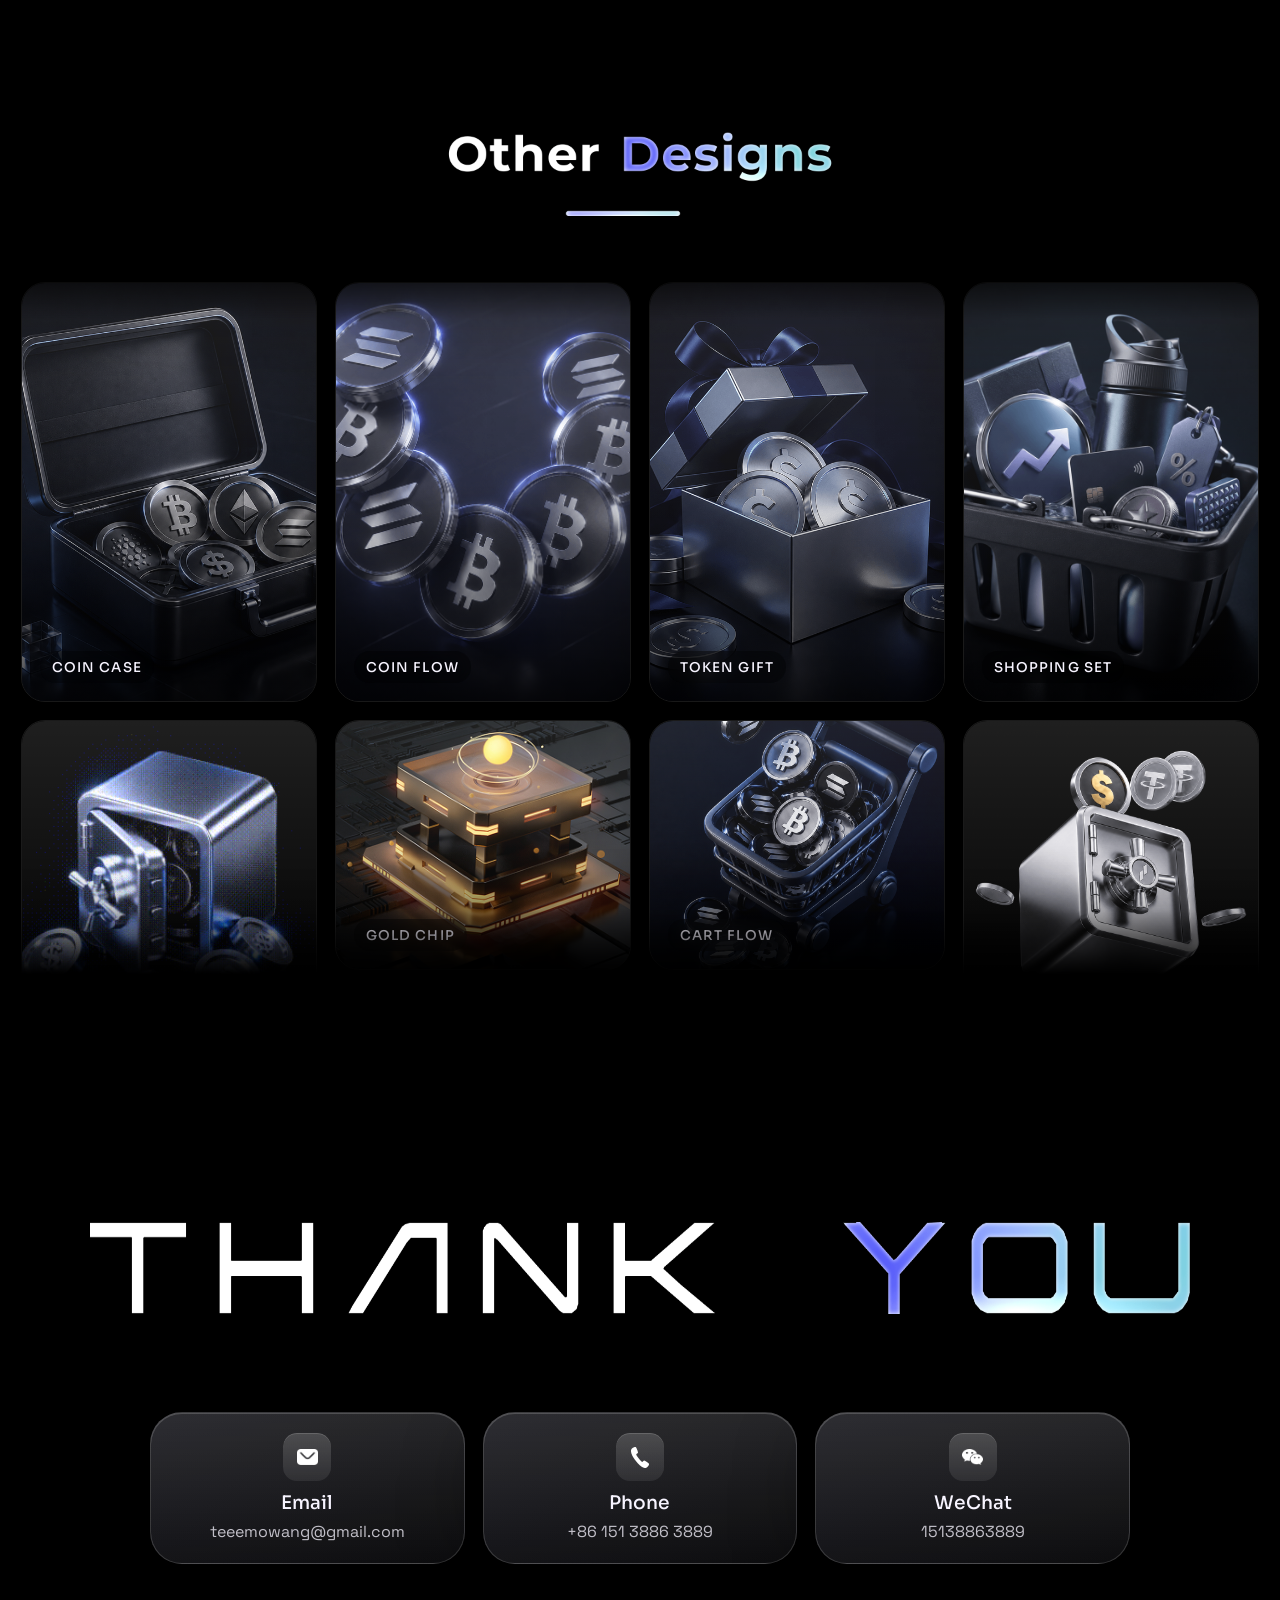
==== commit 558a81a5: "Sync latest portfolio updates" ====
--- a/index.html
+++ b/index.html
@@ -58,11 +58,11 @@
 
       <main>
         <section class="hero reveal" id="home">
-          <video class="hero-video is-active" autoplay muted playsinline preload="auto" aria-hidden="true" data-hero-loop-video>
+          <video class="hero-video is-active" autoplay muted playsinline preload="auto" aria-hidden="true" poster="./sucai/hero-bg.jpg" data-hero-loop-video>
             <source src="./sucai/hero-kv-bitcoin.mp4" type="video/mp4" />
           </video>
-          <video class="hero-video" muted playsinline preload="auto" aria-hidden="true" data-hero-loop-video>
-            <source src="./sucai/hero-kv-bitcoin.mp4" type="video/mp4" />
+          <video class="hero-video" muted playsinline preload="none" aria-hidden="true" poster="./sucai/hero-bg.jpg" data-hero-loop-video>
+            <source data-src="./sucai/hero-kv-bitcoin.mp4" type="video/mp4" />
           </video>
           <div class="hero-mark">
             <p class="eyebrow">Portfolio 2026</p>
--- a/styles.css
+++ b/styles.css
@@ -382,7 +382,7 @@
   left: 50%;
   z-index: -1;
   width: 100vw;
-  background: #000;
+  background: #000 url("./sucai/hero-bg.jpg") center / cover no-repeat;
   content: "";
   transform: translateX(-50%);
 }
@@ -399,7 +399,7 @@
   object-position: center;
   opacity: 0;
   transform: translateX(-50%);
-  transition: opacity 360ms linear;
+  transition: none;
   will-change: opacity;
 }
 
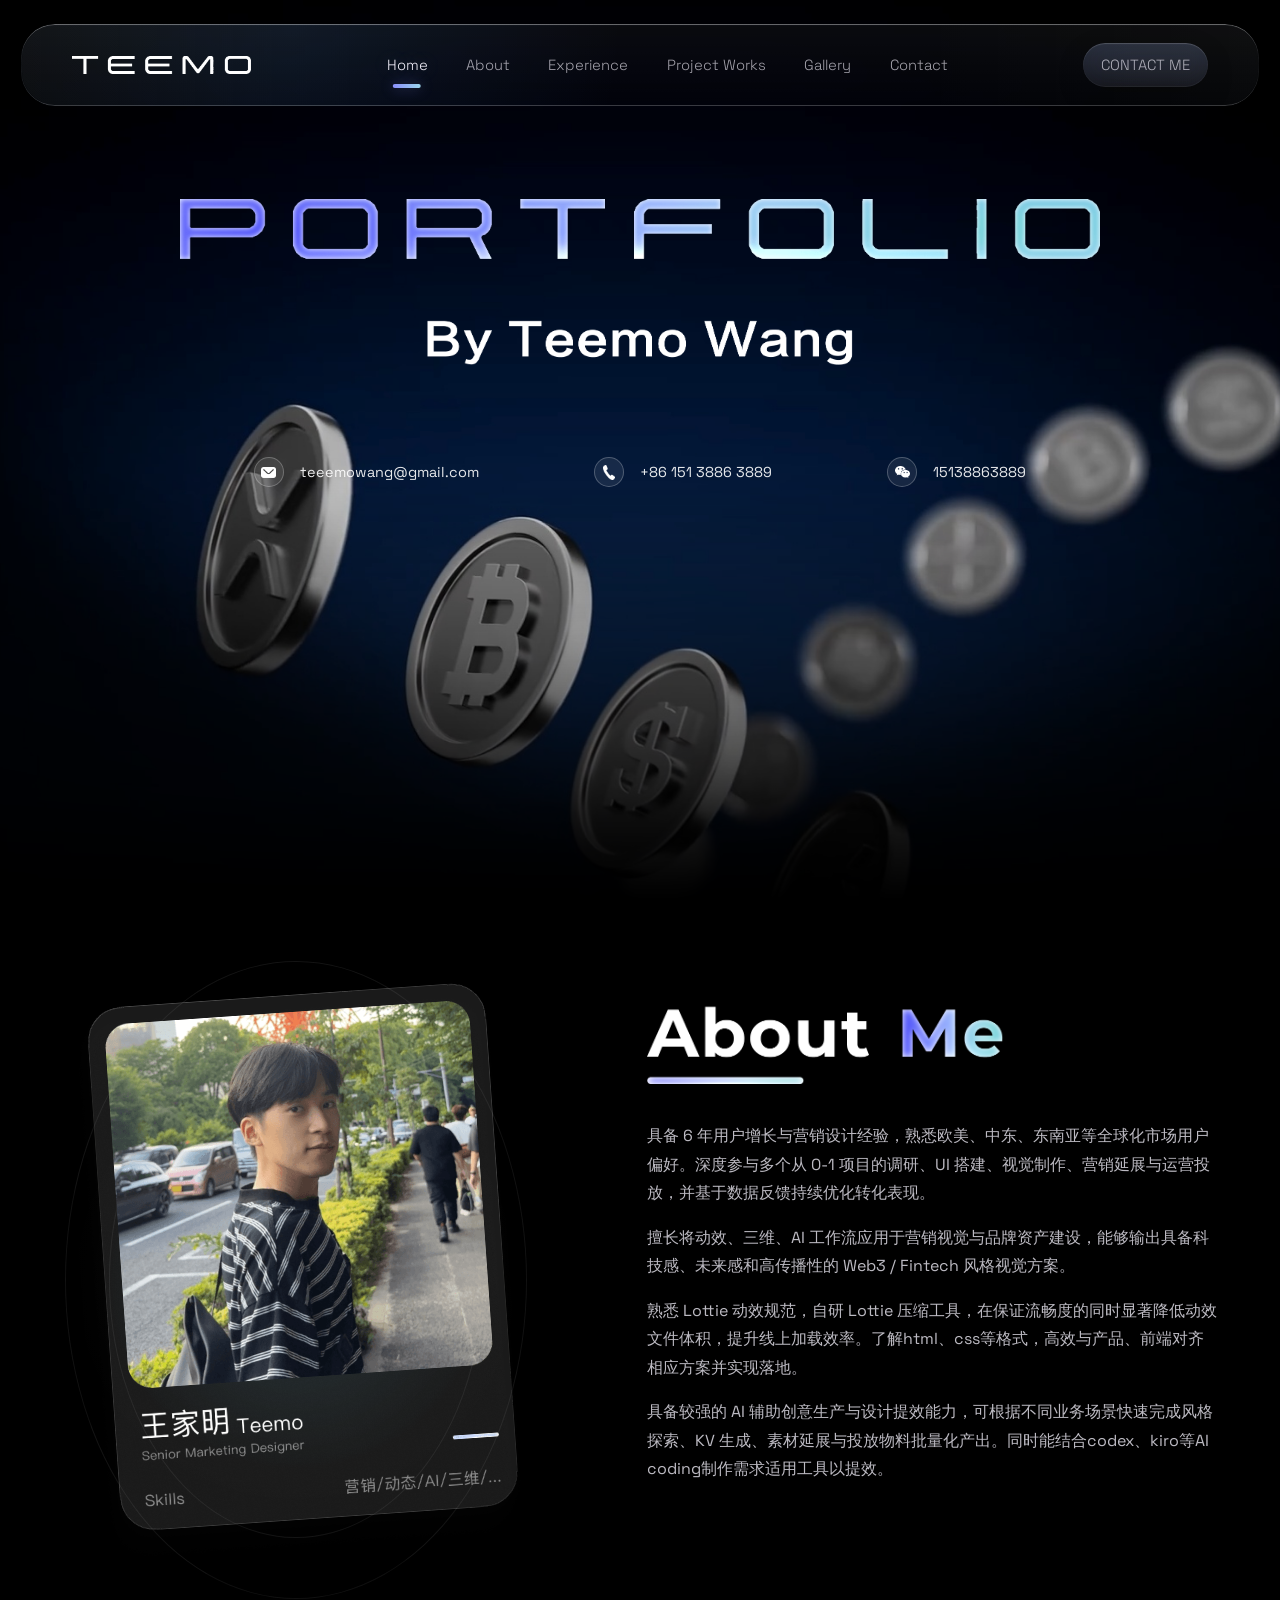
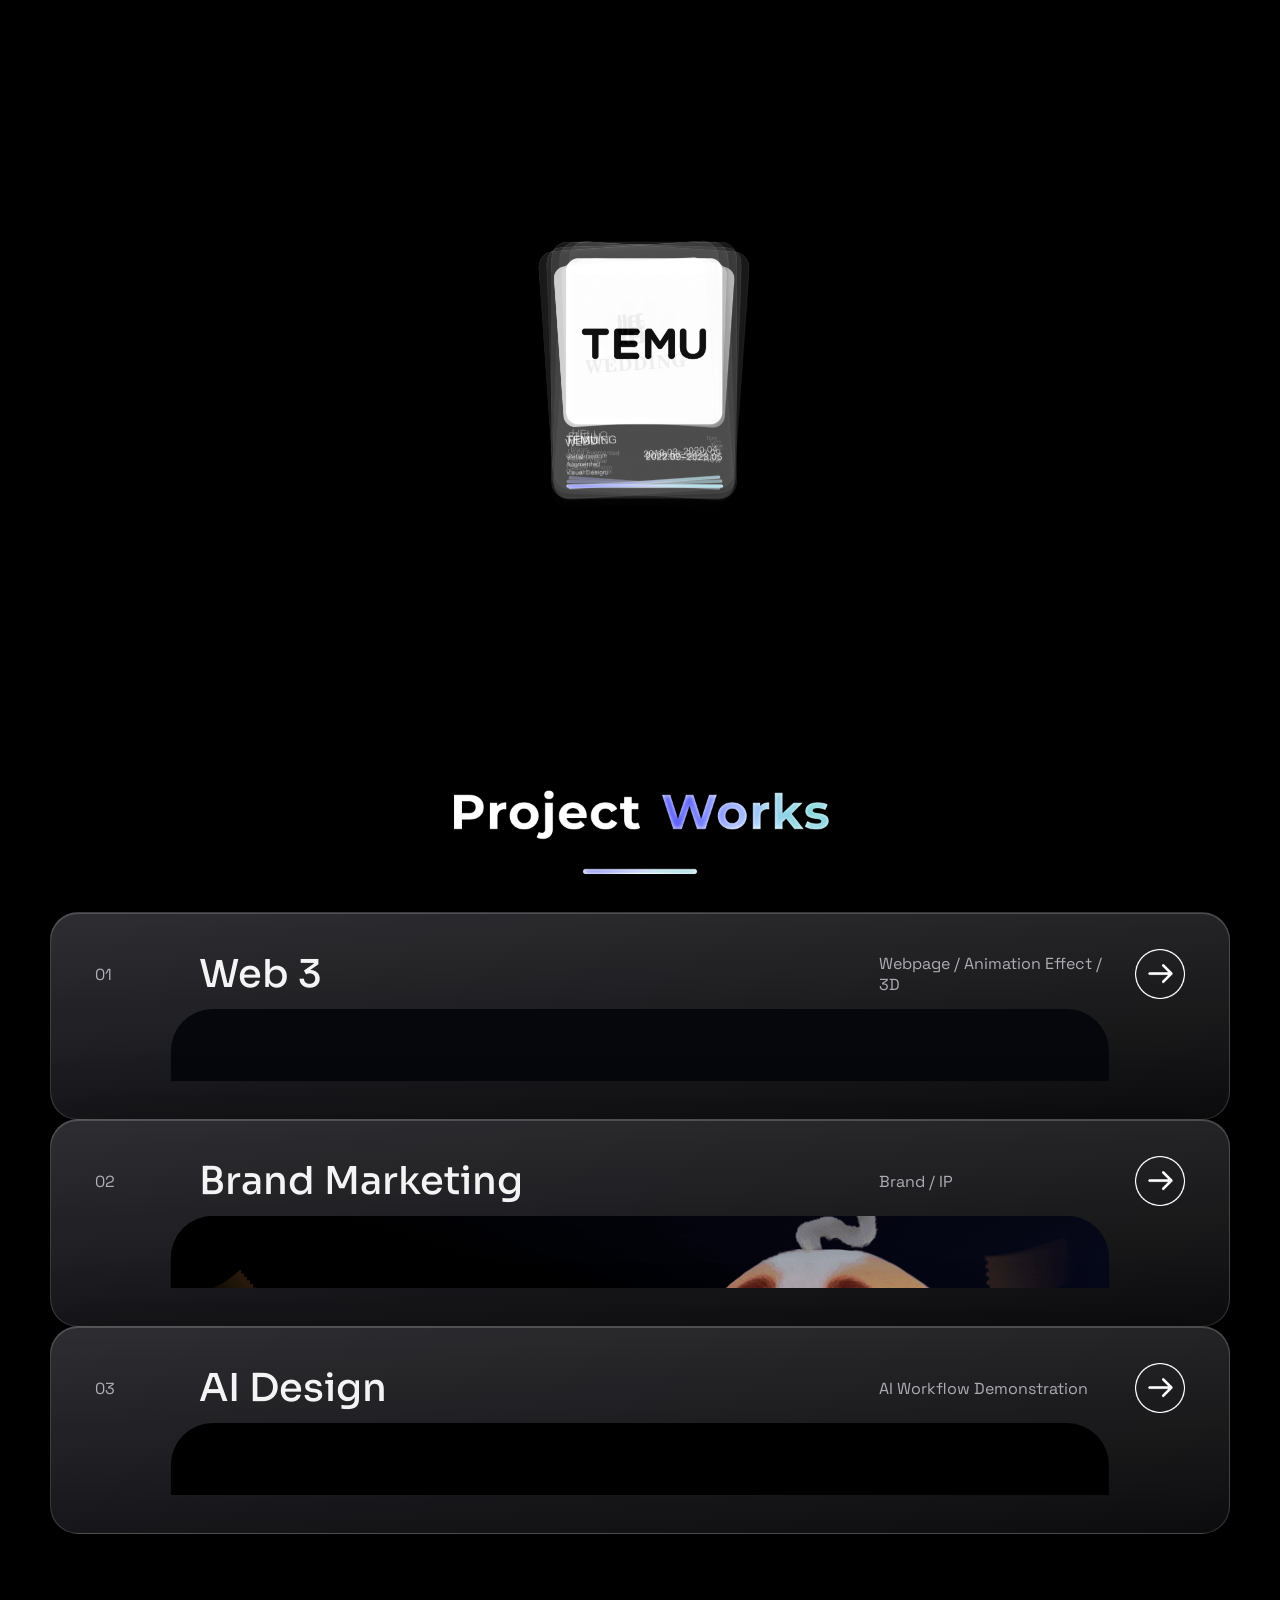
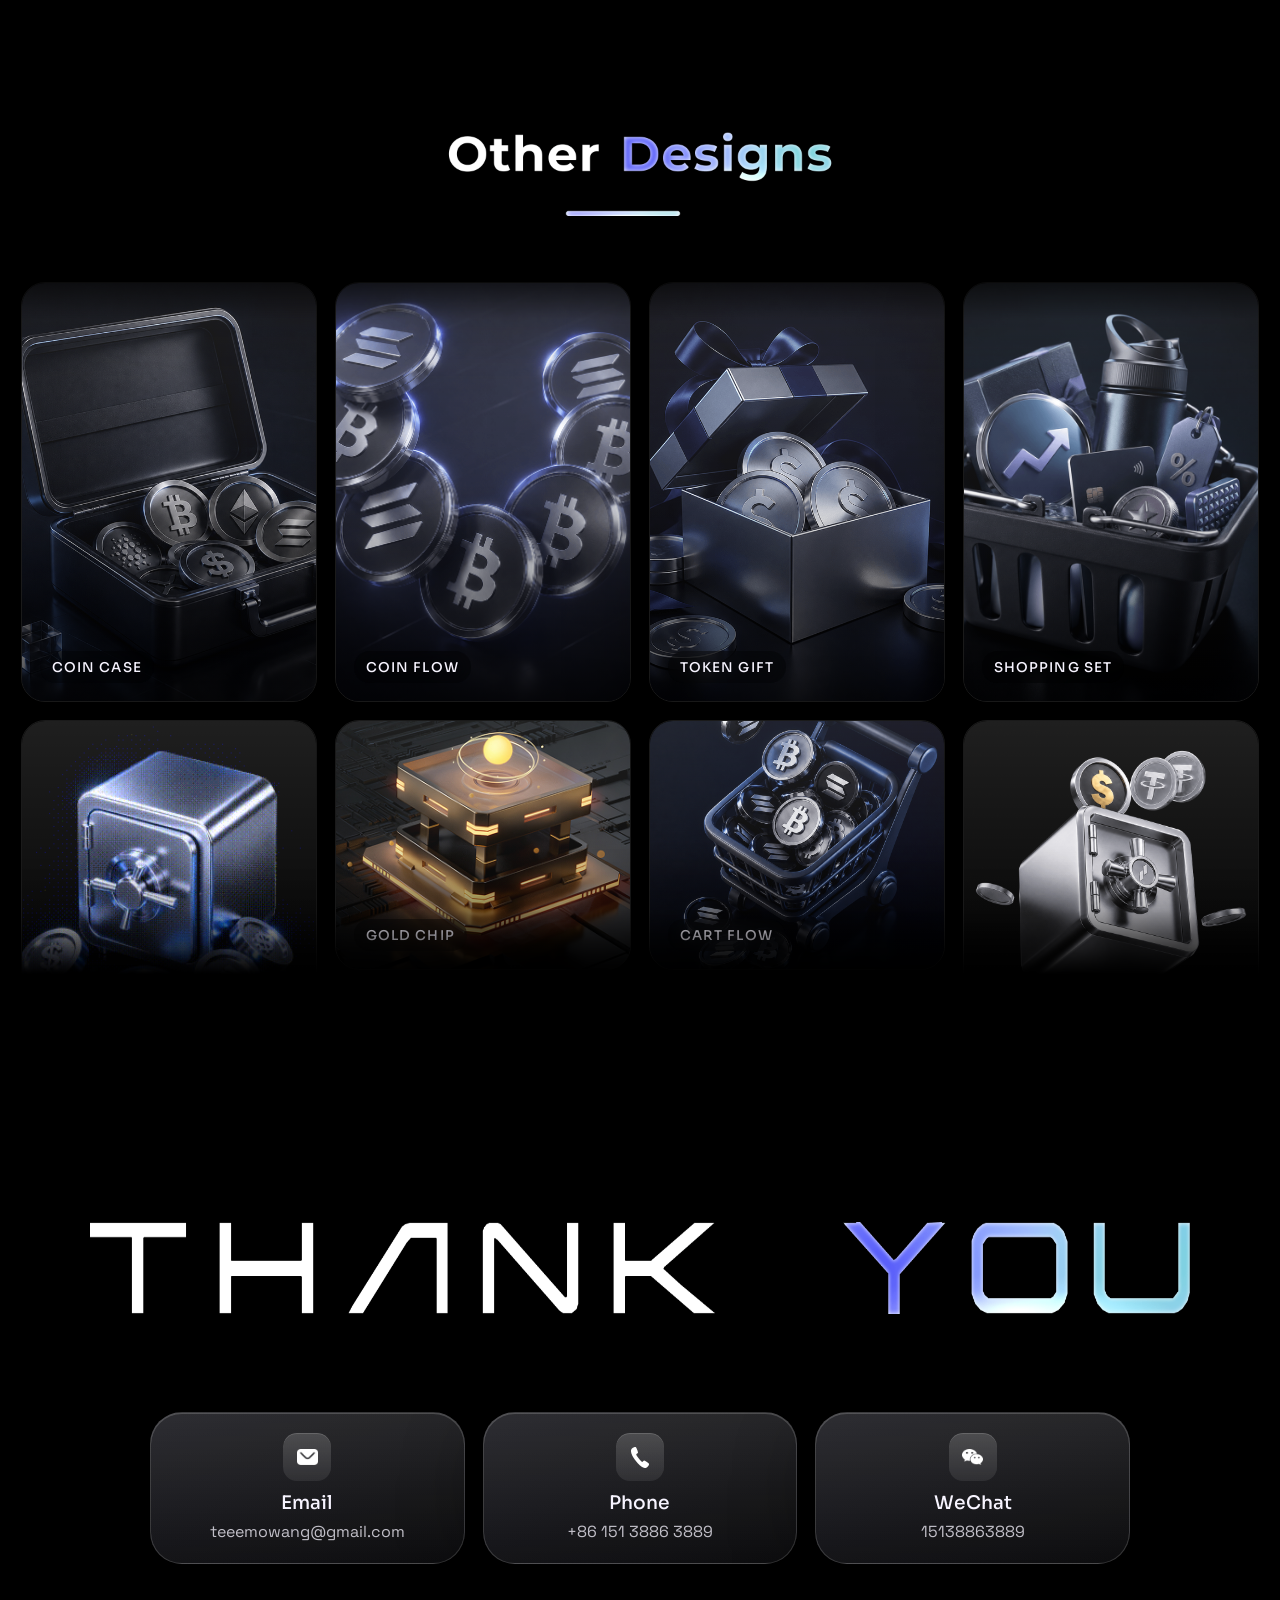
==== commit ccb79feb: "Optimize hero first screen loading" ====
--- a/index.html
+++ b/index.html
@@ -25,6 +25,8 @@
     </script>
     <link rel="preconnect" href="https://fonts.googleapis.com" />
     <link rel="preconnect" href="https://fonts.gstatic.com" crossorigin />
+    <link rel="preload" href="./sucai/hero-bg.jpg" as="image" fetchpriority="high" />
+    <link rel="preload" href="./sucai/title.png" as="image" fetchpriority="high" />
     <link
       href="https://fonts.googleapis.com/css2?family=Space+Grotesk:wght@400;500;700&family=Sora:wght@400;600;700;800&display=swap"
       rel="stylesheet"
@@ -58,8 +60,8 @@
 
       <main>
         <section class="hero reveal" id="home">
-          <video class="hero-video is-active" autoplay muted playsinline preload="auto" aria-hidden="true" poster="./sucai/hero-bg.jpg" data-hero-loop-video>
-            <source src="./sucai/hero-kv-bitcoin.mp4" type="video/mp4" />
+          <video class="hero-video is-active" autoplay muted playsinline preload="none" aria-hidden="true" poster="./sucai/hero-bg.jpg" data-hero-loop-video>
+            <source data-src="./sucai/hero-kv-bitcoin.mp4" type="video/mp4" />
           </video>
           <video class="hero-video" muted playsinline preload="none" aria-hidden="true" poster="./sucai/hero-bg.jpg" data-hero-loop-video>
             <source data-src="./sucai/hero-kv-bitcoin.mp4" type="video/mp4" />
@@ -67,7 +69,7 @@
           <div class="hero-mark">
             <p class="eyebrow">Portfolio 2026</p>
             <div class="hero-signature">
-              <img class="hero-signature-image" src="./sucai/title.png" alt="Portfolio By Teemo Wang" />
+              <img class="hero-signature-image" src="./sucai/title.png" alt="Portfolio By Teemo Wang" loading="eager" decoding="async" fetchpriority="high" />
             </div>
           </div>
 
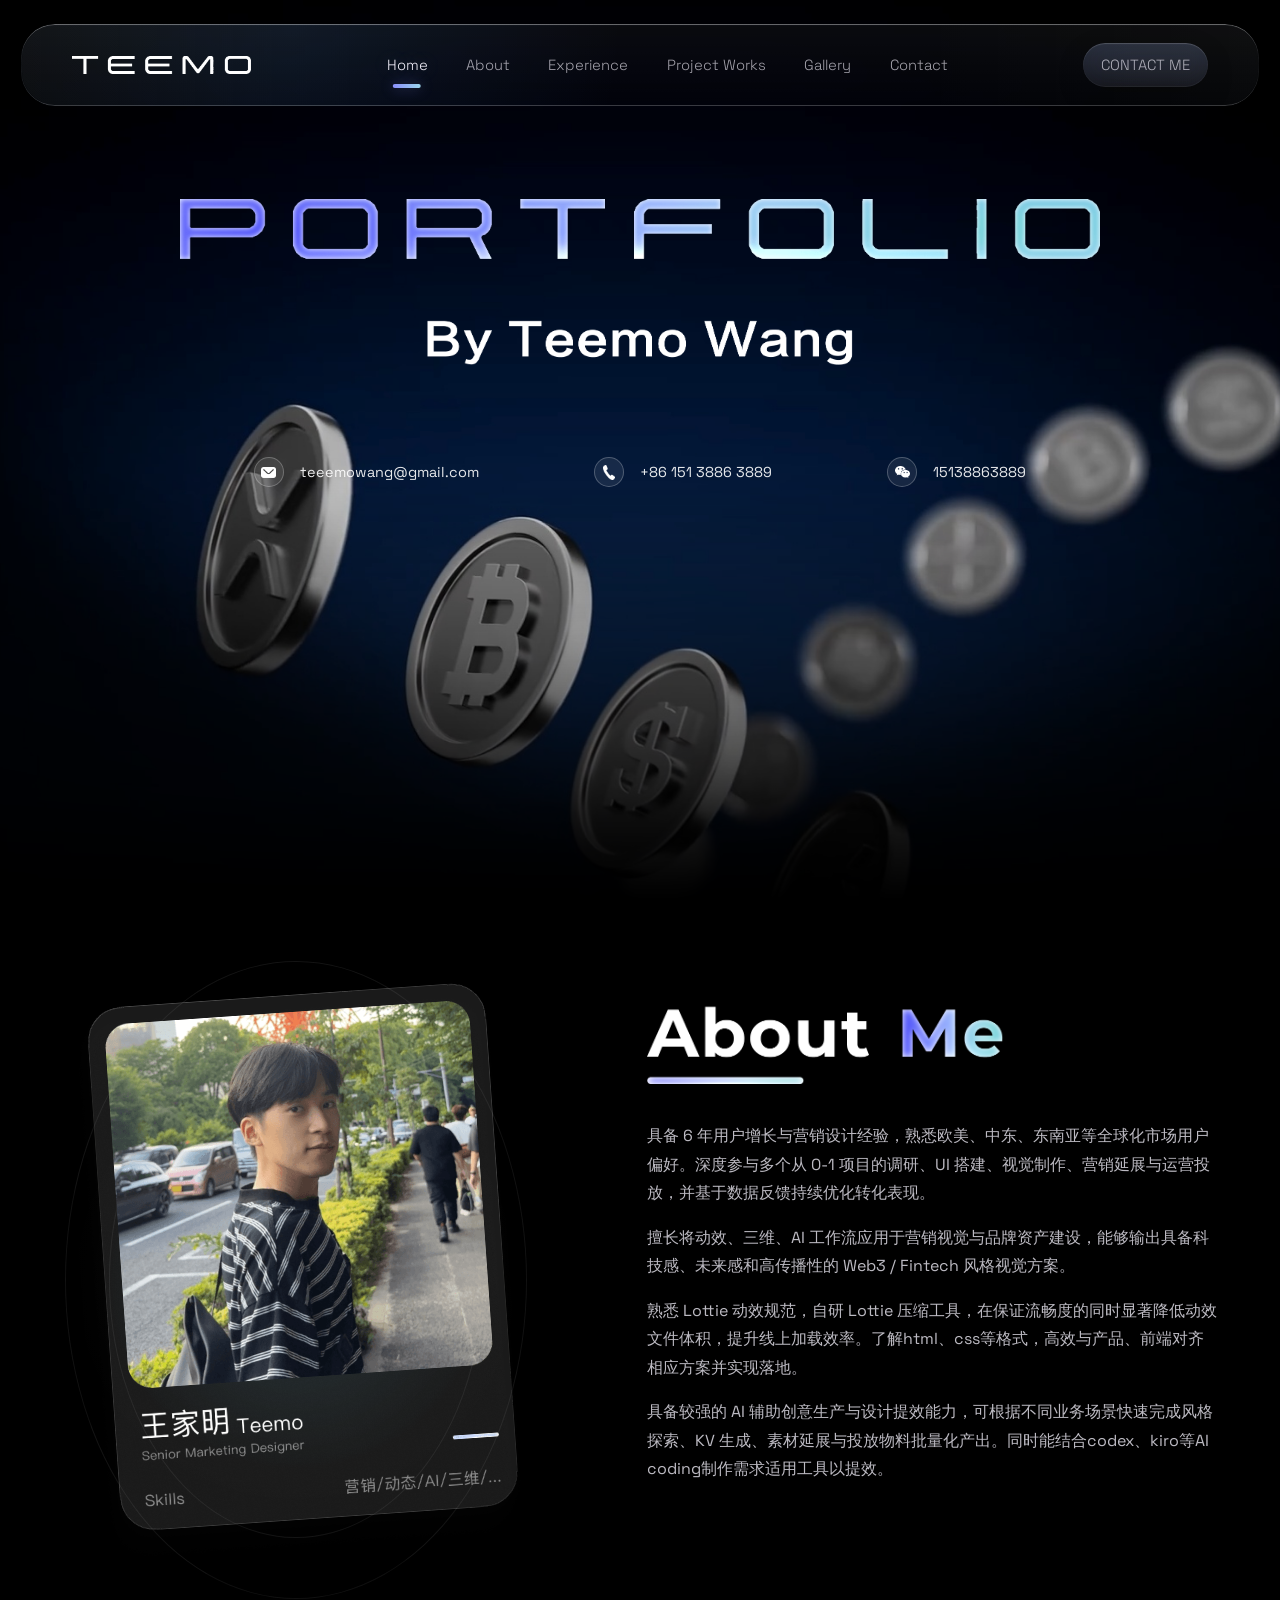
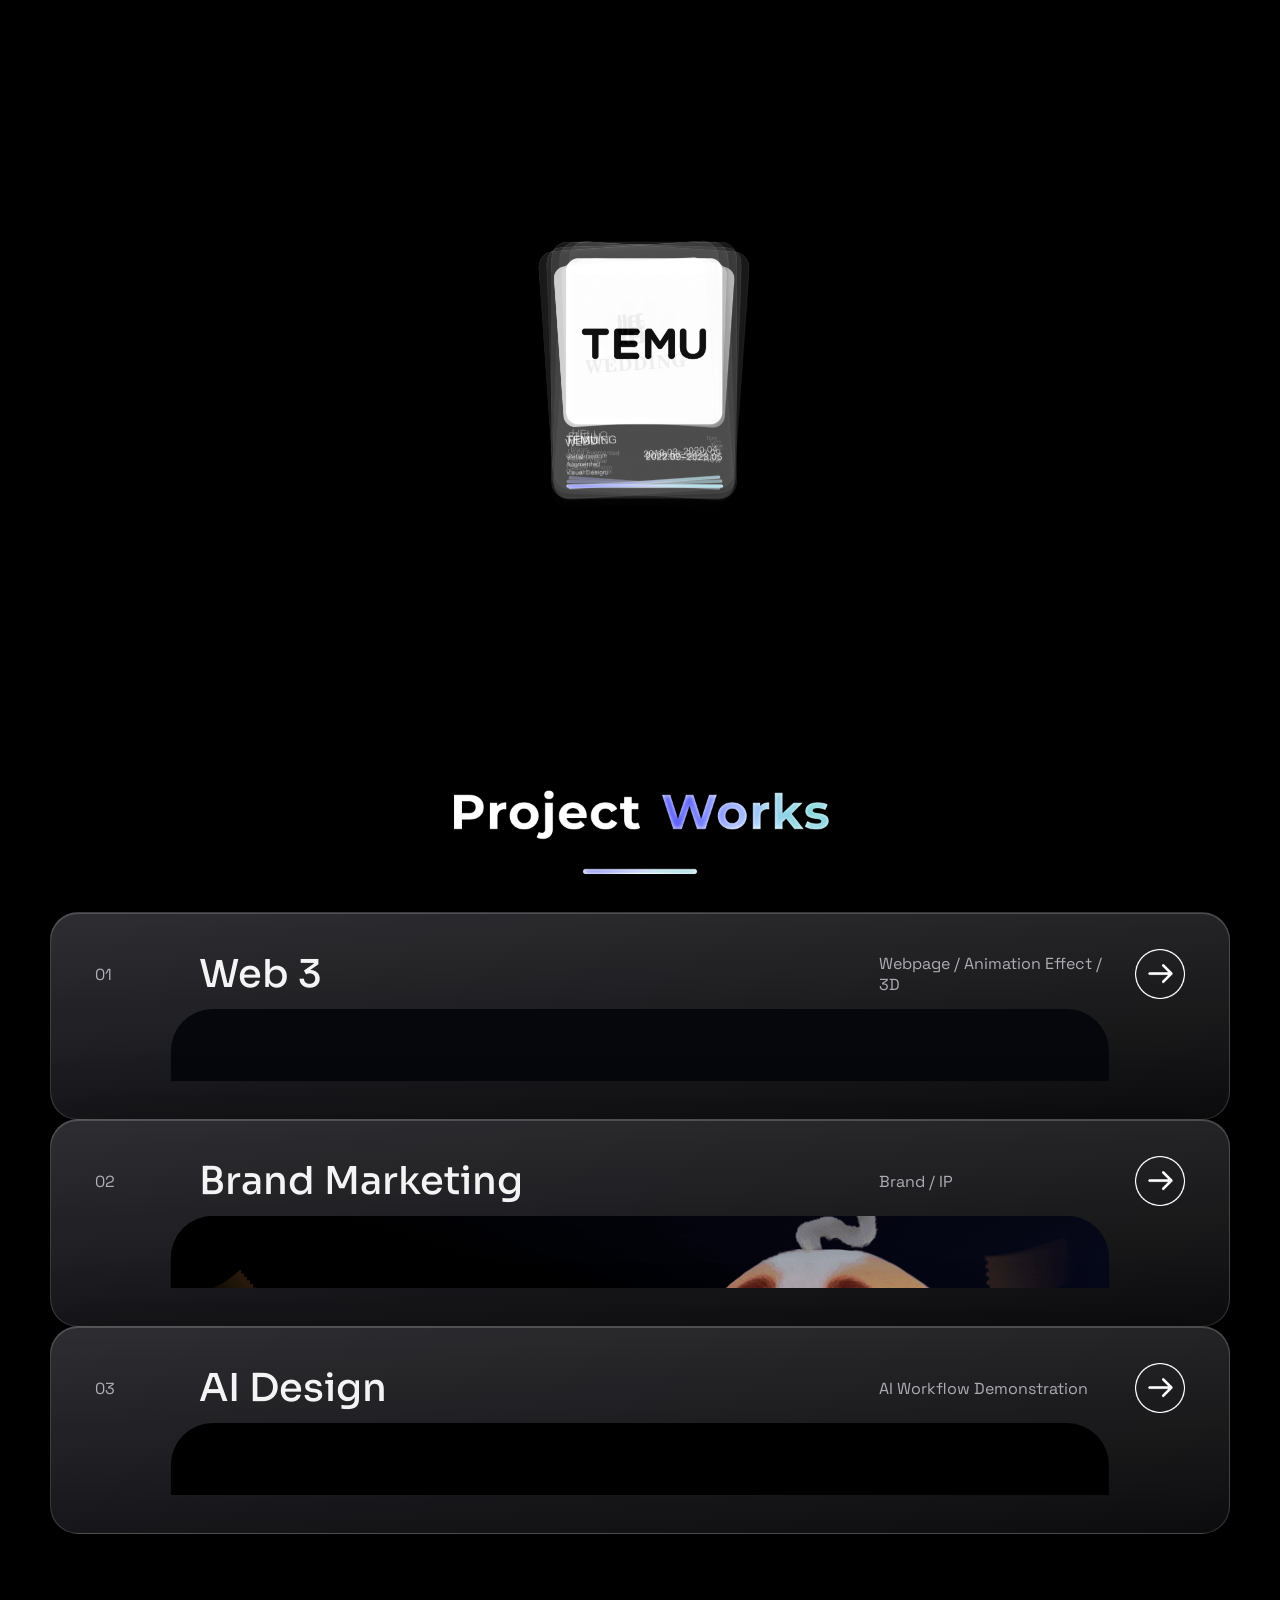
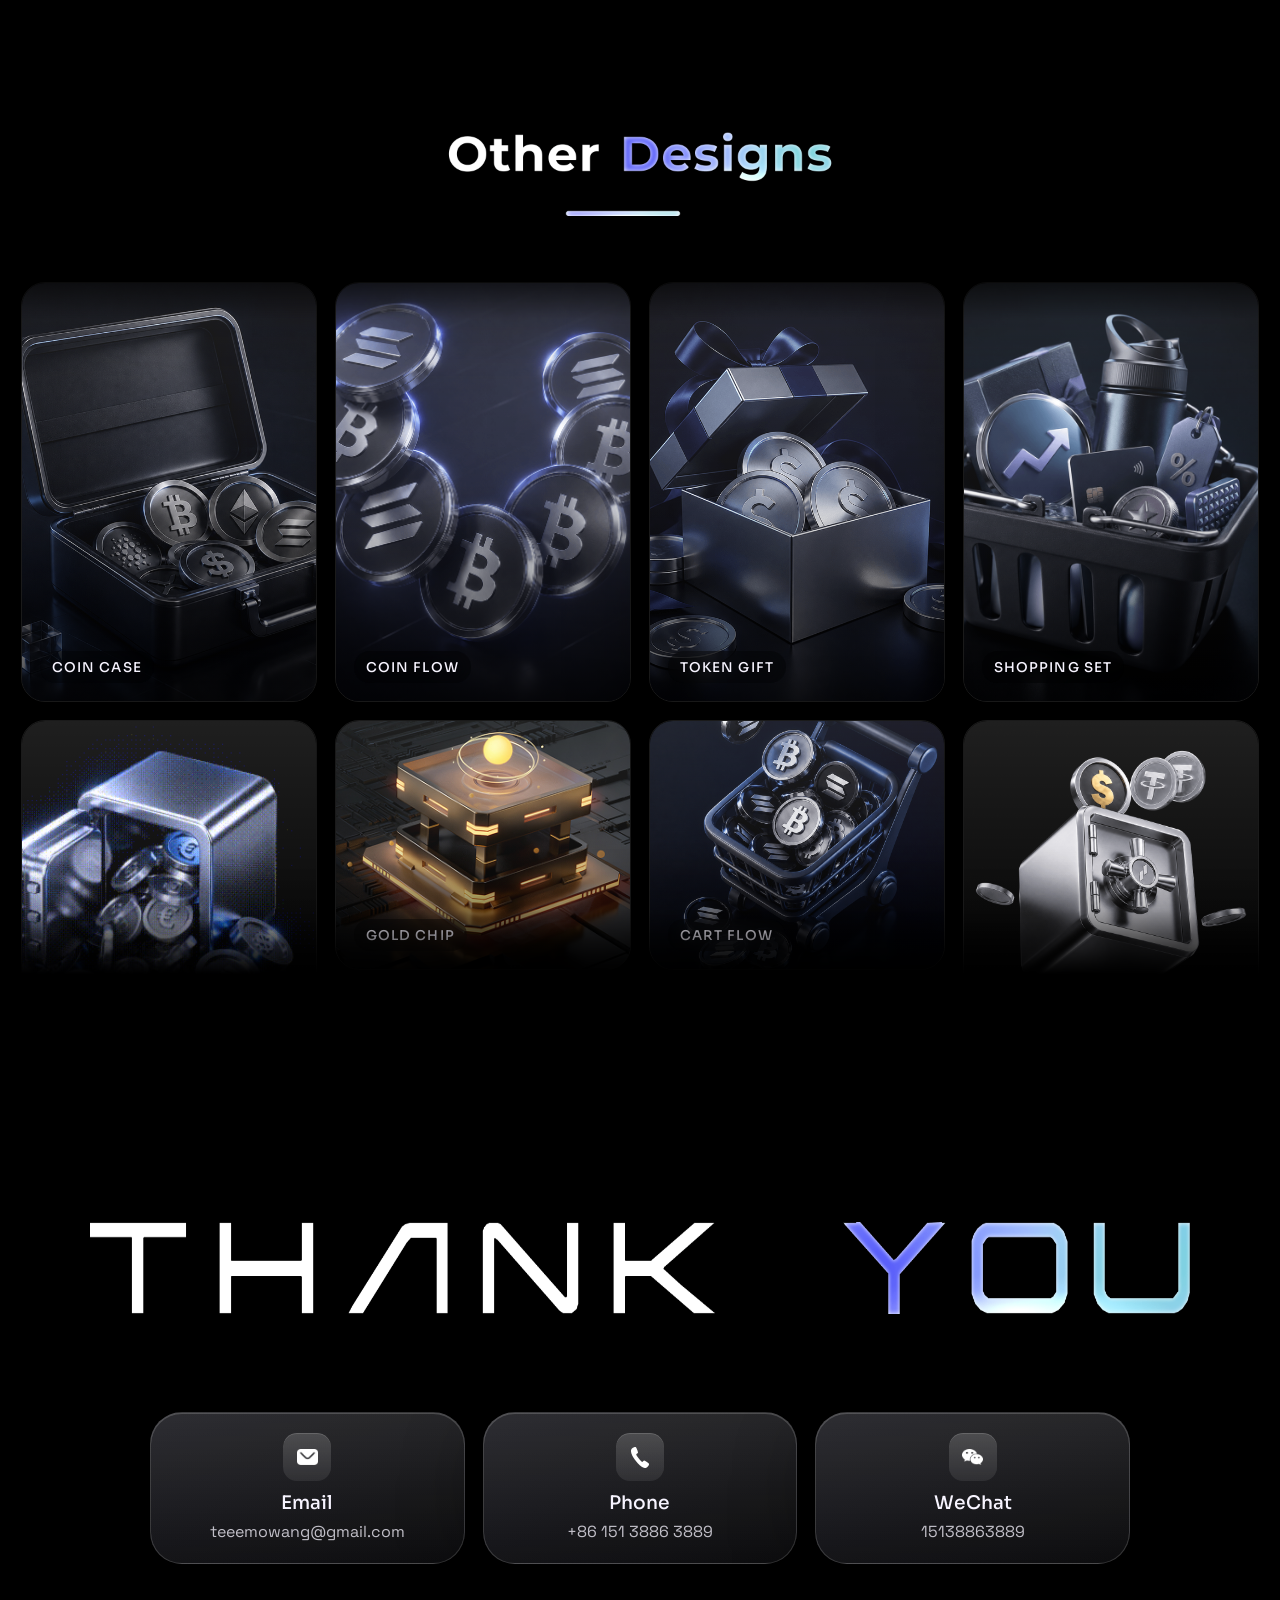
==== commit f291da5c: "Revert "Optimize hero first screen loading" This reverts commit ccb79feb269a5ef4e0f551bdaee51f63903b" ====
--- a/index.html
+++ b/index.html
@@ -25,8 +25,6 @@
     </script>
     <link rel="preconnect" href="https://fonts.googleapis.com" />
     <link rel="preconnect" href="https://fonts.gstatic.com" crossorigin />
-    <link rel="preload" href="./sucai/hero-bg.jpg" as="image" fetchpriority="high" />
-    <link rel="preload" href="./sucai/title.png" as="image" fetchpriority="high" />
     <link
       href="https://fonts.googleapis.com/css2?family=Space+Grotesk:wght@400;500;700&family=Sora:wght@400;600;700;800&display=swap"
       rel="stylesheet"
@@ -60,8 +58,8 @@
 
       <main>
         <section class="hero reveal" id="home">
-          <video class="hero-video is-active" autoplay muted playsinline preload="none" aria-hidden="true" poster="./sucai/hero-bg.jpg" data-hero-loop-video>
-            <source data-src="./sucai/hero-kv-bitcoin.mp4" type="video/mp4" />
+          <video class="hero-video is-active" autoplay muted playsinline preload="auto" aria-hidden="true" poster="./sucai/hero-bg.jpg" data-hero-loop-video>
+            <source src="./sucai/hero-kv-bitcoin.mp4" type="video/mp4" />
           </video>
           <video class="hero-video" muted playsinline preload="none" aria-hidden="true" poster="./sucai/hero-bg.jpg" data-hero-loop-video>
             <source data-src="./sucai/hero-kv-bitcoin.mp4" type="video/mp4" />
@@ -69,7 +67,7 @@
           <div class="hero-mark">
             <p class="eyebrow">Portfolio 2026</p>
             <div class="hero-signature">
-              <img class="hero-signature-image" src="./sucai/title.png" alt="Portfolio By Teemo Wang" loading="eager" decoding="async" fetchpriority="high" />
+              <img class="hero-signature-image" src="./sucai/title.png" alt="Portfolio By Teemo Wang" />
             </div>
           </div>
 
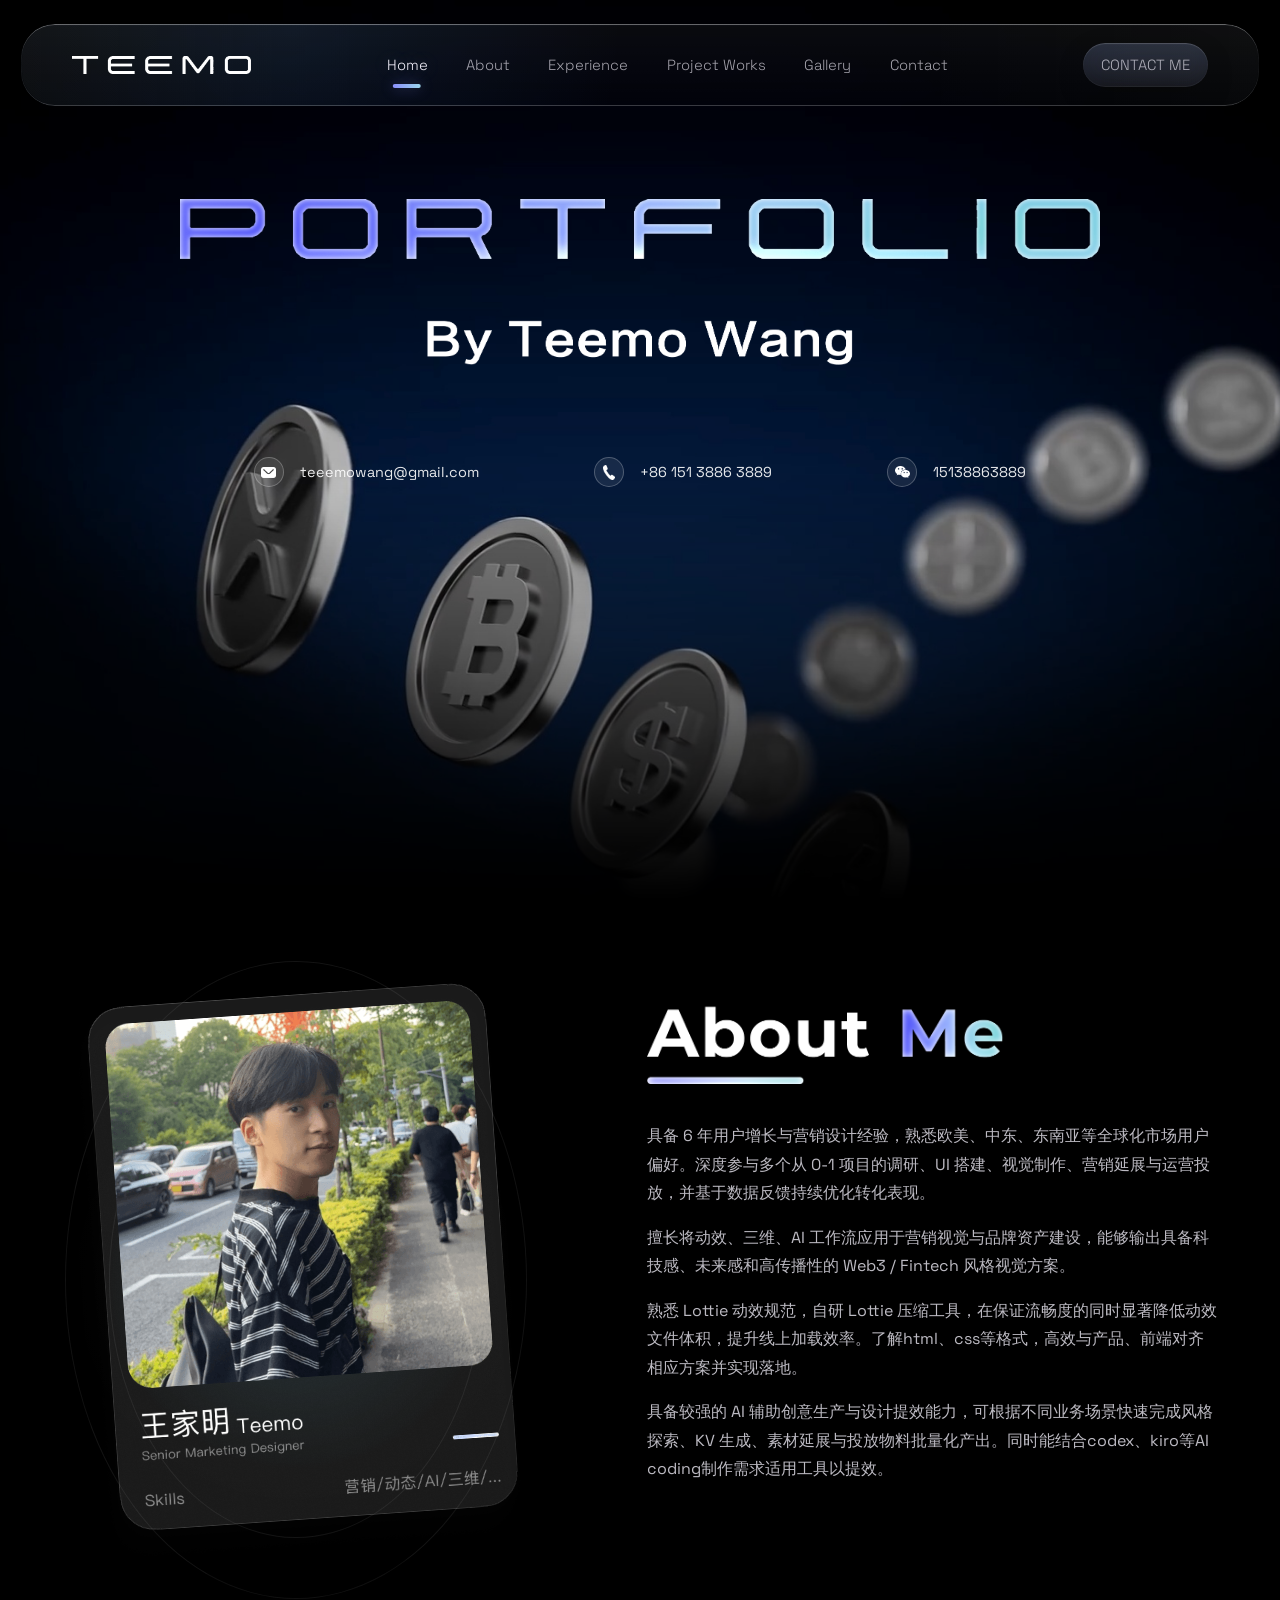
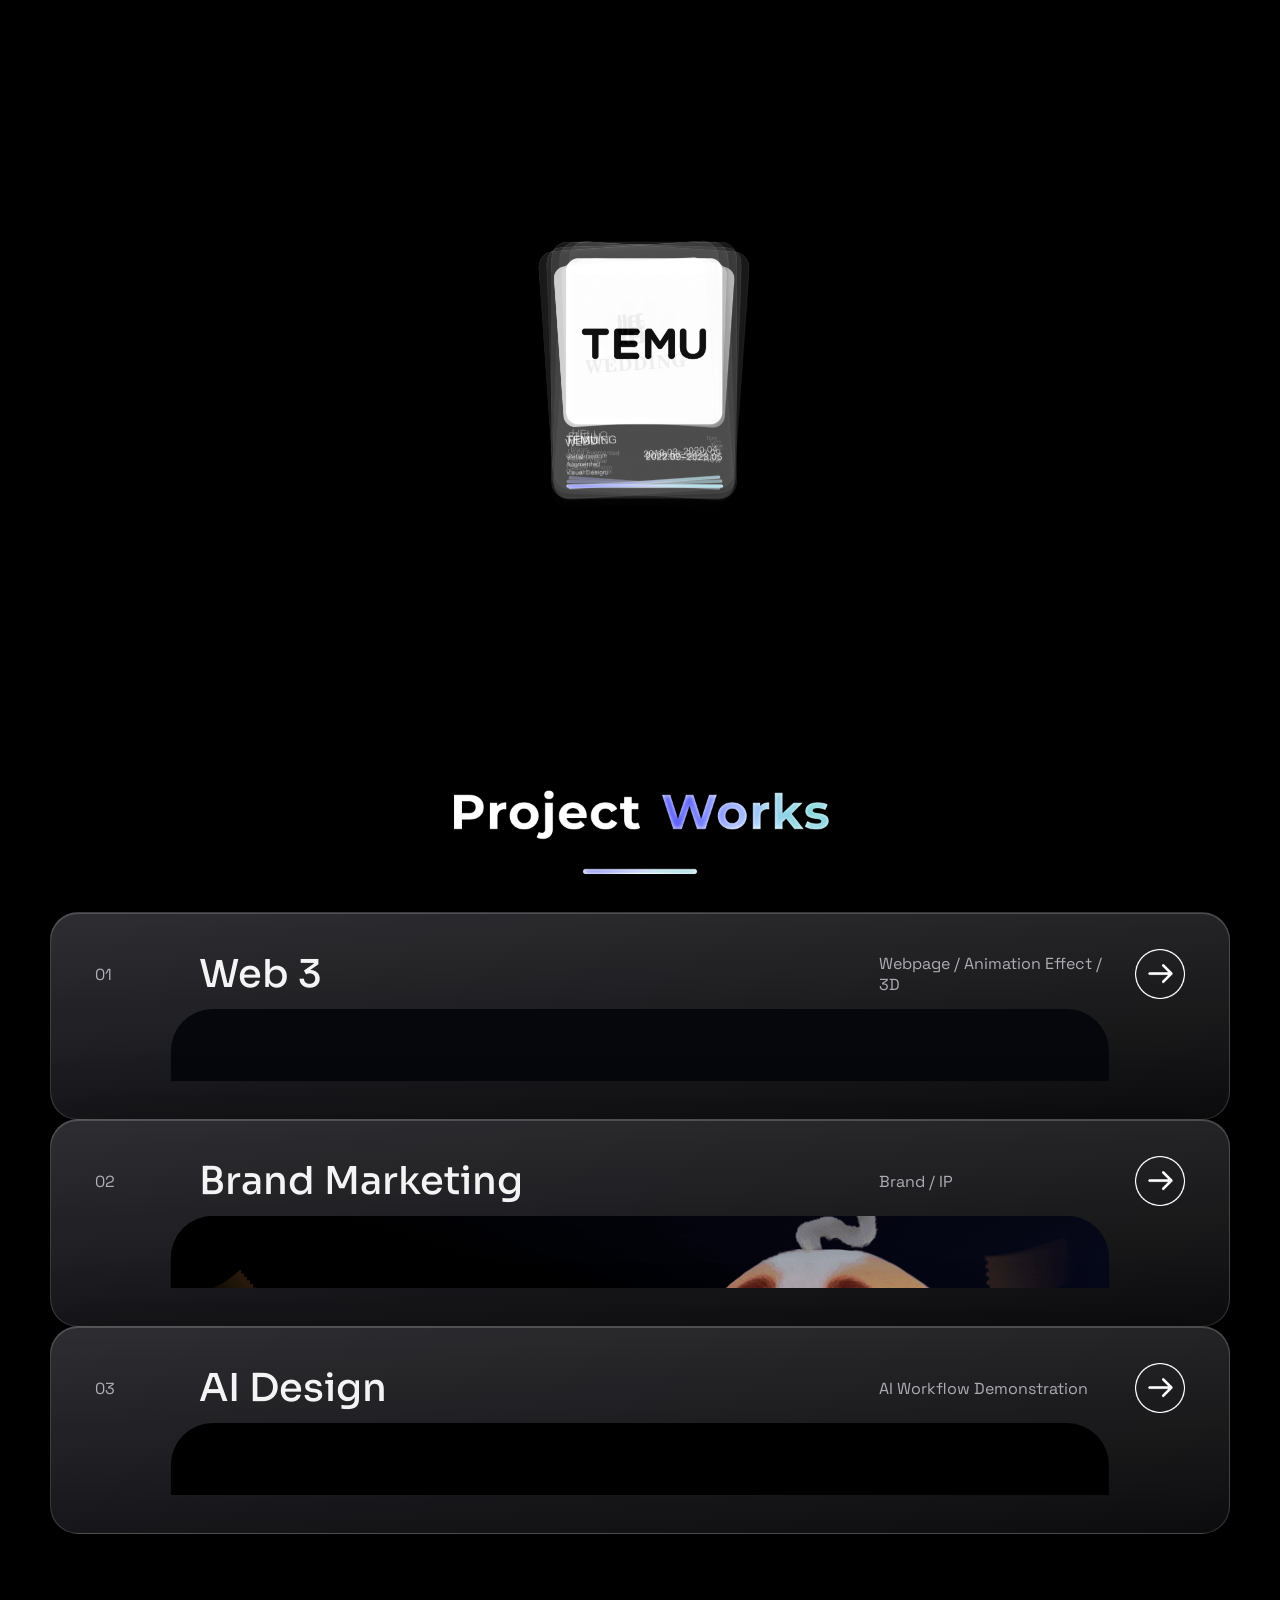
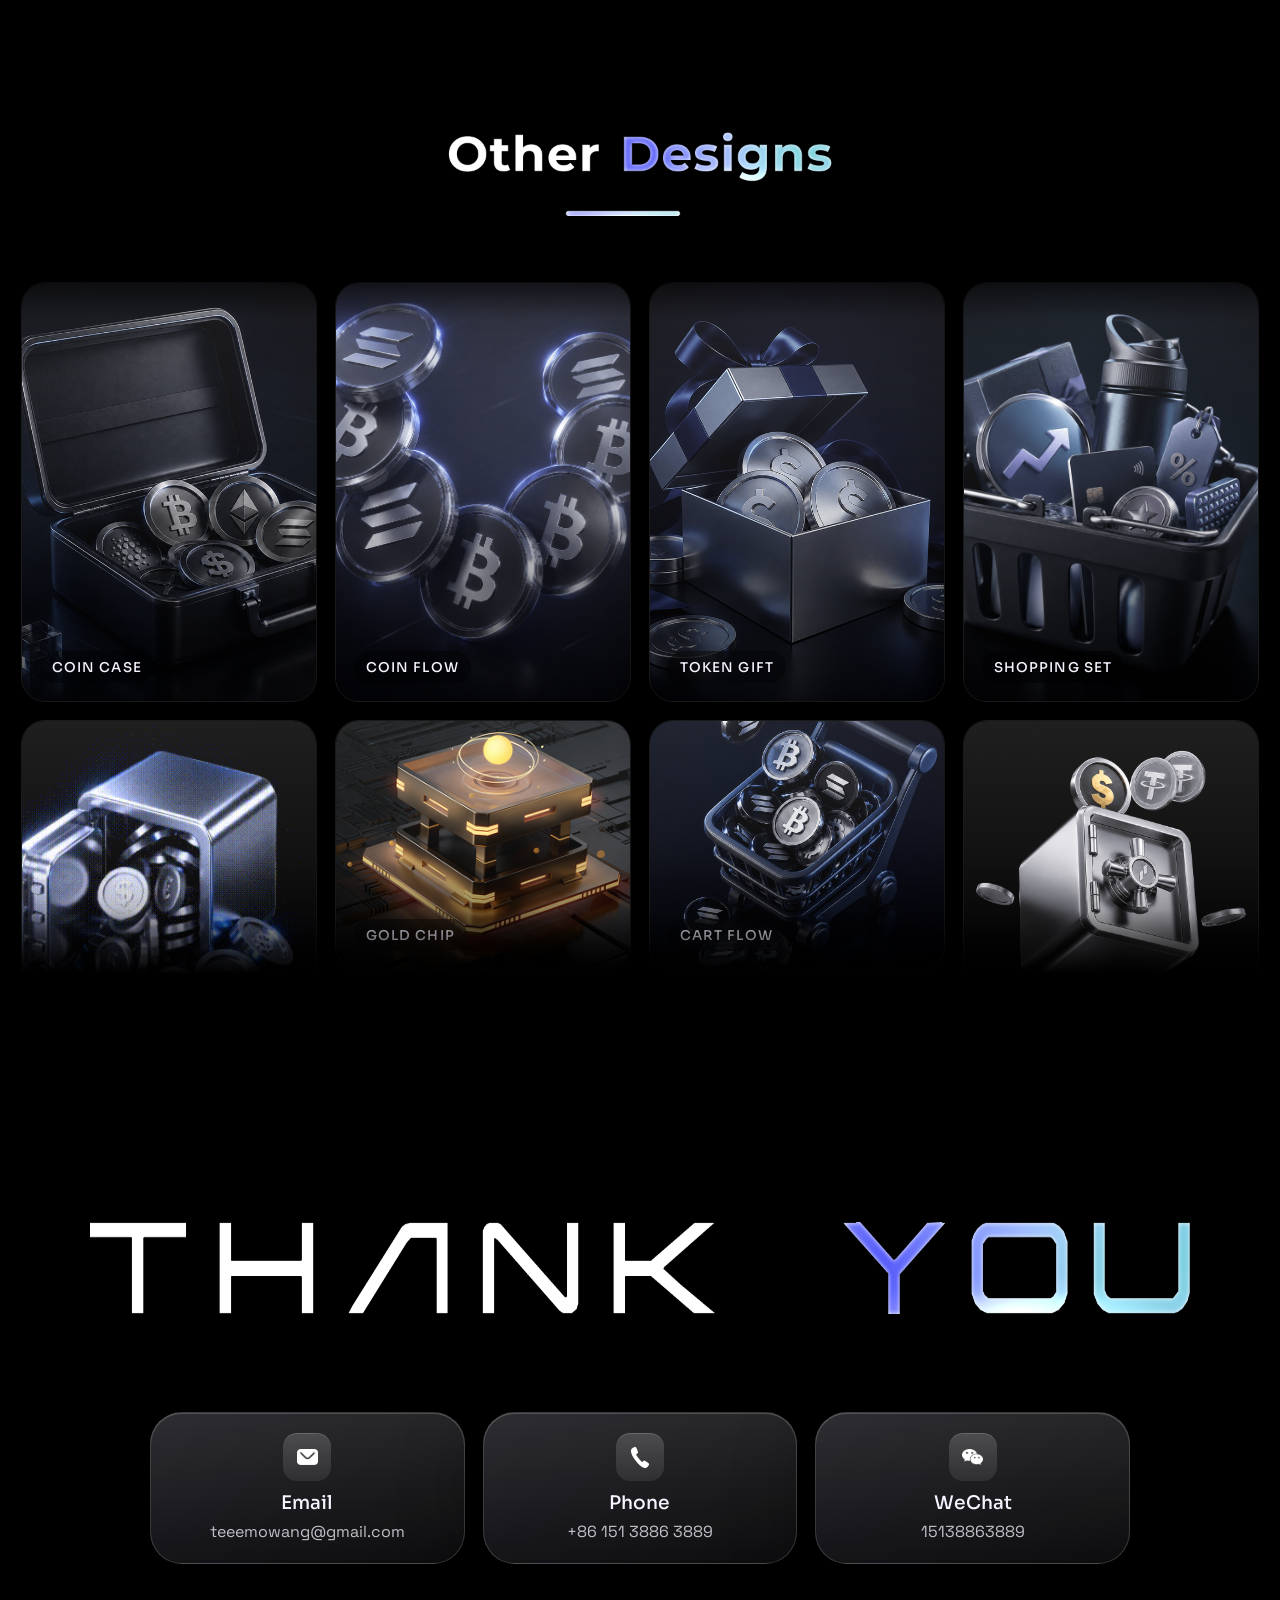
==== commit 9996d344: "Sync latest portfolio updates" ====
--- a/index.html
+++ b/index.html
@@ -58,8 +58,8 @@
 
       <main>
         <section class="hero reveal" id="home">
-          <video class="hero-video is-active" autoplay muted playsinline preload="auto" aria-hidden="true" poster="./sucai/hero-bg.jpg" data-hero-loop-video>
-            <source src="./sucai/hero-kv-bitcoin.mp4" type="video/mp4" />
+          <video class="hero-video is-active" muted playsinline preload="none" aria-hidden="true" poster="./sucai/hero-bg.jpg" data-hero-loop-video>
+            <source data-src="./sucai/hero-kv-bitcoin.mp4" type="video/mp4" />
           </video>
           <video class="hero-video" muted playsinline preload="none" aria-hidden="true" poster="./sucai/hero-bg.jpg" data-hero-loop-video>
             <source data-src="./sucai/hero-kv-bitcoin.mp4" type="video/mp4" />
--- a/styles.css
+++ b/styles.css
@@ -403,7 +403,7 @@
   will-change: opacity;
 }
 
-.hero-video.is-active {
+.hero-video.is-active.is-ready {
   opacity: 1;
 }
 
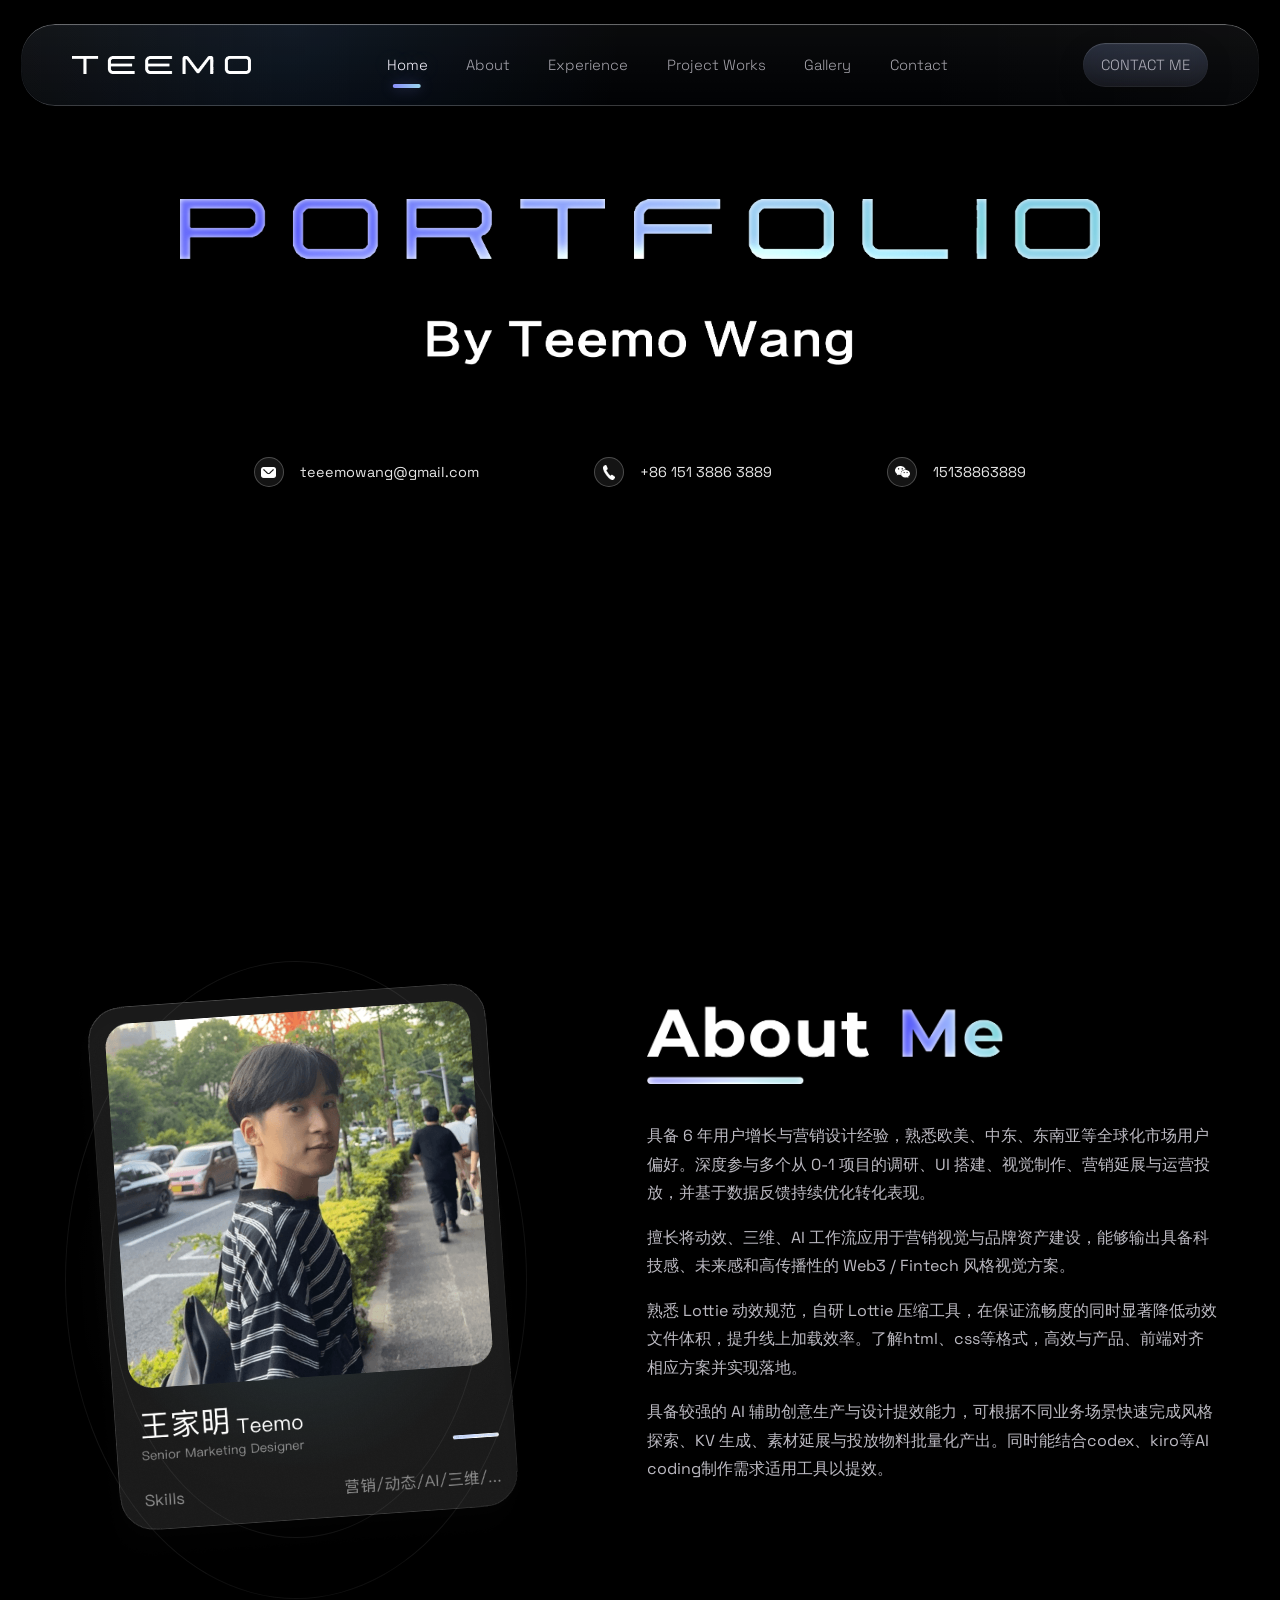
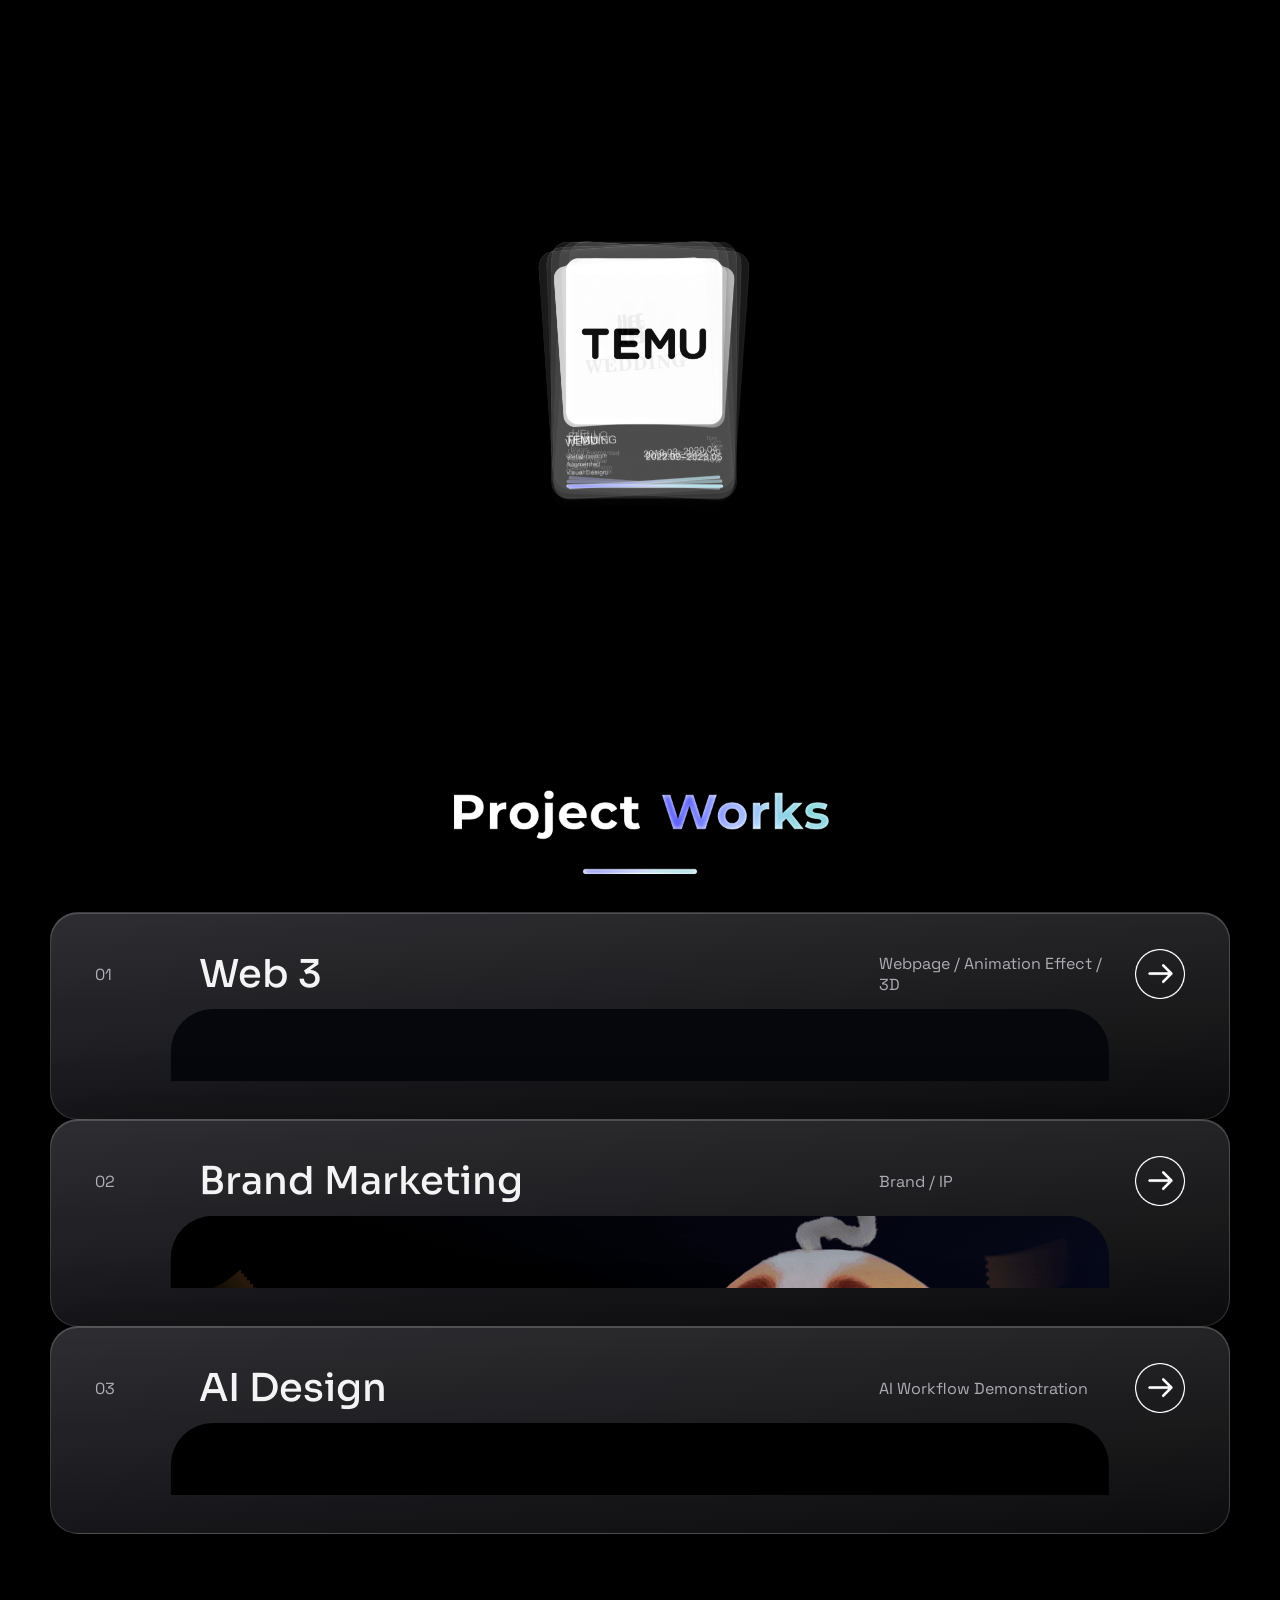
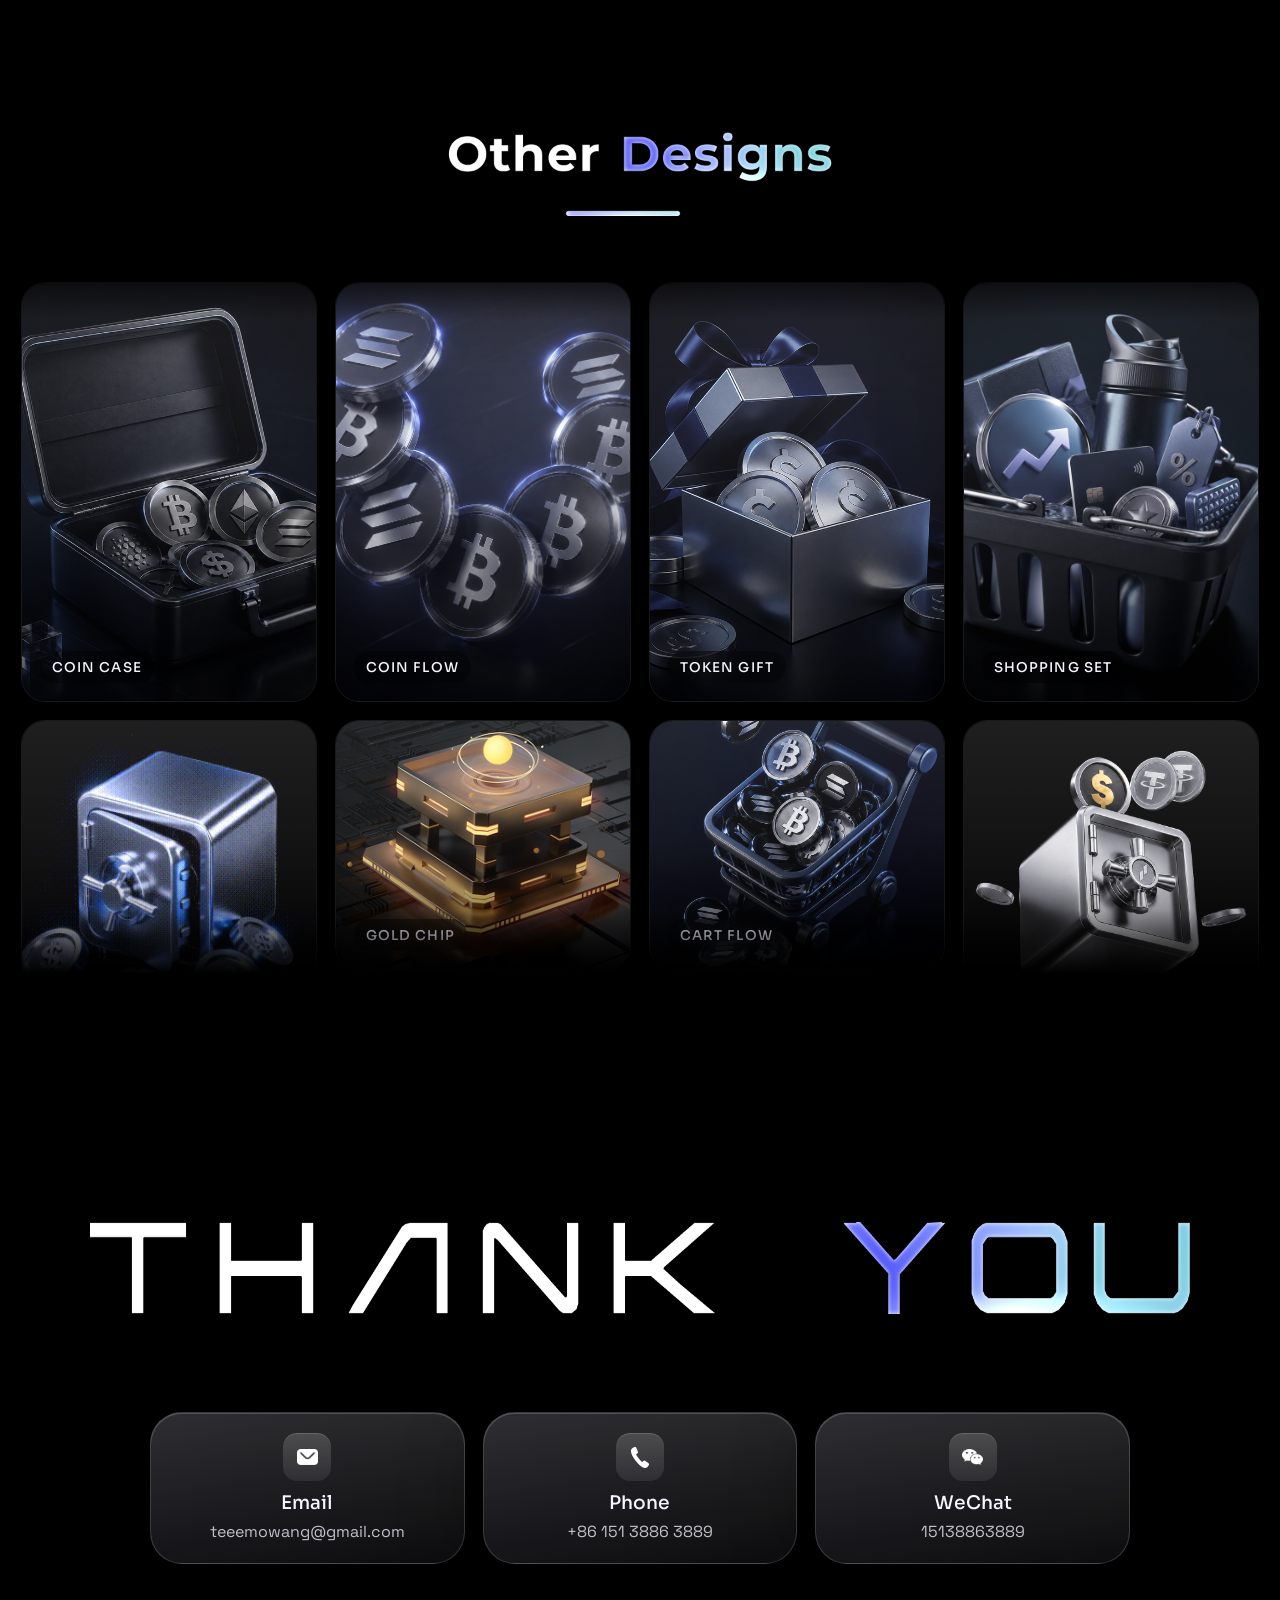
==== commit 859f8619: "Sync latest local updates" ====
--- a/index.html
+++ b/index.html
@@ -58,11 +58,11 @@
 
       <main>
         <section class="hero reveal" id="home">
-          <video class="hero-video is-active" muted playsinline preload="none" aria-hidden="true" poster="./sucai/hero-bg.jpg" data-hero-loop-video>
-            <source data-src="./sucai/hero-kv-bitcoin.mp4" type="video/mp4" />
+          <video class="hero-video is-active" autoplay muted playsinline preload="auto" aria-hidden="true" data-hero-loop-video>
+            <source src="./sucai/hero-kv-bitcoin.mp4" type="video/mp4" />
           </video>
-          <video class="hero-video" muted playsinline preload="none" aria-hidden="true" poster="./sucai/hero-bg.jpg" data-hero-loop-video>
-            <source data-src="./sucai/hero-kv-bitcoin.mp4" type="video/mp4" />
+          <video class="hero-video" muted playsinline preload="auto" aria-hidden="true" data-hero-loop-video>
+            <source src="./sucai/hero-kv-bitcoin.mp4" type="video/mp4" />
           </video>
           <div class="hero-mark">
             <p class="eyebrow">Portfolio 2026</p>
--- a/styles.css
+++ b/styles.css
@@ -382,7 +382,7 @@
   left: 50%;
   z-index: -1;
   width: 100vw;
-  background: #000 url("./sucai/hero-bg.jpg") center / cover no-repeat;
+  background: #000;
   content: "";
   transform: translateX(-50%);
 }
@@ -399,11 +399,11 @@
   object-position: center;
   opacity: 0;
   transform: translateX(-50%);
-  transition: none;
+  transition: opacity 360ms linear;
   will-change: opacity;
 }
 
-.hero-video.is-active.is-ready {
+.hero-video.is-active {
   opacity: 1;
 }
 
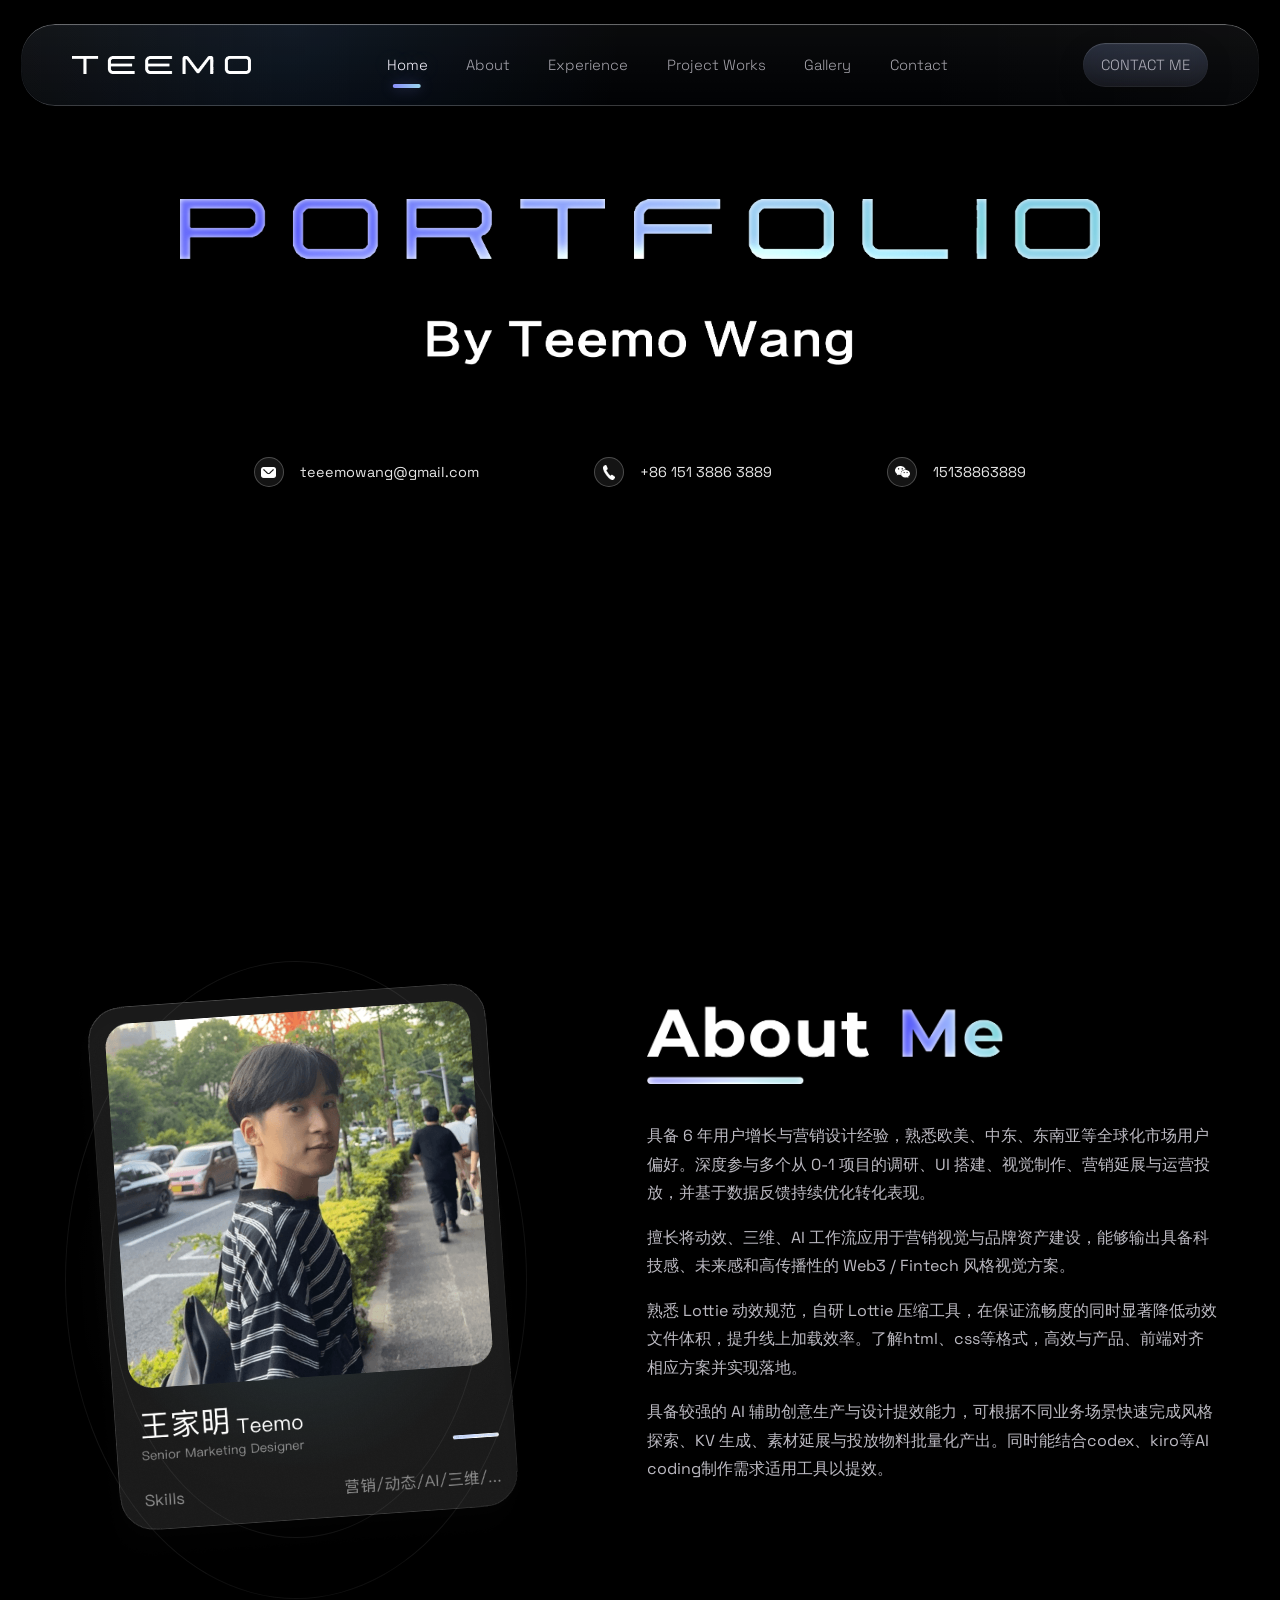
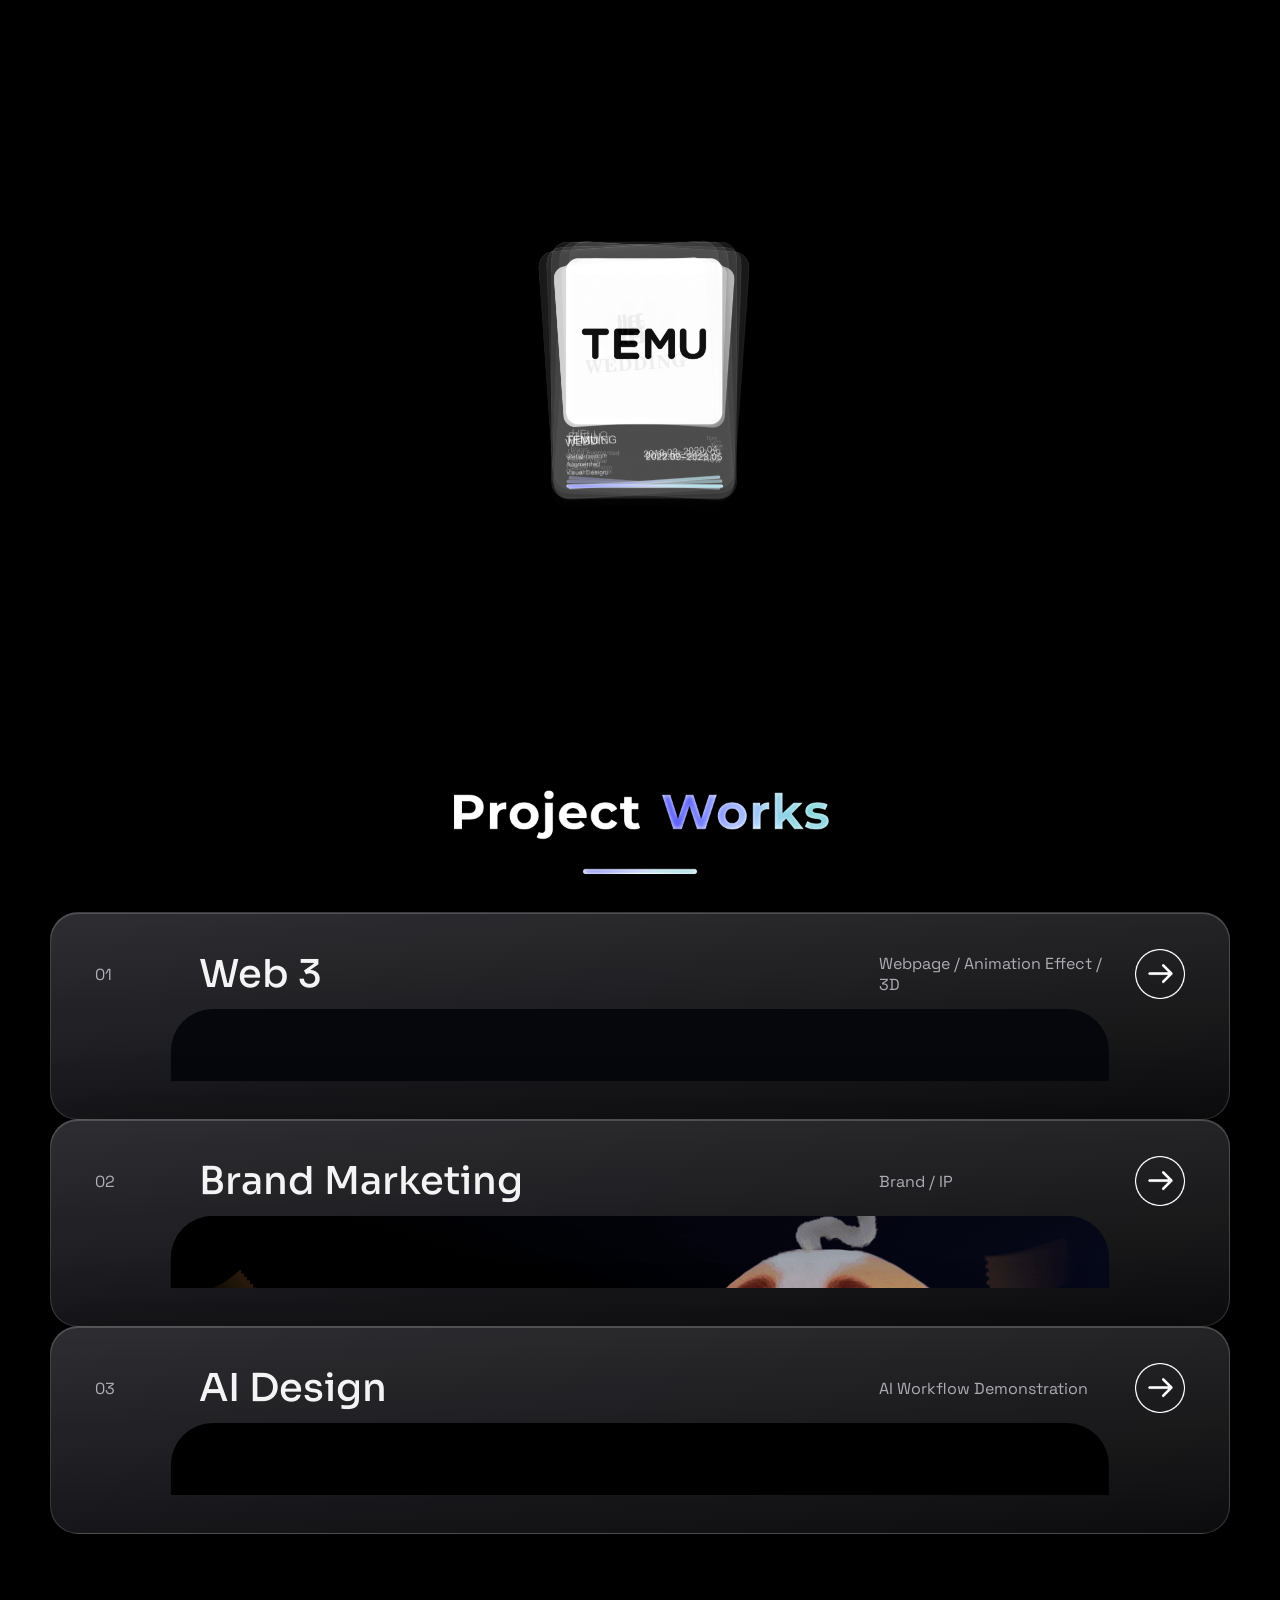
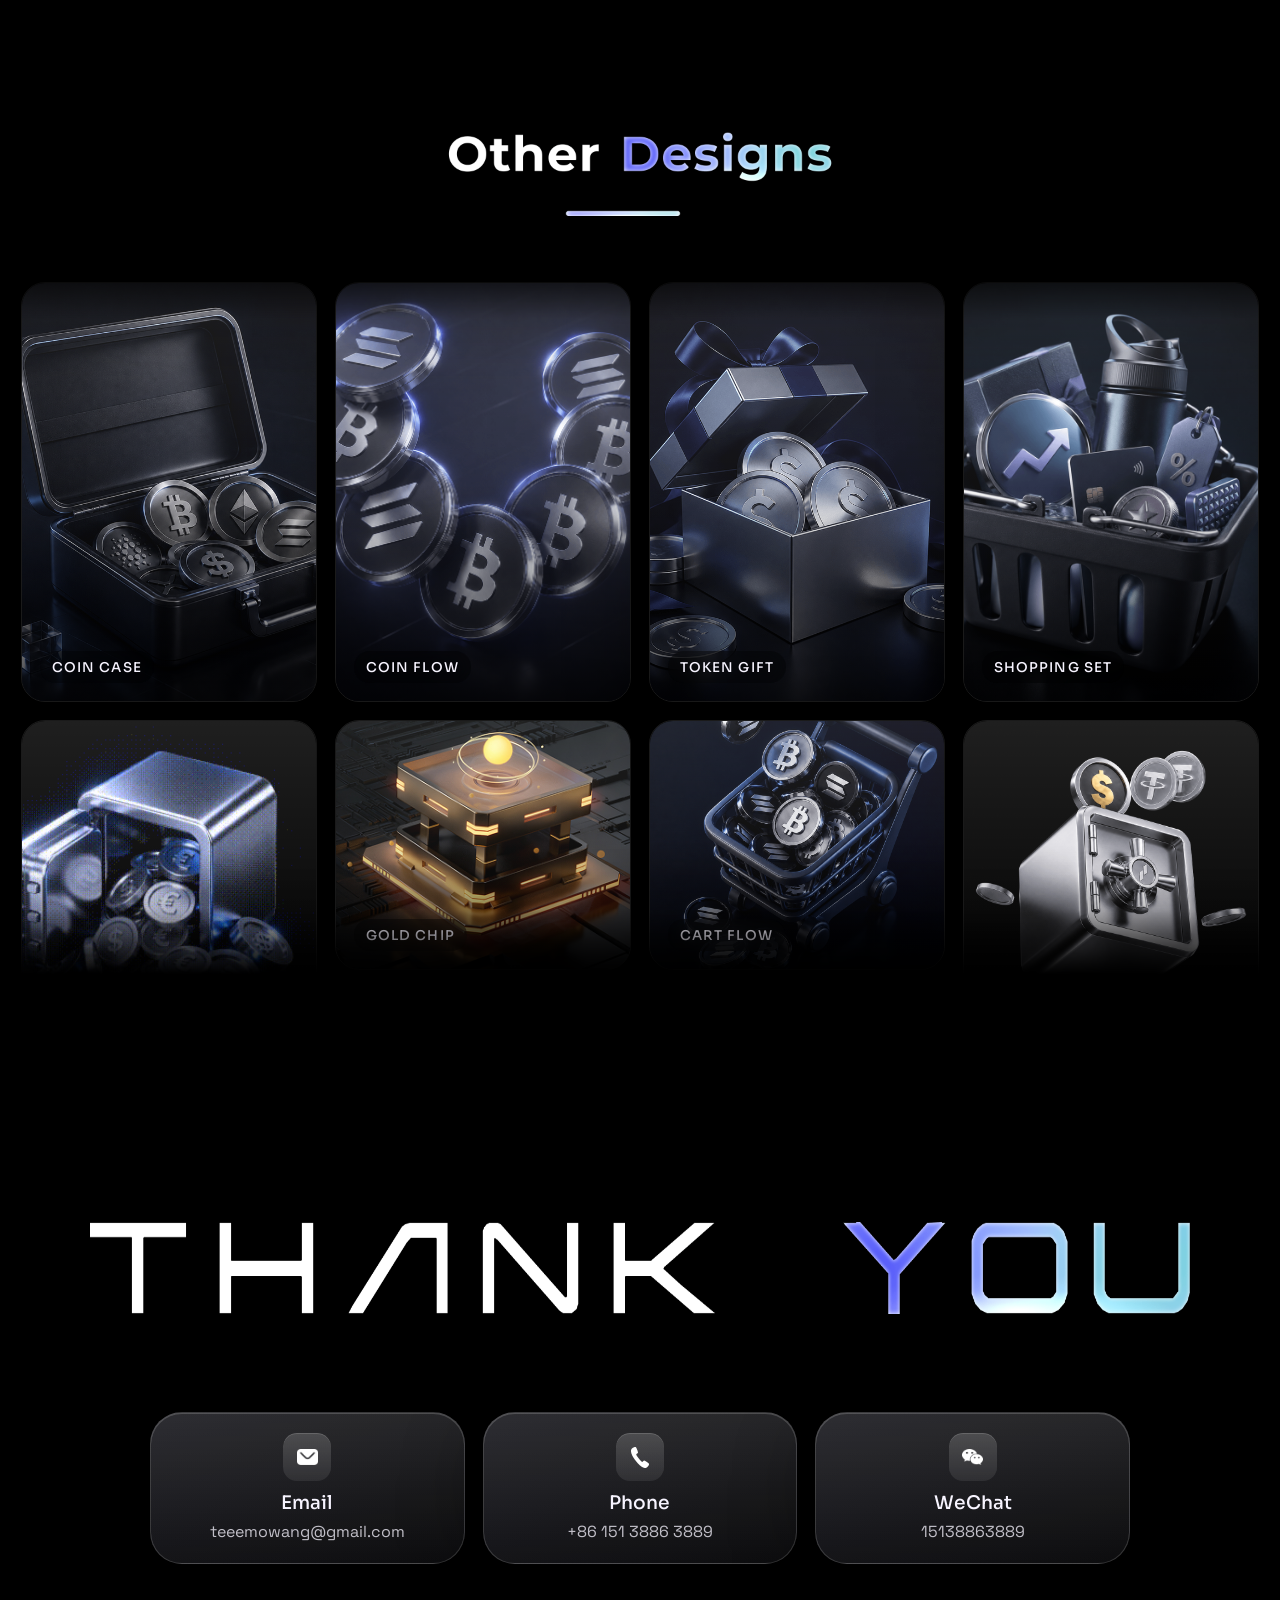
==== commit aaeb9ea8: "Use faststart hero video" ====
--- a/index.html
+++ b/index.html
@@ -59,10 +59,10 @@
       <main>
         <section class="hero reveal" id="home">
           <video class="hero-video is-active" autoplay muted playsinline preload="auto" aria-hidden="true" data-hero-loop-video>
-            <source src="./sucai/hero-kv-bitcoin.mp4" type="video/mp4" />
+            <source src="./sucai/hero-kv-bitcoin-faststart.mp4" type="video/mp4" />
           </video>
           <video class="hero-video" muted playsinline preload="auto" aria-hidden="true" data-hero-loop-video>
-            <source src="./sucai/hero-kv-bitcoin.mp4" type="video/mp4" />
+            <source src="./sucai/hero-kv-bitcoin-faststart.mp4" type="video/mp4" />
           </video>
           <div class="hero-mark">
             <p class="eyebrow">Portfolio 2026</p>
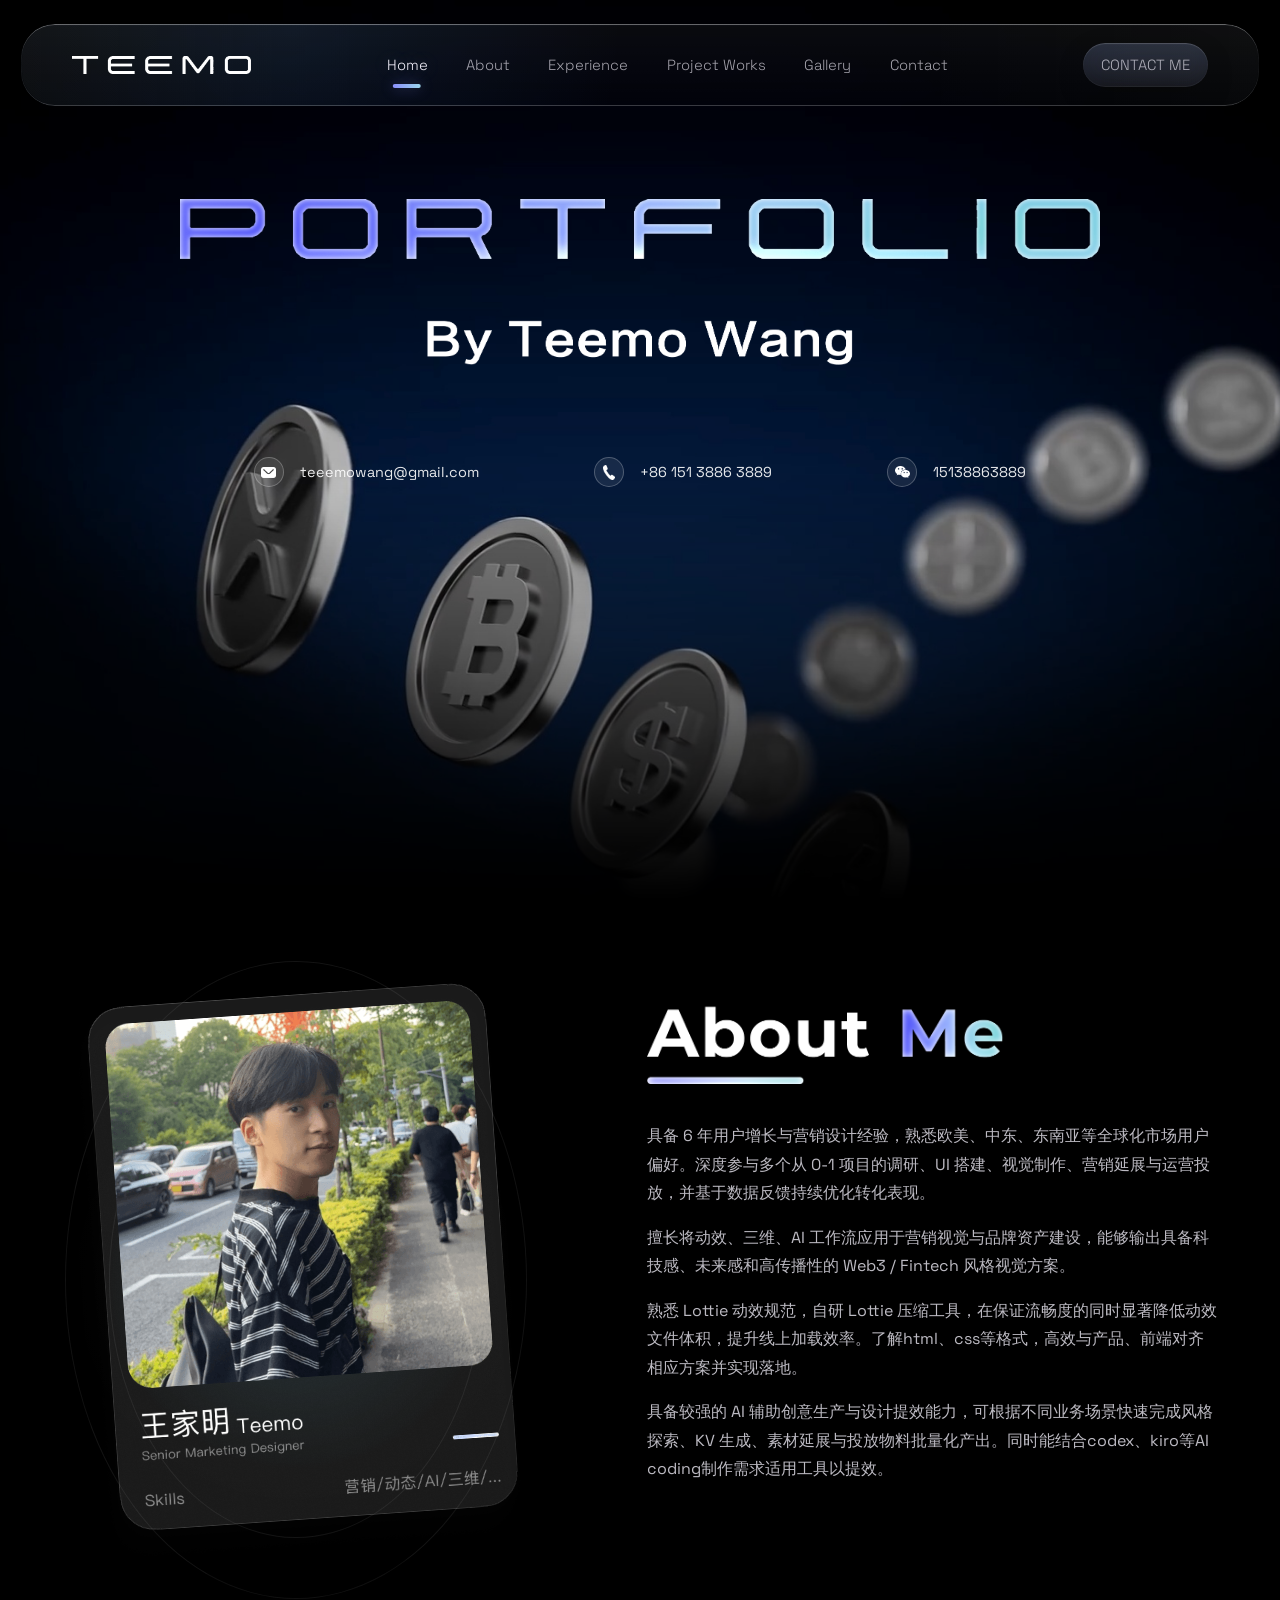
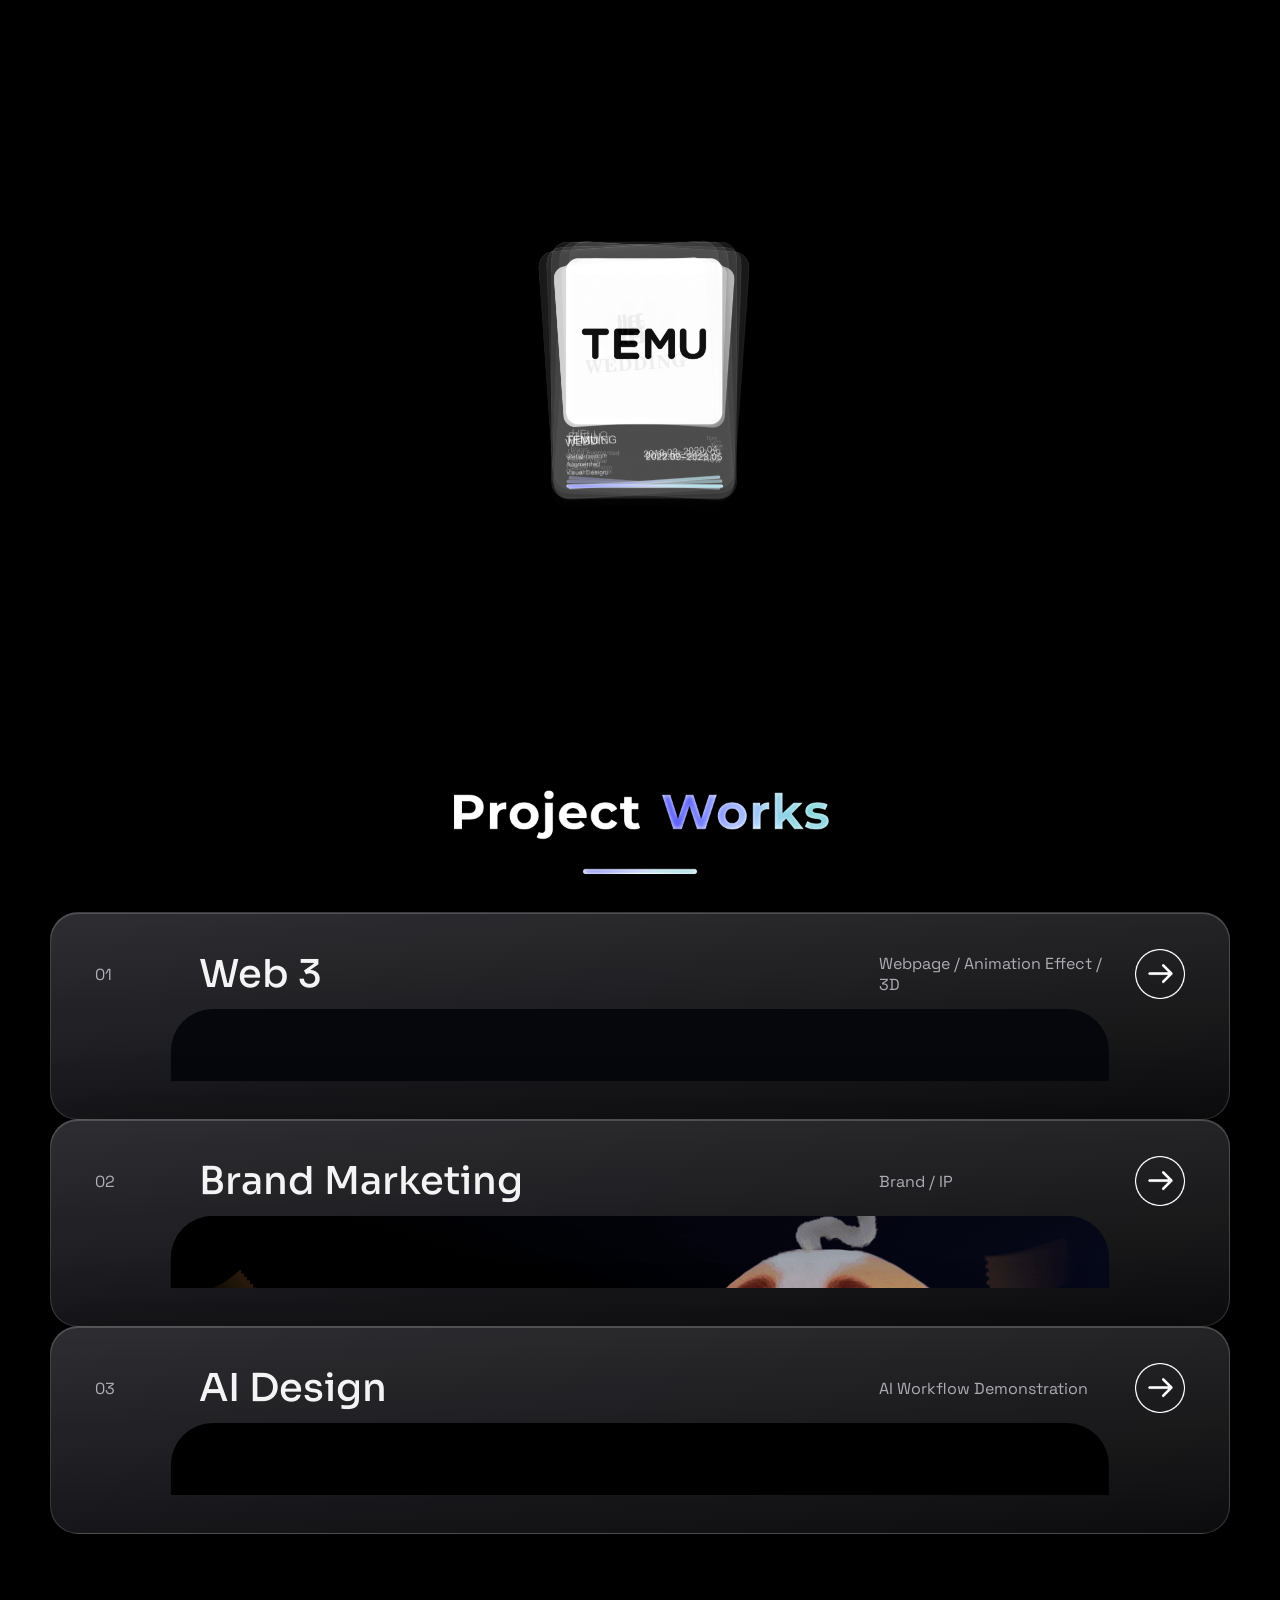
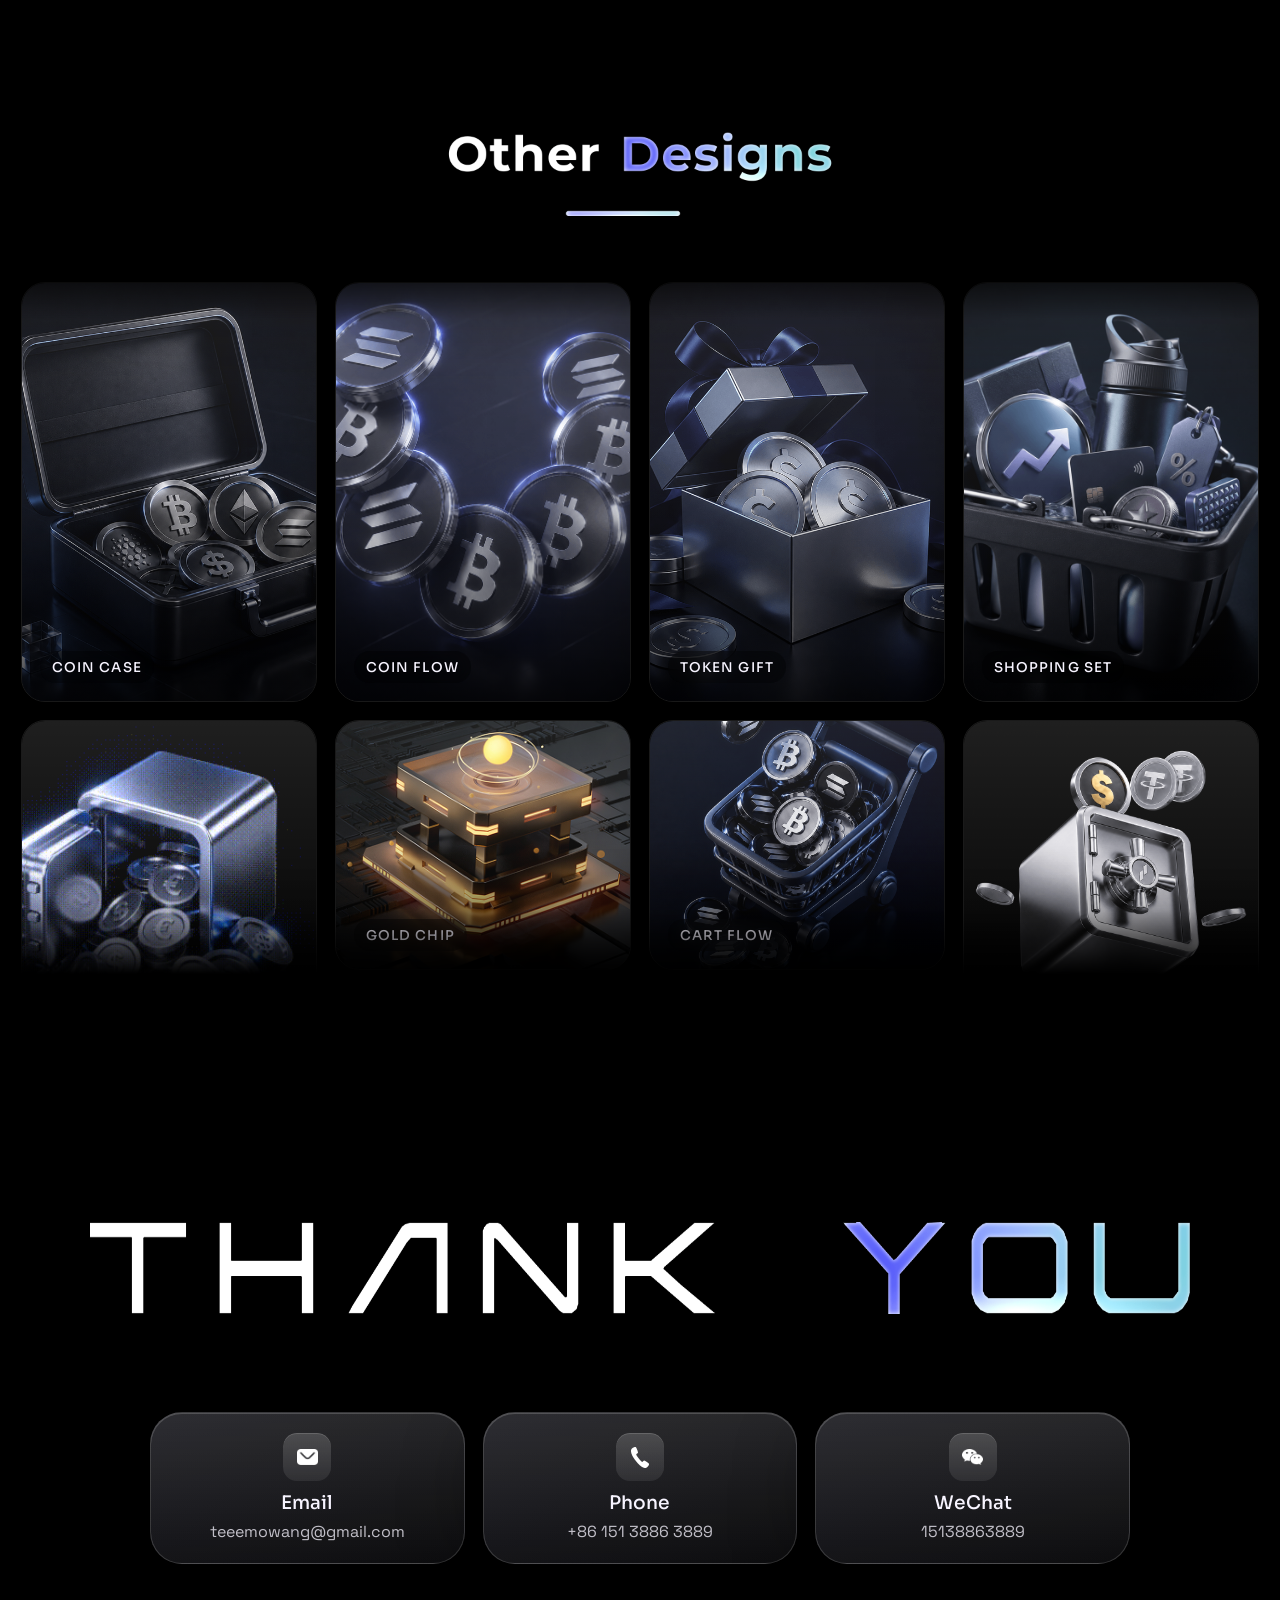
==== commit aa8d3cd6: "Sync latest homepage updates" ====
--- a/index.html
+++ b/index.html
@@ -29,6 +29,7 @@
       href="https://fonts.googleapis.com/css2?family=Space+Grotesk:wght@400;500;700&family=Sora:wght@400;600;700;800&display=swap"
       rel="stylesheet"
     />
+    <link rel="preload" as="image" href="./sucai/hero-bg.jpg" />
     <link rel="stylesheet" href="./styles.css" />
   </head>
   <body>
--- a/styles.css
+++ b/styles.css
@@ -380,9 +380,9 @@
   top: -28px;
   bottom: 0;
   left: 50%;
-  z-index: -1;
+  z-index: -3;
   width: 100vw;
-  background: #000;
+  background: url("./sucai/hero-bg.jpg") center / cover no-repeat;
   content: "";
   transform: translateX(-50%);
 }
@@ -392,7 +392,7 @@
   top: -28px;
   bottom: 0;
   left: 50%;
-  z-index: -1;
+  z-index: -2;
   width: 100vw;
   height: calc(100% + 28px);
   object-fit: cover;
